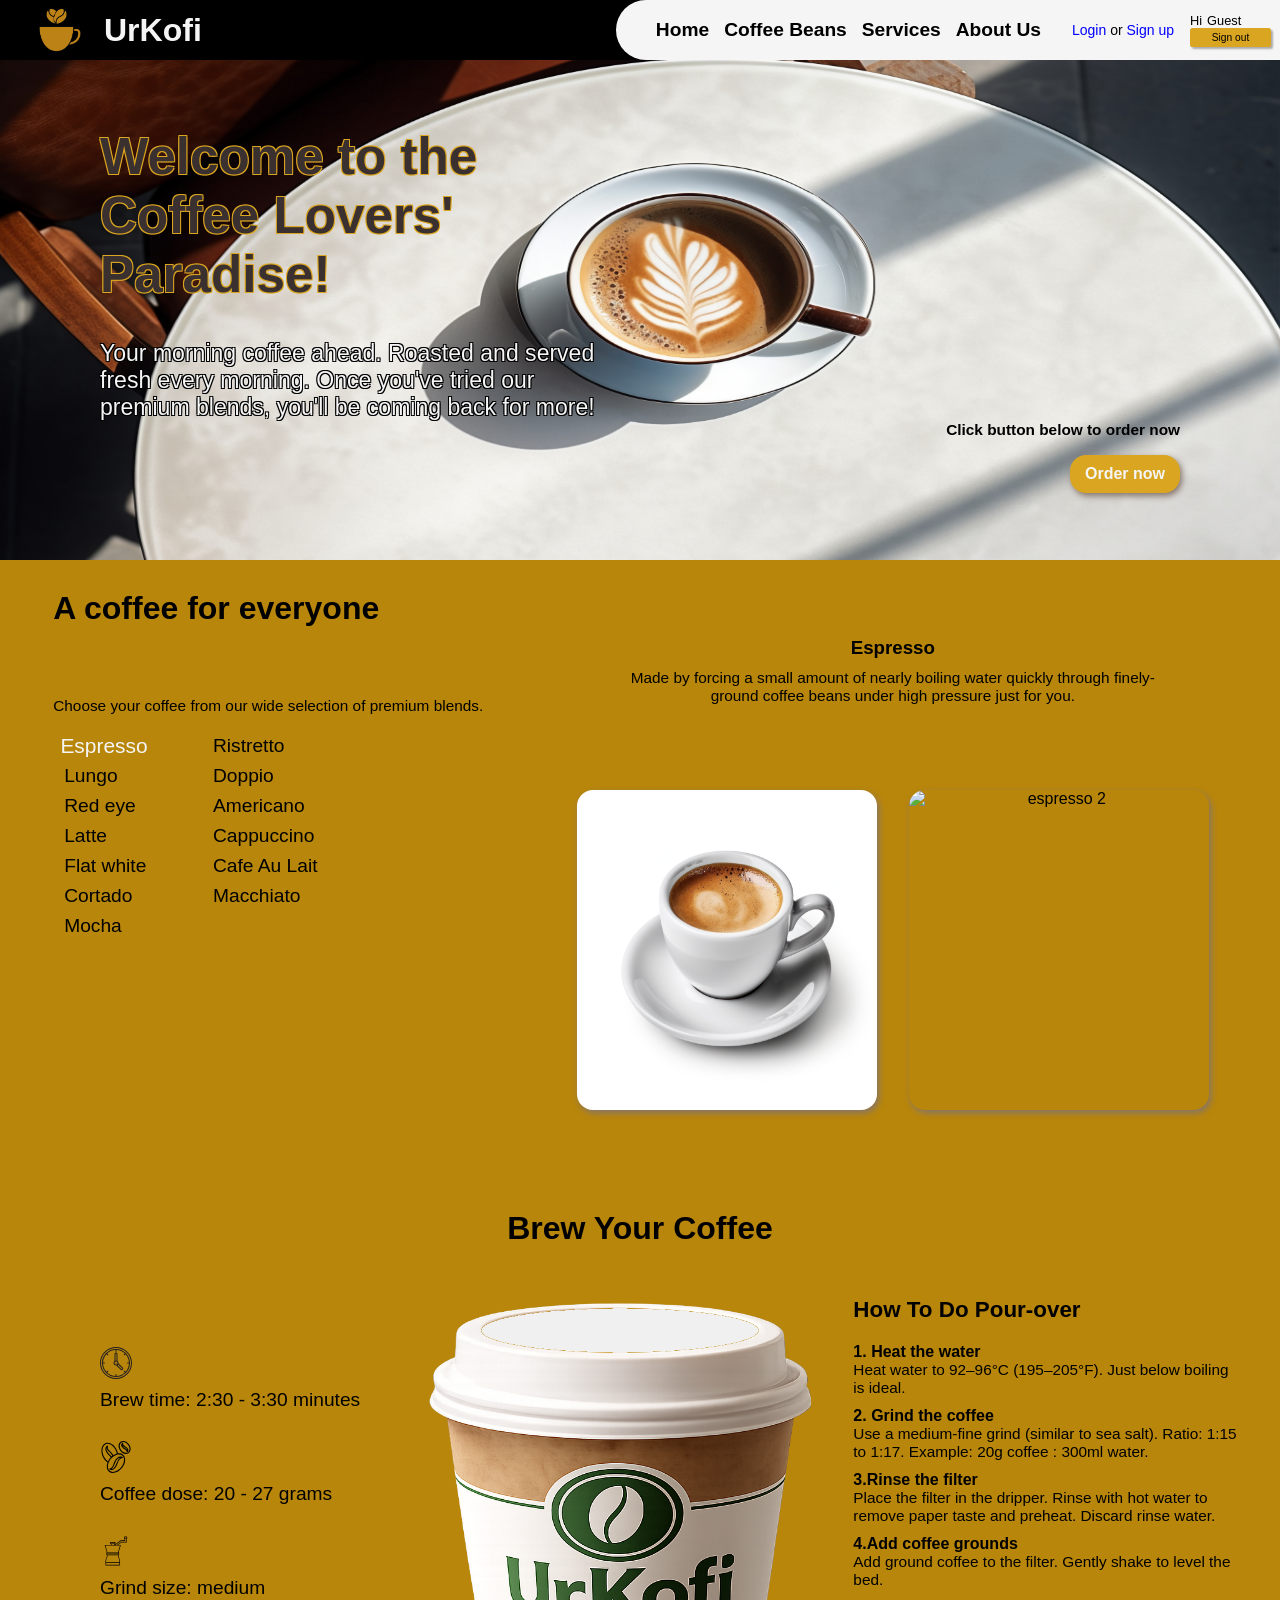
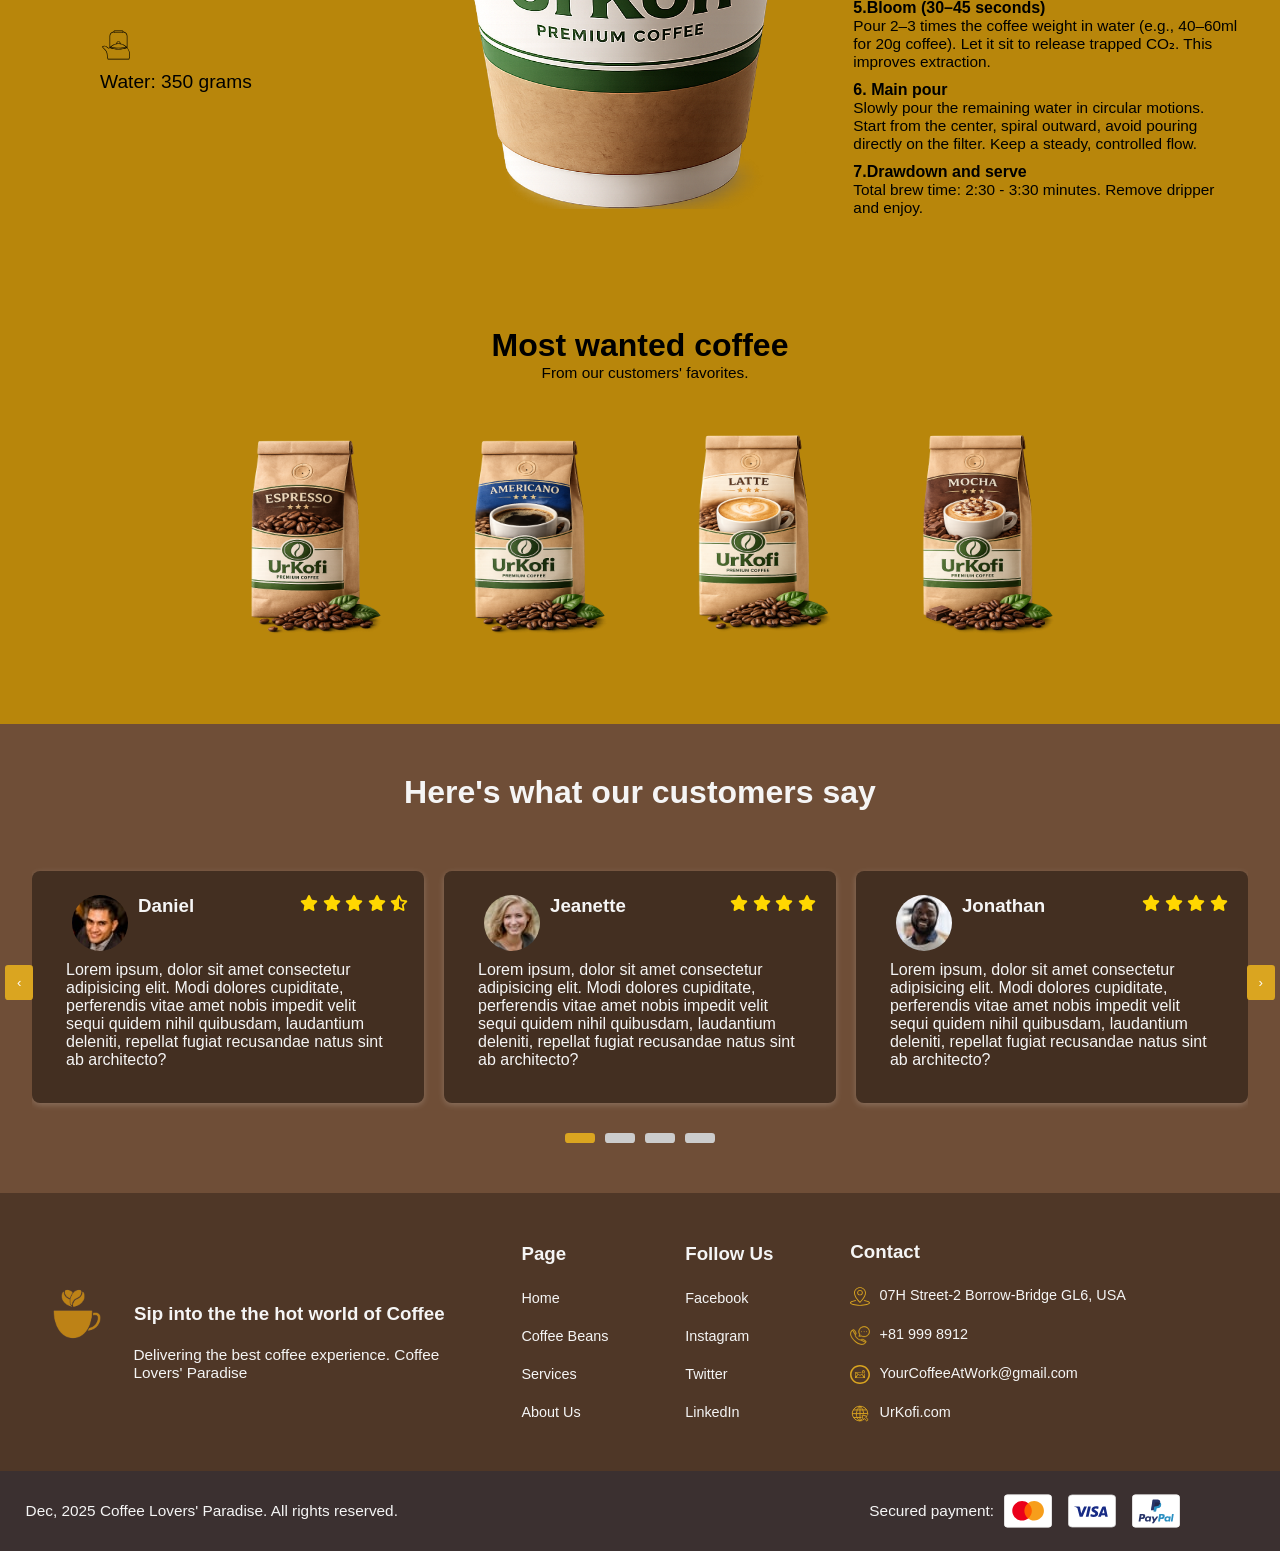
==== index.html @ 7fd1421f "separated the css, modified and fixed the navigation html" ====
<!doctype html>
<html lang="en">
  <head>
    <meta charset="UTF-8" />
    <meta name="viewport" content="width=device-width, initial-scale=1.0" />
    <link rel="stylesheet" href="style/style.css" />
    <link rel="stylesheet" href="style/index.css" />
    <link
      rel="stylesheet"
      href="https://cdnjs.cloudflare.com/ajax/libs/font-awesome/6.5.0/css/all.min.css"
    />

    <title>Home</title>
  </head>
  <body>
    <div class="header-nav-container">
      <header>
        <img
          src="images/index/logo/coffee-cup.png"
          alt="webpage-logo"
          loading="lazy"
        />
        <h1 class="web-name">UrKofi</h1>
      </header>
      <nav class="webpage-navigation">
        <ul id="navigation-menu">
          <li><a href="#" class="nav-links">Home</a></li>
          <li><a href="coffeeBeans.html" class="nav-links">Coffee Beans</a></li>
          <li><a href="service.html" class="nav-links">Services</a></li>
          <li><a href="aboutus.html" class="nav-links">About Us</a></li>
          <li>
            <p>
              <a class="to-login-html-button">Login</a> or
              <a href="signup.html" class="to-register-html-button">Sign up</a>
            </p>
          </li>
        </ul>
        <div class="user-container">
          <div>
            <span>Hi</span>
            <p class="logged-in-user">Guest</p>
          </div>
          <button type="button" class="logout-button">Sign out</button>
        </div>
      </nav>
    </div>
    <main>
      <section class="first-section-container">
        <div class="first-section-container-text">
          <h2>Welcome to the Coffee Lovers' Paradise!</h2>
          <p>
            Your morning coffee ahead. Roasted and served fresh every morning.
            Once you've tried our premium blends, you'll be coming back for
            more!
          </p>
        </div>
        <div class="first-section-container-link">
          <p>Click button below to order now</p>
          <a href="coffeeBeans.html#sale-products">Order now</a>
        </div>
      </section>

      <section class="second-section-container">
        <div class="second-section-container-text">
          <h2>A coffee for everyone</h2>
          <p>Choose your coffee from our wide selection of premium blends.</p>
          <ul class="coffee-selection">
            <li>
              <button
                type="button"
                data-target="espresso"
                class="coffee-selections currentSelected"
              >
                Espresso
              </button>
            </li>
            <li>
              <button
                type="button"
                data-target="ristretto"
                class="coffee-selections"
              >
                Ristretto
              </button>
            </li>
            <li>
              <button
                type="button"
                data-target="lungo"
                class="coffee-selections"
              >
                Lungo
              </button>
            </li>
            <li>
              <button
                type="button"
                data-target="doppio"
                class="coffee-selections"
              >
                Doppio
              </button>
            </li>
            <li>
              <button
                type="button"
                data-target="redeye"
                class="coffee-selections"
              >
                Red eye
              </button>
            </li>
            <li>
              <button
                type="button"
                data-target="americano"
                class="coffee-selections"
              >
                Americano
              </button>
            </li>
            <li>
              <button
                type="button"
                data-target="latte"
                class="coffee-selections"
              >
                Latte
              </button>
            </li>
            <li>
              <button
                type="button"
                data-target="cappuccino"
                class="coffee-selections"
              >
                Cappuccino
              </button>
            </li>
            <li>
              <button
                type="button"
                data-target="flatwhite"
                class="coffee-selections"
              >
                Flat white
              </button>
            </li>
            <li>
              <button
                type="button"
                data-target="cafeaulait"
                class="coffee-selections"
              >
                Cafe Au Lait
              </button>
            </li>
            <li>
              <button
                type="button"
                data-target="cortado"
                class="coffee-selections"
              >
                Cortado
              </button>
            </li>
            <li>
              <button
                type="button"
                data-target="macchiato"
                class="coffee-selections"
              >
                Macchiato
              </button>
            </li>
            <li>
              <button
                type="button"
                data-target="mocha"
                class="coffee-selections"
              >
                Mocha
              </button>
            </li>
          </ul>
        </div>
        <div
          class="coffee-selection-text selectedCoffee activeCoffee"
          id="espresso"
        >
          <h3>Espresso</h3>
          <p class="coffee-text">
            Made by forcing a small amount of nearly boiling water quickly
            through finely-ground coffee beans under high pressure just for you.
          </p>
          <div class="coffee-selection-text-images">
            <img
              class="coffee-images"
              src="./images/index/secondSection/espresso1.jpg"
              alt="espresso 1"
              loading="lazy"
            />
            <img
              class="coffee-images"
              src="./images/index/secondSection/espresso2.jpg"
              alt="espresso 2"
              loading="lazy"
            />
          </div>
        </div>

        <div class="coffee-selection-text" id="ristretto">
          <h3>Ristretto</h3>
          <p class="coffee-text">
            A short shot of espresso made with finely ground beans and less
            water made just for you. More concentrated than a regular espresso.
          </p>
          <div class="coffee-selection-text-images">
            <img
              class="coffee-images"
              src="./images/index/secondSection/ristretto1.jpg"
              alt="ristretto 1"
              loading="lazy"
            />
            <img
              class="coffee-images"
              src="./images/index/secondSection/ristretto2.jpg"
              alt="ristretto 2"
              loading="lazy"
            />
          </div>
        </div>

        <div class="coffee-selection-text" id="lungo">
          <h3>Lungo</h3>
          <p class="coffee-text">
            Lorem ipsum dolor sit amet consectetur adipisicing elit. Voluptate
            suscipit beatae hic eaque voluptatem enim perspiciatis optio
            blanditiis dolorum illo quos quisquam cum architecto porro, id rerum
            ab, accusamus repellendus? Lorem ipsum dolor sit amet consectetur
            adipisicing elit. Voluptate suscipit beatae hic eaque voluptatem
            enim perspiciatis optio blanditiis dolorum illo quos quisquam cum
            architecto porro, id rerum ab, accusamus repellendus?
          </p>
          <div class="coffee-selection-text-images">
            <img
              class="coffee-images"
              src="./images/index/secondSection/lungo1.jpg"
              alt="lungo 1"
              loading="lazy"
            />
            <img
              class="coffee-images"
              src="./images/index/secondSection/lungo2.jpg"
              alt="lungo 2"
              loading="lazy"
            />
          </div>
        </div>

        <div class="coffee-selection-text" id="doppio">
          <h3>Doppio</h3>
          <p class="coffee-text">
            Lorem ipsum dolor, sit amet consectetur adipisicing elit. Culpa
            consequatur incidunt assumenda id. Lorem ipsum dolor, sit amet
            consectetur adipisicing elit. Culpa consequatur incidunt assumenda
            id.Lorem ipsum dolor, sit amet consectetur adipisicing elit. Culpa
            consequatur incidunt assumenda id.Lorem ipsum dolor, sit amet
            consectetur adipisicing elit. Culpa consequatur incidunt assumenda
            id.
          </p>
          <div class="coffee-selection-text-images">
            <img
              class="coffee-images"
              src="./images/index/secondSection/doppio1.jpg"
              alt="doppio 1"
              loading="lazy"
            />
            <img
              class="coffee-images"
              src="./images/index/secondSection/doppio2.png"
              alt="doppio 2"
              loading="lazy"
            />
          </div>
        </div>

        <div class="coffee-selection-text" id="redeye">
          <h3>Red Eye</h3>
          <p>
            Lorem ipsum dolor, sit amet consectetur adipisicing elit. Culpa
            consequatur incidunt assumenda id.
          </p>
          <div class="coffee-selection-text-images">
            <img
              class="coffee-images"
              src="./images/index/secondSection/redeye1.jpg"
              alt="red eye 1"
              loading="lazy"
            />
            <img
              class="coffee-images"
              src="./images/index/secondSection/redeye2.jpg"
              alt="red eye 2"
              loading="lazy"
            />
          </div>
        </div>

        <div class="coffee-selection-text" id="americano">
          <h3>Americano</h3>
          <p>
            Lorem ipsum dolor, sit amet consectetur adipisicing elit. Culpa
            consequatur incidunt assumenda id.
          </p>
          <div class="coffee-selection-text-images">
            <img
              class="coffee-images"
              src="./images/index/secondSection/americano1.jpg"
              alt="americano 1"
              loading="lazy"
            />
            <img
              class="coffee-images"
              src="./images/index/secondSection/americano2.jpg"
              alt="americano 2"
              loading="lazy"
            />
          </div>
        </div>

        <div class="coffee-selection-text" id="latte">
          <h3>Latte</h3>
          <p>
            Lorem ipsum dolor, sit amet consectetur adipisicing elit. Culpa
            consequatur incidunt assumenda id.
          </p>
          <div class="coffee-selection-text-images">
            <img
              class="coffee-images"
              src="./images/index/secondSection/latte1.jpg"
              alt="latte 1"
              loading="lazy"
            />
            <img
              class="coffee-images"
              src="./images/index/secondSection/latte2.jpg"
              alt="latte 2"
              loading="lazy"
            />
          </div>
        </div>

        <div class="coffee-selection-text" id="cappuccino">
          <h3>Cappuccino</h3>
          <p>
            Lorem ipsum dolor, sit amet consectetur adipisicing elit. Culpa
            consequatur incidunt assumenda id.
          </p>
          <div class="coffee-selection-text-images">
            <img
              class="coffee-images"
              src="./images/index/secondSection/cappuccino1.jpg"
              alt="cappuccino 1"
              loading="lazy"
            />
            <img
              class="coffee-images"
              src="./images/index/secondSection/cappuccino2.jpeg"
              alt="cappuccino 2"
              loading="lazy"
            />
          </div>
        </div>

        <div class="coffee-selection-text" id="flatwhite">
          <h3>Flat White</h3>
          <p>
            Lorem ipsum dolor, sit amet consectetur adipisicing elit. Culpa
            consequatur incidunt assumenda id.
          </p>
          <div class="coffee-selection-text-images">
            <img
              class="coffee-images"
              src="./images/index/secondSection/flatwhite1.jpg"
              alt="flat white 1"
              loading="lazy"
            />
            <img
              class="coffee-images"
              src="./images/index/secondSection/flatwhite2.jpg"
              alt="flat white 2"
              loading="lazy"
            />
          </div>
        </div>

        <div class="coffee-selection-text" id="cafeaulait">
          <h3>Cafe Au Lait</h3>
          <p>
            Lorem ipsum dolor, sit amet consectetur adipisicing elit. Culpa
            consequatur incidunt assumenda id.
          </p>
          <div class="coffee-selection-text-images">
            <img
              class="coffee-images"
              src="./images/index/secondSection/cafeaulait1.jpg"
              alt="cafe au lait 1"
              loading="lazy"
            />
            <img
              class="coffee-images"
              src="./images/index/secondSection/cafeaulait2.jpg"
              alt="cafe au lait 2"
              loading="lazy"
            />
          </div>
        </div>

        <div class="coffee-selection-text" id="cortado">
          <h3>Cortado</h3>
          <p>
            Lorem ipsum dolor, sit amet consectetur adipisicing elit. Culpa
            consequatur incidunt assumenda id.
          </p>
          <div class="coffee-selection-text-images">
            <img
              class="coffee-images"
              src="./images/index/secondSection/cortado1.jpg"
              alt="cortado 1"
              loading="lazy"
            />
            <img
              class="coffee-images"
              src="./images/index/secondSection/cortado2.jpg"
              alt="cortado 2"
              loading="lazy"
            />
          </div>
        </div>

        <div class="coffee-selection-text" id="macchiato">
          <h3>Macchiato</h3>
          <p>
            Lorem ipsum dolor, sit amet consectetur adipisicing elit. Culpa
            consequatur incidunt assumenda id.
          </p>
          <div class="coffee-selection-text-images">
            <img
              class="coffee-images"
              src="./images/index/secondSection/machiato1.jpg"
              alt="macchiato 1"
              loading="lazy"
            />
            <img
              class="coffee-images"
              src="./images/index/secondSection/machiato2.jpg"
              alt="macchiato 2"
              loading="lazy"
            />
          </div>
        </div>

        <div class="coffee-selection-text" id="mocha">
          <h3>Mocha</h3>
          <p>
            Lorem ipsum dolor, sit amet consectetur adipisicing elit. Culpa
            consequatur incidunt assumenda id. Lorem ipsum dolor, sit amet
            consectetur adipisicing elit. Culpa consequatur incidunt assumenda
            id. Lorem ipsum dolor, sit amet consectetur adipisicing elit. Culpa
            consequatur incidunt assumenda id. Lorem ipsum dolor, sit amet
            consectetur adipisicing elit. Culpa consequatur incidunt assumenda
            id. Lorem ipsum dolor, sit amet consectetur adipisicing elit. Culpa
            consequatur incidunt assumenda id. Lorem ipsum dolor, sit amet
            consectetur adipisicing elit. Culpa consequatur incidunt assumenda
            id. Lorem ipsum dolor, sit amet consectetur adipisicing elit. Culpa
            consequatur incidunt assumenda id.
          </p>
          <div class="coffee-selection-text-images" id="mocha-images">
            <img
              class="coffee-images"
              src="./images/index/secondSection/mocha1.jpg"
              alt="mocha 1"
              loading="lazy"
            />
            <img
              class="coffee-images"
              src="./images/index/secondSection/mocha2.jpeg"
              alt="mocha 2"
              loading="lazy"
            />
          </div>
        </div>
      </section>
      <div class="mobile-slider-dots"></div>
      <section class="third-section-container">
        <h2>Brew Your Coffee</h2>
        <div class="third-sub-container">
          <div class="third-process-container">
            <img
              src="./images/index/thirdSection/clock-svgrepo-com.svg"
              alt="clock image"
              loading="lazy"
            />
            <p>Brew time: 2:30 - 3:30 minutes</p>
            <img
              src="./images/index/thirdSection/coffee-beans-svgrepo-com.svg"
              alt="beans image"
              loading="lazy"
            />
            <p>Coffee dose: 20 - 27 grams</p>
            <img
              src="./images/index/thirdSection/coffee-grinder-grinder-machine-svgrepo-com.svg"
              alt="coffee grinder image"
              loading="lazy"
            />
            <p>Grind size: medium</p>
            <img
              src="./images/index/thirdSection/kettle-pot-drink-svgrepo-com.svg"
              alt="kettle image"
              loading="lazy"
            />
            <p>Water: 350 grams</p>
          </div>
          <div class="third-section-center-image">
            <img
              src="./images/index/thirdSection/urkofi.png"
              alt="coffee cup"
              loading="lazy"
            />
          </div>
          <div class="third-method-container">
            <h3>How To Do Pour-over</h3>
            <ul>
              <li>
                <h4>1. Heat the water</h4>
                <p>
                  Heat water to 92–96°C (195–205°F). Just below boiling is
                  ideal.
                </p>
              </li>
              <li>
                <h4>2. Grind the coffee</h4>
                <p>
                  Use a medium-fine grind (similar to sea salt). Ratio: 1:15 to
                  1:17. Example: 20g coffee : 300ml water.
                </p>
              </li>
              <li>
                <h4>3.Rinse the filter</h4>
                <p>
                  Place the filter in the dripper. Rinse with hot water to
                  remove paper taste and preheat. Discard rinse water.
                </p>
              </li>
              <li>
                <h4>4.Add coffee grounds</h4>
                <p>
                  Add ground coffee to the filter. Gently shake to level the
                  bed.
                </p>
              </li>
              <li>
                <h4>5.Bloom (30–45 seconds)</h4>
                <p>
                  Pour 2–3 times the coffee weight in water (e.g., 40–60ml for
                  20g coffee). Let it sit to release trapped CO₂. This improves
                  extraction.
                </p>
              </li>
              <li>
                <h4>6. Main pour</h4>
                <p>
                  Slowly pour the remaining water in circular motions. Start
                  from the center, spiral outward, avoid pouring directly on the
                  filter. Keep a steady, controlled flow.
                </p>
              </li>
              <li>
                <h4>7.Drawdown and serve</h4>
                <p>
                  Total brew time: 2:30 - 3:30 minutes. Remove dripper and
                  enjoy.
                </p>
              </li>
              <li></li>
            </ul>
          </div>
        </div>
      </section>
      <section class="fourth-section-container">
        <div class="fourth-coffee-selection-text">
          <h2>Most wanted coffee</h2>
          <p>From our customers' favorites.</p>
        </div>
        <div class="fourth-coffee-selection-text-images-container">
          <img
            class="fourth-coffee-selection-text-images"
            src="./images/index/fourthSection/espresso.png"
            alt="espresso"
          />
          <img
            class="fourth-coffee-selection-text-images"
            src="./images/index/fourthSection/americano.png"
            alt="americano"
          />
          <img
            class="fourth-coffee-selection-text-images"
            src="./images/index/fourthSection/latte.png"
            alt="latte"
          />
          <img
            class="fourth-coffee-selection-text-images"
            src="./images/index/fourthSection/mocha.png"
            alt="mocha"
          />
        </div>
      </section>

      <section class="fifth-section-container">
        <h2>Here's what our customers say</h2>
        <button type="button" class="prev">‹</button>
        <div class="carousel-viewport">
          <ul class="customer-testimony-container">
            <li class="customer-testimony">
              <img
                src="./images/index/fifthSection/image-daniel.jpg"
                alt="customer-profile"
                loading="lazy"
              />
              <h3>Daniel</h3>
              <div class="stars">
                <i class="fa fa-star"></i>
                <i class="fa fa-star"></i>
                <i class="fa fa-star"></i>
                <i class="fa fa-star"></i>
                <i class="fa fa-star-half-alt"></i>
              </div>
              <blockquote>
                Lorem ipsum, dolor sit amet consectetur adipisicing elit. Modi
                dolores cupiditate, perferendis vitae amet nobis impedit velit
                sequi quidem nihil quibusdam, laudantium deleniti, repellat
                fugiat recusandae natus sint ab architecto?
              </blockquote>
            </li>
            <li class="customer-testimony">
              <img
                src="./images/index/fifthSection/image-jeanette.jpg"
                alt="customer-profile"
                loading="lazy"
              />
              <h3>Jeanette</h3>
              <div class="stars">
                <i class="fa fa-star"></i>
                <i class="fa fa-star"></i>
                <i class="fa fa-star"></i>
                <i class="fa fa-star"></i>
                <i class="fa fa-star-o"></i>
              </div>
              <blockquote>
                Lorem ipsum, dolor sit amet consectetur adipisicing elit. Modi
                dolores cupiditate, perferendis vitae amet nobis impedit velit
                sequi quidem nihil quibusdam, laudantium deleniti, repellat
                fugiat recusandae natus sint ab architecto?
              </blockquote>
            </li>
            <li class="customer-testimony">
              <img
                src="./images/index/fifthSection/image-jonathan.jpg"
                alt="customer-profile"
                loading="lazy"
              />
              <h3>Jonathan</h3>
              <div class="stars">
                <i class="fa fa-star"></i>
                <i class="fa fa-star"></i>
                <i class="fa fa-star"></i>
                <i class="fa fa-star"></i>
                <i class="fa fa-star-o"></i>
              </div>
              <blockquote>
                Lorem ipsum, dolor sit amet consectetur adipisicing elit. Modi
                dolores cupiditate, perferendis vitae amet nobis impedit velit
                sequi quidem nihil quibusdam, laudantium deleniti, repellat
                fugiat recusandae natus sint ab architecto?
              </blockquote>
            </li>
            <li class="customer-testimony">
              <img
                src="./images/index/fifthSection/image-kira.jpg"
                alt="customer-profile"
                loading="lazy"
              />
              <h3>Kira</h3>
              <div class="stars">
                <i class="fa fa-star"></i>
                <i class="fa fa-star"></i>
                <i class="fa fa-star"></i>
                <i class="fa fa-star"></i>
                <i class="fa fa-star-o"></i>
              </div>
              <blockquote>
                Lorem ipsum, dolor sit amet consectetur adipisicing elit. Modi
                dolores cupiditate, perferendis vitae amet nobis impedit velit
                sequi quidem nihil quibusdam, laudantium deleniti, repellat
                fugiat recusandae natus sint ab architecto?
              </blockquote>
            </li>
            <li class="customer-testimony">
              <img
                src="./images/index/fifthSection/image-patrick.jpg"
                alt="customer-profile"
                loading="lazy"
              />
              <h3>Patrick</h3>
              <div class="stars">
                <i class="fa fa-star"></i>
                <i class="fa fa-star"></i>
                <i class="fa fa-star"></i>
                <i class="fa fa-star"></i>
                <i class="fa fa-star-o"></i>
              </div>
              <blockquote>
                Lorem ipsum, dolor sit amet consectetur adipisicing elit. Modi
                dolores cupiditate, perferendis vitae amet nobis impedit velit
                sequi quidem nihil quibusdam, laudantium deleniti, repellat
                fugiat recusandae natus sint ab architecto?
              </blockquote>
            </li>
            <li class="customer-testimony">
              <img
                src="./images/index/fifthSection/image-jeanette.jpg"
                alt="customer-profile"
                loading="lazy"
              />
              <h3>Jessie</h3>
              <div class="stars">
                <i class="fa fa-star"></i>
                <i class="fa fa-star"></i>
                <i class="fa fa-star"></i>
                <i class="fa fa-star"></i>
                <i class="fa fa-star-o"></i>
              </div>
              <blockquote>
                Lorem ipsum, dolor sit amet consectetur adipisicing elit. Modi
                dolores cupiditate, perferendis vitae amet nobis impedit velit
                sequi quidem nihil quibusdam, laudantium deleniti, repellat
                fugiat recusandae natus sint ab architecto?
              </blockquote>
            </li>
          </ul>
          <div class="slider-dots"></div>
        </div>
        <button type="button" class="next">›</button>
      </section>
    </main>

    <footer>
      <div class="footer-first-container">
        <div class="footer-logo-container">
          <div class="footer-logo-container-sub">
            <img
              class="footer-logo"
              src="./images/index/logo/coffee-cup.png"
              alt="webpage-logo"
              loading="lazy"
            />
            <h3>Sip into the the hot world of Coffee</h3>
          </div>
          <p class="footer-logo-text">
            Delivering the best coffee experience. Coffee Lovers' Paradise
          </p>
        </div>
        <div class="footer-page-links">
          <h3 class="footer-links-title">Page</h3>
          <ul class="footer-nav">
            <li><a href="#">Home</a></li>
            <li><a href="coffeeBeans.html">Coffee Beans</a></li>
            <li><a href="service.html">Services</a></li>
            <li><a href="aboutus.html">About Us</a></li>
          </ul>
        </div>
        <div class="footer-page-links">
          <h3 class="footer-links-title">Follow Us</h3>
          <ul>
            <li><a href="https://www.facebook.com">Facebook</a></li>
            <li><a href="https://www.instagram.com">Instagram</a></li>
            <li><a href="https://www.twitter.com">Twitter</a></li>
            <li><a href="https://www.linkedin.com">LinkedIn</a></li>
          </ul>
        </div>
        <div class="footer-page-links">
          <h3 class="footer-links-title">Contact</h3>
          <ul>
            <li class="footer-contact-items">
              <img
                class="footer-contact-images"
                src="./images/index/footer/address-svgrepo-com.svg"
                alt="address-logo"
                loading="lazy"
              />
              <p>07H Street-2 Borrow-Bridge GL6, USA</p>
            </li>
            <li class="footer-contact-items">
              <img
                class="footer-contact-images"
                src="./images/index/footer/contact-phone-talking-svgrepo-com.svg"
                alt="phone-logo"
                loading="lazy"
              />
              <p>+81 999 8912</p>
            </li>
            <li class="footer-contact-items">
              <img
                class="footer-contact-images"
                src="./images/index/footer/email-add-svgrepo-com.svg"
                alt="email-logo"
                loading="lazy"
              />
              <p>YourCoffeeAtWork@gmail.com</p>
            </li>
            <li class="footer-contact-items">
              <img
                class="footer-contact-images"
                src="./images/index/footer/website-click-svgrepo-com.svg"
                alt="website-logo"
                loading="lazy"
              />
              <p>UrKofi.com</p>
            </li>
          </ul>
        </div>
      </div>
      <div class="footer-second-container">
        <p class="footer-reserved">
          Dec, 2025 Coffee Lovers' Paradise. All rights reserved.
        </p>
        <p class="payment-methods">Secured payment:</p>
        <div class="footer-second-container-images">
          <img
            class="payment-cards"
            src="./images/index/footer/mastercard-svgrepo-com.svg"
            alt="master-card-logo"
            loading="lazy"
          />
          <img
            class="payment-cards"
            src="./images/index/footer/visa-4-logo-svgrepo-com.svg"
            alt="visa-card-logo"
            loading="lazy"
          />
          <img
            class="payment-cards"
            src="./images/index/footer/paypal-svgrepo-com.svg"
            alt="paypal-logo"
            loading="lazy"
          />
        </div>
      </div>
    </footer>

    <!--<nav id="mobile-nav">
      <div class="mobile-icons">
        <img
          id="mobile-home-button"
          src="./images/mobileLogo/home/home.svg"
          alt="mobile home button"
        />
        <p>Home</p>
      </div>
      <div class="mobile-icons">
        <img
          id="mobile-beans-button"
          src="images/mobileLogo/order/cart-check-svgrepo-com.svg"
          alt="beans store"
        />
        <p>Store</p>
      </div>
      <div class="mobile-icons">
        <img
          id="mobile-reserve-button"
          src="images/mobileLogo/seat/seat-kitchen-svgrepo-com.svg"
          alt="reservation"
        />
        <p>Reservation</p>
      </div>
      <div class="mobile-icons">
        <img
          id="mobile-user-button"
          src="images/mobileLogo/user/user-icon-svgrepo-com.svg"
          alt="user"
        />
        <p>User</p>
      </div>
      <div>
        <div id="burger" class="mobile-icons">
          <img src="images/mobileLogo/burger/icon-hamburger.svg" alt="" />
        </div>
        <div id="burger-close">
          <img src="images/mobileLogo/burger/icon-close.svg" alt="" />
        </div>
      </div>
    </nav>-->
    <script src="js/hashPassword.js"></script>
    <script src="js/login.js" defer></script>
    <script src="js/signup.js" defer></script>
    <script src="js/home.js" defer></script>
    <script src="js/mobileNav.js" defer></script>
  </body>
</html>
---- style/style.css ----
.first-section-container{
    background-image: url('../images/index/firstSection/delicious-coffee-cup-indoors.jpg');
    background-size: 100% clamp(200px, 600px, 800px);
    background-position: center;
    background-repeat: no-repeat;
    height: clamp(200px, 500px, 600px);
    display: flex;
    flex-direction: column;
    justify-content: center;
}
.first-section-container-text,
.first-section-container-link{
    display: flex;
    flex-direction: column;
    gap: 1em;
}
.first-section-container-text> h2,
.first-section-container-text> p,
.first-section-container-text> a{
    margin: 0 0 0 100px;
    color: #3B3030;
}
.first-section-container-text> h2{
    width: clamp(40%, 2vw, 90%);
    font-size: clamp(1.5rem, 4vw, 4rem);
     text-shadow:
    -1px -1px 0 goldenrod,
     1px -1px 0 goldenrod,
    -1px  1px 0 goldenrod,
     1px  1px 0 goldenrod;
}
.first-section-container-text> p{
    margin-top: 20px;
    color: whitesmoke;
    width: 40%;
    font-size: clamp(1.3rem, 1.8vw, 2rem);
    text-shadow:
    -1px -1px 0 #000,
     1px -1px 0 #000,
    -1px  1px 0 #000,
     1px  1px 0 #000;
}
.first-section-container-link p{
    color: black;
    margin: 0 100px 0 auto;
    font-weight: bolder;
}
.first-section-container-link a{
    color: whitesmoke;
    margin: 0 100px 0 auto;
}
.first-section-container-link a{
    padding: 10px 15px;
    background-color: goldenrod;
    text-decoration: none;
    font-weight: bolder;
    border-radius: 1em;
    box-shadow: 2px 3px 6px #85746b;
}
.first-section-container-link a:hover{
    color: goldenrod;
    background-color: black;
    background-color: rgba(0,0,0, 0.8);
    transition: 0.3s;
}
.second-section-container{
    width: 100%;
    display: flex;
    justify-content: center;
    gap: clamp(0em, 2vw, 2em);
    padding-bottom: 50px;
    height: 600px;
}
.second-section-container-text{
    display: flex;
    flex-direction: column;
    gap: 1em;
  
}
.second-section-container-text > h2{
    margin-top: 30px;
}
.second-section-container-text > p{
    margin-top: 3.5em;
}
.second-section-container-text > h2,
.second-section-container-text > p,
.second-section-container-text > ul{
    margin-left: 50px;
}
.coffee-selection{
    margin-top: 0;
    margin-bottom: 0;
    padding: 0;
    display: grid;
    grid-template-columns: auto auto;
    flex-wrap: wrap;
    width: clamp(100px, 25vw, 350px);
}
.coffee-selection > li{
    padding: 3px 5px;
}
.coffee-selection > li > button{
    font-size: clamp(0.9rem, 1.5vw, 1.2rem);
    color: black;   
    border: none;
    background-color: transparent;
}
.coffee-selection > li >button:hover{
    cursor: pointer;
    color: whitesmoke;
    transition: 0.3s;
}
.coffee-selection > li > button.currentSelected{
    transform: scale(1.09);
    color: whitesmoke;
}
.coffee-selection-text{
    display: none;
    flex-direction: column;
    align-items: center;
    text-align: center;
    flex-wrap: wrap;
    width: 60%;
    margin-top: 30px;
}
.coffee-selection-text.selectedCoffee{
    display: flex;
}
.coffee-selection-text h3{
    margin-top: 2.5em;
}
.coffee-selection-text p{
    margin: 10px clamp(5px, 2vw, 40px) 0 clamp(5px, 2vw, 40px);
    width: 70%;
    height: 80px;
    max-height: 110px;
}
.coffee-selection-text-images{
    display: flex;
    justify-content: center;
    gap: 2em;
    margin-top: auto;
}
.coffee-selection-text-images img{
    width: clamp(100px, 25vw, 300px);
    height: clamp(200px, 25vw, 400px);
    border-radius: 1em;
    box-shadow: 2px 3px 6px #85746b;
    
}
.coffee-images{
    transition: height 0.3s ease;
}
.third-section-container{
    display: flex;
    flex-direction: column;
    padding: 50px 0;
    justify-content: center;
    justify-items: center;
}
.third-section-container> h2{
   margin: 0 auto;
   padding-bottom: 50px;
    width: fit-content;
}
.third-sub-container{
    display: flex;
    justify-content: center;
}
.third-sub-container> div{
    flex: 30%;
}
.third-process-container{
    display: flex;
    flex-direction: column;
}
.third-process-container> img{
    margin-left: 100px;
}
.third-process-container> img:first-child{
    margin-top: 50px;
}
.third-process-container> :nth-child(2),
.third-process-container> :nth-child(4),
.third-process-container> :nth-child(6),
.third-process-container> :nth-child(8){
    margin: 10px 0 30px 100px;
    font-size: clamp(0.9rem, 1.5vw, 1.2rem);
}
.third-process-container> img{
    width: clamp(2em, 1vw, 4em);
    
}
.third-section-center-image> img{
    width: clamp(150px, 30vw, 600px);
    height: clamp(200px, 40vw, 700px);
}
.third-method-container{
    display: flex;
    flex-direction: column;
}
.third-method-container> h3{
    font-size: clamp(1.4rem, 1.5vw, 1.8rem);
    margin-bottom: 20px;
}
.third-method-container> ul{
    margin: 0;
    padding: 0;
    width: 90%;
}
.third-method-container> ul> li{
    margin-bottom: 10px;
}
.third-method-container> ul> li> h4{
    margin: 0;
}
.fourth-section-container{
    width: 100%;
    display: flex;
    flex-direction: column;
    justify-content: center;
    gap: clamp(0em, 2vw, 2em);
    padding: 50px 0;
}
.fourth-coffee-selection-text{
    display: flex;
    flex-direction: column;
    width: fit-content;
    margin: 0 auto;
}
.fourth-coffee-selection-text> p{
    margin-left: 50px;
}
.fourth-coffee-selection-text-images{
    display: flex;
    justify-content: center;
    gap: 2em;
}
.fourth-coffee-selection-text-images-container{
    display: flex;
    justify-content: center;
    gap: 2em;
    padding-bottom: 10px;
}
.fourth-coffee-selection-text-images{
    width: clamp(150px, 15vw, 200px);
    height: clamp(200px, 20vw, 300px);
}

.fifth-section-container{
    width: 100%;
    display: flex;
    flex-direction: column;
    justify-content: center;
    background-color: #6F4E37;
    padding: 50px 0;
    position: relative;
    overflow: hidden;
}
.fifth-section-container> h2{
     width: fit-content;
     margin: 0 auto;
     color: whitesmoke;
     padding-bottom: 50px;
}
.carousel-viewport {
    width: 95%;
    margin: 0 auto;
    overflow: hidden;
}
.customer-testimony-container{
    margin: 0 auto;
    display: flex;
    padding: 10px 0;
    justify-content: flex-start;
    transition: transform 0.5s ease-in-out;
    gap: 20px;
}
.customer-testimony{
    display: flex;
    flex: 0 0 calc((100% - 40px) / 3);
    flex-wrap: wrap;
    background-color: rgb(0, 0, 0);
    background-color: rgba(0, 0, 0, 0.4);
    color: whitesmoke;
    padding: 1.5em 1em;
    border-radius: 0.5em;
    box-shadow: 0 2px 6px rgba(255, 255, 255, 0.2);
}
.customer-testimony> img{
    border-radius: 50%;
    margin: 0 0 0 1.5em;
}
.customer-testimony> h3{
    width: fit-content;
    margin: 0 0 0 10px;
}
.stars{
    width: fit-content;
    color: gold;
    margin: 0 0 0 auto;
}
blockquote{
    margin: 0 auto;
    padding: 10px 0;
    width: 90%;
}
.prev,
.next {
    position: absolute;
    top: 50%;
    transform: translateY(20%);
    background: goldenrod;
    color: white;
    border: none;
    padding: 10px 12px;
    cursor: pointer;
    z-index: 1;
    border-radius: 0.25em;
}
.prev { 
    left: 5px;
}
.next { 
    right: 5px; 
}
.slider-dots {
  display: flex;
  justify-content: center;
  gap: 10px;
  margin-top: 20px;
}
.slider-dots button {
  width: 30px;
  height: 10px;
  border-radius: 0.25em;
  border: none;
  background-color: #ccc;
  cursor: pointer;
  padding: 0;
}
.slider-dots button.active {
  background-color: goldenrod; /* coffee color */
}

footer{
    display: flex;
    flex-direction: column;
    background-color: #4F3727;
}

.footer-first-container{
    display: flex;
    padding: 3em 0;
}
.footer-first-container > div{
    display: flex;
    flex-direction: column;
    justify-content: center;
    align-items: center;   
}
.footer-first-container > div > ul{
    margin: 0;
    padding: 0;
}
.footer-first-container > div > ul > li{
    padding: 0;
}
.footer-logo-container{
    display: flex;
}
.footer-logo-container-sub{
    width: 100%;
    display: flex;
    flex-direction: row;
    padding: 0;
    margin: 0;
}
.footer-logo{
    padding: 0;
    width: clamp(3rem, 4rem, 5rem);
    margin-left: 45px;
}
.footer-logo-container-sub > h3{
  margin: auto 0 auto 25px;
  color: whitesmoke;
}
.footer-logo-text{
    width: 100%;
    color: whitesmoke;
    width: 70%;
    margin-left: 30%;
}
.footer-page-links{
    display: flex;
    gap: 1.5em;
}
.footer-links-title{
    color: whitesmoke;
    align-self: baseline;
    margin: 0 0 0 0px;
}

.footer-page-links > ul{
    display: flex;
    flex-direction: column;
    align-content: center;
    gap: 20px;
    align-self: baseline;
}
.footer-page-links > ul > li{
   margin: 0 0 0 0;
   padding: 0;
}
.footer-page-links > ul > li > a{
    color: whitesmoke;
    font-size: clamp(0.9rem, 1vw, 1.4rem);
}
.footer-page-links > ul > li > a:hover{
    color: goldenrod;
    transition: 0.3s;
}
.footer-contact-items{
    display: flex;
    flex-wrap: wrap;
}
.footer-contact-items> p{
    font-size: clamp(0.9rem, 1vw, 1.4rem);
}
.footer-contact-images{
     width: clamp(1rem, 1.5vw, 2rem);
     height: clamp(1rem, 1.5vw, 2rem);
     margin-right: 10px;
}
.footer-contact-items p{
    color: whitesmoke;
}
.footer-first-container div:nth-child(2),
.footer-first-container div:nth-child(3){
    margin: 0 0 0 clamp(10px, 6vw, 150px);
}
.footer-first-container div:last-child{
    margin: 0 0 0 clamp(10px, 6vw, 150px);
    flex-wrap: wrap;
}

.footer-second-container{
    background-color: #3B3030;
    display: flex;
    align-items: center;
    padding: 1em 0;
}
.footer-reserved{
    margin-left: clamp(0px, 2vw, 50px);
}
.footer-second-container > p{
    color: whitesmoke;
}
.payment-methods{
    margin: 0 10px 0 auto;
}
.footer-second-container-images{
    margin-right: 100px;
    display: flex;
    gap: 1em;
}
.payment-cards{
    width: clamp(1rem, 3rem, 4rem);
}
@media only screen and (max-width: 540px){
    .first-section-container{
        height: clamp(200px, 250px, 300px); 
        background-size: cover;
        background-position: center;
        background-repeat: no-repeat;
    }
    .first-section-container-text> h2,
    .first-section-container-text> p,
    .first-section-container-text> a{
        margin: 0; 
    }
    .first-section-container-text> p{
        display: none; 
    }
    .first-section-container-text> h2{
        width: 70%; 
        margin: 0 0 0 1em; 
    }
    .first-section-container-text> p{
        margin-top: 0px; 
        font-size: clamp(1.2rem, 1.2vw, 1.5rem); 
    }
    .first-section-container-link p{
        display: none;   
    }
    .first-section-container-link a{
        width: fit-content;
        margin: 5em 0 0 1em;
    }
    .second-section-container{
        min-width: 100vw; 
        justify-content: start; 
        gap: unset;
        padding-bottom: 0;
        height: auto;
        overflow: hidden; 
    }
    .second-section-container-text{
        display: none; 
    }
    .coffee-selection-text{
        display: flex; 
        align-items: center;
        text-align: unset;
        min-width: 100%;
        margin-top: 0;
        transition: transform 0.4s ease;
    }
    .coffee-selection-text h3{
        margin: 1em 0 0 0; 
    }
    .coffee-selection-text p{
        margin: 1em 0 0 0; 
        width: 95%; 
        height: auto; 
        max-height: unset; 
    }
    .coffee-selection-text-images{
        gap: 1em; 
        margin-top: 1em; 
        padding: 0 1em 10px 1em;
    }
    .coffee-selection-text-images img{
        width: clamp(100px, 25vw, 300px); /**/
        height: clamp(100px, 25vw, 300px); /**/
    }
    .coffee-selection-text> div:nth-child(3){
        flex-direction: column;
    }
    .coffee-selection-text> div:nth-child(3)> img{
         width: clamp(250px, 25vw, 300px); 
        height: clamp(160px, 25vw, 300px); 
    }
    .second-section-container> div:nth-child(4){
        flex-direction: column; 
    }
    .second-section-container> div:nth-child(4)>div:nth-child(3)>img,
    .second-section-container> div:nth-child(5)>div:nth-child(3)>img{
         width: clamp(250px, 25vw, 300px); 
        height: clamp(130px, 20vw, 300px); 
    }
    #mocha-images{
        flex-direction: row;
    }
    #mocha-images>img{
        width: clamp(170px, 20vw, 300px); 
        height: clamp(170px, 20vw, 300px);  
    }
    .mobile-slider-dots{
        width: 100%;
        display: inline-block;
        text-align: center;
        margin: auto 0;
        border-bottom: 1px black solid;
    }
    .mobile-dot{
        display: inline-block;
        width: 20px;
        height: 10px;
        border-radius: 0.25em;
        margin: 0.2em;
        background: rgb(0, 0, 0);
        border: 1px black solid;
    }
    .mobile-dot.activeCoffee{
        background: goldenrod;
    }
    .third-section-container> h2{
       padding-bottom: 25px;
    }
    .third-sub-container{
        display: grid;
        grid-template-columns: 1fr 1fr;
        grid-template-rows: auto auto;
    }
    .third-sub-container> div{
        flex: unset; 
    }
    .third-process-container{
        grid-column-start: 1; 
        grid-column-end: 2; 
        grid-row-start: 1; 
        grid-row-end: 2; 
    }
    .third-process-container> img{
        margin: 0 0 0 2.5em; 
    }
    .third-process-container> img:first-child{
        margin-top: 0; 
    }
    .third-process-container> :nth-child(2),
    .third-process-container> :nth-child(4),
    .third-process-container> :nth-child(6),
    .third-process-container> :nth-child(8){
        margin: 0 0 1em 3em; 
    }
    .third-section-center-image{
        grid-column-start: 2; 
        grid-column-end: 3; 
        grid-row-start: 1; 
        grid-row-end: 2; 
    }
    .third-section-center-image> img{
        width: clamp(170px, 30vw, 600px);
        height: clamp(250px, 40vw, 700px);
        margin: auto; 
    }
    .third-method-container{
        grid-column-start: 1; 
        grid-column-end: 3; 
        grid-row-start: 2; 
        grid-row-end: 3; 
        margin: 0 1em; 
    }
    .third-method-container> ul{
        width: 100%;
    }
    .fourth-section-container{
        padding: 0;
    }
    .fourth-coffee-selection-text> h2{
        padding-top: 10px;
    }
    .fourth-coffee-selection-text> p{
        margin-left: 0; 
         margin: 0 auto; 
    }
    .fourth-coffee-selection-text-images-container{
        gap: 0; 
        display: grid;
        grid-template-columns: auto auto;
        grid-template-rows: auto auto;
    }
    .fourth-coffee-selection-text-images{
        width: clamp(150px, 13vw, 200px);
        height: clamp(200px, 20vw, 300px);
    }
    .fifth-section-container{
        padding: 20px 0 80px 0;
    }
    .fifth-section-container> h2{
         padding-bottom: 10px;
         text-align: center;
    }
    .customer-testimony{
        flex: 0 0 calc((100%) / 1); 
        transition: transform 0.4s ease;
    }
    .prev,
    .next {
        display: none; 
    }
    .slider-dots {
      margin-top: 0px;
    }
    .slider-dots> button {
      width: 10px;
      height: 10px;
      border-radius: 50%;
      border: none;
      background-color: #ccc;
      cursor: pointer;
      padding: 0;
    }
    footer{
        display: none;
    }
    /*These below are needed for 540*/
    .input-field-container{
        position: fixed;
        inset: 0;
        width: 100vw;
        height: 100vh;
        top: 0;
        left: 0;
        background-color: goldenrod;
        z-index: 99;
        transform: translateX(100%);
        opacity: 0;
        transition: transform 0.6s ease, opacity 0.6s ease;
        overflow-x: auto;
    }
    .logged-user-container{
        width: 100vw;
        height: 100vh;
        transform: translateX(100%);
        opacity: 0;
        transition: transform 0.6s ease, opacity 0.6s ease;
    }
    .activeInput {
        transform: translateX(0);
        opacity: 1;
    }
    .hideInputField{
        display: none;
    }
    .close-input-field,
    .close-signup-form{
        width: 50px;
        height: 50px;
        margin: 5px 0 0 5px;
        font-size: 2rem;
        font-weight: bolder;
        border: none;
        background-color: transparent;
    }
    #burger> img,
    #burger-close> img{
        width: 30px;
        height: 30px;
    }
}
@media (min-width: 541px) and (max-width: 768px){
    .first-section-container{
        background-size: 100% clamp(200px, 400px, 800px); 
        height: clamp(200px, 400px, 600px); 
    }
    .first-section-container-text,
    .first-section-container-link{
        gap: 0; 
    }
    .first-section-container-text> h2,
    .first-section-container-text> p,
    .first-section-container-text> a{
        margin: 0 0 0 30px; 
    }
    .first-section-container-text> h2{
        width: clamp(60%, 2vw, 90%); 
        margin-top: 30px; 
    }
    .first-section-container-text> p{
        margin-top: 140px; 
        width: 80%; 
    }
    .first-section-container-link p{
        margin: 0 30px 0 auto; 
    }
    .first-section-container-link a{
        margin: 0 30px 0 auto; 
    }

    .second-section-container{
        height: auto; 
        padding: 30px 0; 
    }
    .second-section-container-text{
        width: 40%; 
    }
    .second-section-container-text > h2{
        margin-top: 0; 
    }
    .second-section-container-text > p{
        margin-top: 0; 
    }
    .second-section-container-text > h2,
    .second-section-container-text > p,
    .second-section-container-text > ul{
        margin-left: 20px; 
    }
    .coffee-selection{
        width: 100%; 
    }
    .coffee-selection > li > button{
        text-align: left; 
    }
    .coffee-selection-text{
        margin-top: 0; 
    }
    .coffee-selection-text p{
        width: 90%; 
        height: auto; 
        max-height: unset; 
        padding-bottom: 20px; 
    }
    .third-section-container{
        padding: 30px 0; 
    }
    .third-section-container> h2{
       margin: 0 0 0 20px; 
       padding-bottom: 30px; 
    }
    .third-sub-container{
        display: grid; 
        grid-template-columns: 1fr 1fr 1fr; 
        grid-template-rows:  auto auto; 
    }
    .third-sub-container> div{
        flex: unset; 
    }
    .third-process-container{
        grid-column-start: 1;
        grid-column-end: 2;
        grid-row-start: 1;
        grid-row-end: 2;
        display: grid;
        grid-template-columns: auto auto;
        width: 100%;
        gap: 10px;
    }
    .third-process-container> img{
        margin-left: 30px; 
    }
    .third-process-container> img:first-child{
        margin-top: 0px; 
    }
    .third-process-container> :nth-child(2),
    .third-process-container> :nth-child(4),
    .third-process-container> :nth-child(6),
    .third-process-container> :nth-child(8){
        margin: auto 0; 
    }
    .third-section-center-image{
        grid-column-start: 1;
        grid-column-end: 2;
        grid-row-start: 2;
        grid-row-end: 3;
    }
    .third-section-center-image> img{
        margin-left: 30px; 
    }
    .third-method-container{
        grid-column-start: 2;
        grid-column-end: 4;
        grid-row-start: 1;
        grid-row-end: 3;
        display: flex;
        flex-direction: column;
        margin-left: 30px;
    }
    .third-method-container> ul{
        width: 95%;
    }
    .fourth-section-container{
        padding: 30px 0;
    }
    .fourth-coffee-selection-text{
        margin: 0; 
    }
    .fourth-coffee-selection-text> h2{
        margin-left: 20px;
    }
    .fourth-coffee-selection-text> p{
        margin-left: 20px; 
    }
    .fourth-coffee-selection-text-images-container{
        gap: 0;/**/
    }
    .fourth-coffee-selection-text-images{
        width: clamp(190px, 15vw, 200px); 
        height: clamp(250px, 20vw, 300px); 
    }
    .fifth-section-container{
        padding: 30px 0; 
    }
    .fifth-section-container> h2{
         margin: 0 0 0 20px; 
         padding-bottom: 30px; 
    }
    .customer-testimony{
        flex: 0 0 calc((100% - 20px) / 2); 
    }
    .prev { 
        left: 1px;
    }
    .next { 
        right: 1px; 
    }
    footer{
        margin-top: auto; 
    }
    .footer-first-container{
        padding: 25px 0; 
        gap: 10px; 
        width: 95%; 
        margin: 0 auto; 
    }
    .footer-logo-container{
        flex: 25%; 
    }
    .footer-logo{
        margin-left: 0px; 
    }
    .footer-logo-container-sub > h3{
      margin: auto 0; 
      width: 70%; 
    }
    .footer-logo-text{
        width: 90%; 
        margin-left: 0; 
    }
    .footer-page-links{
        gap: 10px; 
    }
    .footer-links-title{
        margin: 0; 
    }

    .footer-page-links > ul{
        display: flex;
        flex-direction: column;
        align-content: center;
        gap: 10px;
        align-self: baseline;
        height: 104px; 
    }
    .footer-contact-items{
        display: flex;
        flex-wrap: wrap;
        align-items: baseline;
    }
    .footer-contact-items> p{
        font-size: clamp(0.9rem, 1vw, 1.4rem); 
    }
    .footer-first-container div:nth-child(2),
    .footer-first-container div:nth-child(3),
    .footer-first-container div:last-child{
        margin: 0; 
    }
    .footer-second-container{
        padding: 10px 0; 
    }
    .payment-cards{
        width: clamp(1rem, 2rem, 4rem); 
    }
}


/*Coffee Beans HTML*/
.coffee-beans-first-section{
    background-image: url('../images/coffeeBeans/firstSection/vecteezy_morning-brew-coffee-beans-and-hot-cup_74379678.jpg');
    background-size: 100% 600px;
    background-position: center;
    background-repeat: no-repeat;
    height: 500px;
    display: flex;

    align-items: center;
}
.coffee-beans-first-section-text{
    width: 40%;
    display: flex;
    flex-direction: column;
    gap: 3em;
}
.coffee-beans-first-section > div > h2,
.coffee-beans-first-section > div > p{
    color: whitesmoke;
    width: 80%;
    margin: 0 auto;
}
.coffee-beans-first-section > div > h2{
    font-size: clamp(1.5rem, 3.5vw, 3rem);
    color: black;
    text-shadow:
    -2px -2px 0 goldenrod,
     2px -2px 0 goldenrod,
    -2px  2px 0 goldenrod,
     2px  2px 0 goldenrod;
}
.coffee-beans-first-section > div > p{
    font-size: clamp(1rem, 2vw, 2rem);
    text-shadow:
    -1px -1px 0 #000,
     1px -1px 0 #000,
    -1px  1px 0 #000,
     1px  1px 0 #000;
}
.coffee-of-the-week{
    display: flex;
    width: 90%;
    margin: 0 auto;
    gap: 2em;
    padding: 3em 0;
}
.article-left-panel-container{
    flex: 50%;
    display: flex;
    flex-direction: column;
    align-items: center;
}
.article-left-panel-container-image-container{
    padding: 5px;
}
.article-left-panel-container-image-container > img{
    width: clamp(450px, 1.5vw, 500em);
    height: clamp(350px, 1.5vw, 400em);
    border-radius: 1em;
    box-shadow: 0 3px 6px #000000;
}
.article-left-panel-button-list{
    width: clamp(450px, 1.5vw, 500em);
    display: flex;
    justify-content: space-between;
    gap: 2em;
    padding: 0;
    margin-top: 50px;
}
.article-left-panel-button{
    width: clamp(80px, 1.5vw, 100em);
    height: clamp(80px, 1.5vw, 100em);
    padding: 0;
    margin: 0;
    border: none;
    background-color: transparent;
}
.article-left-panel-button > img{
    width: inherit;
    height: inherit;
    padding: 0;
    margin: 0;
    border-radius: 1em;
}
.cappuccino-button-carousel{
    opacity: 0.5;
}
.activeButton{
    opacity: 1;
}
.article-right-panel-container-text{
    display: flex;
    flex-direction: column;
}
.article-right-panel-container-text > h3{
   margin-top: 100px;
    font-size: clamp(1.3em, 3vw, 4em);
}
.coffee-bean-stars{
    margin-top: 10px;
    font-size: clamp(1.2em, 2.5vw, 3.5em);
    display: flex;
}
.coffee-bean-stars > p{
    margin-right: 20px;
}
.coffee-bean-stars > i{
    font-size: clamp(14px, 1.5vw, 24px);
    margin: auto 0;
    color: goldenrod;
    text-shadow:
    -1px -1px 0 #4F3727,
     1px -1px 0 #4F3727,
    -1px  1px 0 #4F3727,
     1px  1px 0 #4F3727;
}
.article-right-panel-container-text > p:nth-child(3){
    margin-top: 10px;
    font-size: clamp(1em, 1.5vw, 2.5em);
}
.article-right-panel-container-text > p:last-child{
    margin-top: 10px;
    font-size: clamp(1.2em, 2vw, 3em);
}
.article-right-panel-button-list{
    margin-top: 50px;
    display: flex;
}
.article-right-panel-button-list > button{
    font-size: clamp(0.8em, 1.3vw, 2em);
    background-color: #4F3727;
    border: none;
    color: whitesmoke;
    padding: 10px 15px;
    box-shadow: 0 5px 20px #6F4E37;
    border-radius: 0.25em;
}
.article-right-panel-button-list> button > img{
    margin: 0 10px;
}
.product-sale-list-container{
    background-color: #7f482f;
    padding: 50px 0;
    position: relative;
}
.product-sale-list-container > h3{
    font-size: clamp(1.3em, 2.5vw, 4em);
}
.product-sale-list-container > p{
    font-size: clamp(0.8em, 1.3vw, 2em); 
    margin-bottom: 30px; 
}
.product-sale-list-container > h3,
.product-sale-list-container > p{
    margin-left: 30px;
    color: goldenrod;
}
.beans-carousel-viewport{
    width: 95%;
    margin: 0 auto;
    overflow: hidden;
    position: relative;
}
.product-sale-list-item-container{
    display: flex;
    justify-content: flex-start;
    gap: 20px;
    margin: 0 auto;
    padding: 5px 0;
    transition: transform 0.5s ease-in-out;
}
.product-sale-item-container{
    display: flex;
    flex-direction: column;
    background-color: rgb(229, 229, 229);
    padding: 10px 0px 20px 0;
    border-radius: 0.5em;
    box-shadow: 0 3px 6px #030303;
    flex: 0 0 calc((100% - 60px) / 4);
}
.product-sale-item-container > h4{
    margin: 0 0 0 15px;
    font-size: clamp(1.2em, 1.5vw, 2em);
    padding-bottom: 10px;
}
.product-sale-item{
    width: clamp(100px, 15vw, 150px);
    height: clamp(150px, 25vw, 200px);
    margin: 0 auto;
}
.product-sale-item-description{
    display: flex;
    flex-wrap: wrap;
    flex: 1;
}
.product-sale-item-description > p{
    width: 90%;
    margin: 0 auto;
    padding: 1em 0 0 0;
}
.product-sale-item-description > h5{
    width: 90%;
    margin: 0 auto;
    padding: 0 0 1em 0;
    color: goldenrod;
    font-size: 1rem;
    font-weight: bold;
}
.product-sale-item-description > div{
    width: 90%;
    margin: 0 auto;
    display: flex;
    align-items: center;
}
.product-sale-item-description > div> span{
    font-size: clamp(1.2em, 1.5vw, 2em);
    font-weight: bold;
}
.product-sale-item-description > div > button{
    display: flex;
    align-items: center;
    margin-left: auto;
    padding: 5px 20px;
    border: none;
    background-color: goldenrod;
    border-radius: 0.25em;
}
.product-sale-item-description > div> button > img{
    margin-right: 10px;
}
.product-sale-item-container > h4,
.product-sale-item-description > p,
.product-sale-item-description > div > span{
    color: #4b2b1b;
}
.coffeePrev,
.coffeeNext {
    position: absolute;
    top: 50%;
    transform: translateY(50%);
    background: goldenrod;
    color: white;
    border: none;
    padding: 10px 12px;
    cursor: pointer;
    z-index: 1;
    border-radius: 0.25em;
}
.coffeePrev { 
    left: 5px;
}
.coffeeNext { 
    right: 5px; 
}
.coffee-dots {
  display: flex;
  justify-content: center;
  gap: 10px;
  margin-top: 20px;
}
.coffee-dots button {
  width: 30px;
  height: 10px;
  border-radius: 0.25em;
  border: none;
  background-color: #ccc;
  cursor: pointer;
  padding: 0;
}
.coffee-dots button.coffeeActive {
  background-color: goldenrod; /* coffee color */
}

.other-sale-list-container{
    padding: 50px 0;
}
.other-sale-list-container > h3{
    font-size: clamp(1.3em, 2.5vw, 4em);
    margin-left: 30px;
    padding-bottom: 30px;
}
.other-items-container{
    width: 100%;
}
.other-items-list-container{
    width: 95%;
    margin: 0 auto;
    display: flex;
    padding: 0;
    gap: 1em;
}
.other-items{
    display: flex;
    flex-direction: column;
    background-color: rgb(229, 229, 229);
    width: clamp(300px, 25vw, 400px);
    padding: 20px 0;
    border-radius: 0.5em;
    position: relative;
    box-shadow: 0 3px 6px #030303;
}
.other-items > h4{
    margin: 0 0 0 15px;
    font-size: clamp(1.2em, 1.5vw, 2em);
    padding-bottom: 10px;
}
.other-sale-item{
    width: clamp(150px, 20vw, 300px);
    height: clamp(200px, 20vw, 350px);
    margin: 0 auto;
}
.other-sale-item-description{
    display: flex;
    flex-wrap: wrap;
    flex: 1;
}
.other-sale-item-description > p{
    width: 90%;
    margin: 0 auto;
    padding: 1em 0 0 0;
}
.other-sale-item-description > h5{
    width: 90%;
    margin: 0 auto;
    padding: 0 0 1em 0;
    color: goldenrod;
    font-size: 1rem;
    font-weight: bold;
}
.other-sale-item-description > div{
    width: 90%;
    margin: auto auto 0 auto;
    display: flex;
    align-items: center;
    
}
.other-sale-item-description > div> span{
    font-size: clamp(1.2em, 1.5vw, 2em);
    font-weight: bold;
}
.other-sale-item-description > div > button{
    display: flex;
    align-items: center;
    margin-left: auto;
    padding: 5px 20px;
    border: none;
    background-color: goldenrod;
    border-radius: 0.25em;
}
.other-sale-item-description > div> button > img{
    margin-right: 10px;
}
.other-sale-list-container > h3,
.other-items > h4,
.other-sale-item-description > p,
.other-sale-item-description > div > span{
    color: #4b2b1b;
}

.cart-float-container{
    width: 50px;
    height: 50px;
    background-color: transparent;
    position: fixed;
    top: 5em;
    right: 0.2em;
    z-index: 99;
}
.cart-float-container > a{
    padding: 15px;
    border-radius: 50%;
    background-color: goldenrod;
    border: none;
    display: flex;
    justify-content: center;
}
.cart-float-container > span{
    position: inherit;
    margin: 0 0 0 0;
    padding: 0;
    color: #4b2b1b;
    text-shadow:
    -1px -1px 0 #ffffff,
     1px -1px 0 #ffffff,
    -1px  1px 0 #ffffff,
     1px  1px 0 #ffffff;
    font-size: clamp(1.2em, 1.3vw, 2em);
    top: 5.5em;
    right: 2em;
}
.article-left-panel-button:hover,
.plus-minus-button-container> button:hover,
.article-right-panel-button-list > button:hover,
.product-sale-item-description > div > button:hover,
.other-sale-item-description > div > button:hover,
#checkout-button{
    cursor: pointer;
}
@media only screen and (max-width: 540px){
    .coffee-beans-first-section{
        background-size: 100% 300px;
        height: 300px; 
    }
    .coffee-of-the-week{ 
        width: 100%; 
        flex-direction: column;
        gap: 1em; 
    }
    .article-left-panel-container-image-container > img{
        width: clamp(350px, 1.5vw, 500em); 
        height: clamp(250px, 1.5vw, 400em); 
    }
    .article-left-panel-button-list{
        justify-content: center; 
        width: 80%;
        margin: 10px auto 0 auto;
    }
    .article-left-panel-button{
        width: clamp(65px, 1.5vw, 100px); 
        height: clamp(65px, 1.5vw, 100px); 
    }
    .article-right-panel-container-text{
        width: 90%; 
        margin: 0 auto; 
    }
    .article-right-panel-container-text > h3{
        margin-top: 0px; 
    }
    .article-right-panel-button-list{
        width: 90%; 
        margin: 10px auto 0 auto; 
    }
    .article-right-panel-button-list > button{
        display: flex;
        align-items: center;
    }
    .product-sale-list-container{
        padding: 20px 0; 
    }
    .product-sale-list-container > h3{
        font-size: clamp(1.3rem, 2.5vw, 4rem); 
    }
    .product-sale-list-container > p{
        font-size: clamp(0.9rem, 1.3vw, 2rem); 
    }
    .product-sale-list-item-container{
        flex-direction: row; 
        width: 100vw; 
    }
    .product-sale-item-container{
        flex: unset; 
        width: 80vw; 
        flex-shrink: 0; 
        transition: transform 0.4s ease; 
    }
    .product-sale-item{
        width: clamp(150px, 15vw, 150px);
        height: clamp(200px, 25vw, 200px);
    }
    .coffeePrev,
    .coffeeNext {
        display: none; 
    }
    .coffee-dots {
      margin-top: 20px; 
    }
    .coffee-dots button {
      width: 10px; 
      border-radius: 50%; 
    }
    .other-items-list-container{
        padding: 0 0 40px 0; 
        flex-direction: column; 
    }
    .other-items{
        width: clamp(350px, 25vw, 400px);
        margin: 0 auto;
    }
    .other-sale-item{
        width: clamp(200px, 20vw, 300px);
        height: clamp(200px, 20vw, 350px);
        margin: 0 auto;
    }
    .cart-float-container{
        z-index: 9;
    }
}
@media (min-width: 541px) and (max-width: 768px){
    .coffee-beans-first-section{
        background-size: 100% 400px; 
        height: 400px; 
    }
    .coffee-beans-first-section-text{
        width: 60%; 
        gap: 150px;
    }
    .coffee-beans-first-section > div > h2,
    .coffee-beans-first-section > div > p{
        width: 80%; 
        margin: 0 0 0 20px; 
    }
    .coffee-of-the-week{
        width: 95%; 
        gap: 20px; 
        padding: 30px 0; 
    }
    .article-left-panel-container-image-container > img{
        width: clamp(350px, 1.5vw, 500em); 
        height: clamp(250px, 1.5vw, 400em); 
    }
    .article-left-panel-button-list{
        width: clamp(350px, 1.5vw, 500em);
        justify-content: center; 
        gap: 20px; 
        margin: 10px 0 0 0; 
    }
    .article-right-panel-container-text > h3{
       margin-top: 10px; 
    }
    .article-right-panel-button-list > button{
        display: flex;
        align-items: center; 
    }
    .product-sale-list-container{
        padding: 30px 0; 
    }
    .product-sale-list-container > p{
        font-size: clamp(0.9em, 1.3vw, 2em); 
        margin-bottom: 20px; 
    }
    .product-sale-list-container > h3,
    .product-sale-list-container > p{
        margin-left: 20px; 
    }
    .product-sale-item-container{
        flex: 0 0 calc((100% - 40px) / 3);
    }
    .product-sale-item{
        height: clamp(150px, 20vw, 200px); 
    }
    .coffeePrev,
    .coffeeNext {
        padding: 8px 7.5px; 
    }
    .coffeePrev { 
        left: 0px;
    }
    .coffeeNext { 
        right: 0px; 
    }
    .other-sale-list-container{
        padding: 30px 0; 
    }
    .other-sale-list-container > h3{
        margin-left: 20px; 
        padding-bottom: 20px; 
    }
    .other-items-list-container{
        display: grid; 
        grid-template-columns: auto auto; 
        grid-template-rows: auto auto; 
    }
    .other-items{
        margin: 0 auto; 
    }
    .other-sale-item{
        width: clamp(130px, 150px, 300px); 
        height: clamp(130px, 150px, 350px); 
    }
}
/*Services HTML*/
.service-body-container{
    background-color: white;
}
.service-first-section-container{
    background-image: url('../images/services/firstSection/vecteezy_roasted-coffee-beans-with-deep-brown-tones-perfect-for_68693295.jpg');
    background-size: 100% 600px;
    background-repeat: no-repeat;
    background-position: center;
    display: flex;
    padding: 50px 0;
}
.service-first-section-content{
    display: flex;
    flex-direction: column;
    padding-left: 50px;
    width: 60%;
}
.service-first-section-content> h2{
    width: 60%;
}
.service-first-section-content> h2,
.service-first-section-content> p{
    color: whitesmoke;
}
.service-first-section-content> p{
    padding: 10px 0;
}
.service-first-section-content> p> a{
    color: goldenrod;
}
address{
    width: fit-content;
    margin-top: 50px; 
}
address> a{
    color: black;
    background-color: goldenrod;
    padding: 15px 10px;
    border-radius: 0.25em;
    box-shadow: 2px 3px 6px #85746b;
}
address> a:hover{
    color: goldenrod;
    background-color: black;
    background-color: rgba(0,0,0, 0.8);
    transition: 0.3s;
}
.service-first-section-container> img{
    width: clamp(400px, 25vw, 600px);
    height: clamp(200px, 25vw, 250px);
    border-radius: 0.5em;
    box-shadow: 0 3px 6px #85746b;
}
.service-second-section-container{
   /* background-image: url('../images/Services/Barista/ChatGPT\ Image\ Dec\ 27\,\ 2025\,\ 08_54_21\ PM.png');
    background-size: cover;
    background-position: center;
    background-repeat: no-repeat;*/
    display: flex;
    flex-direction: column;
    gap: 3em;
}
.service-second-section-container> h2{
    padding: 50px 0 20px 0;
    margin-left: 50px;
    color: goldenrod;
}
.barista-list-container{
    display: flex;
}
.barista-list-container> div{
    width: 50%;
    display: flex;
    flex-direction: column;
    padding:  0;

}
.barista-list-container> div> h3{
    margin-left: 50px;
    padding: 20px 0;
    font-size: clamp(1.5em, 1.5vw, 2em);
    
}
.barista-list-container> div> p{
    margin-left: 50px;
    padding: 5px 0;
    font-weight: bolder;

}
.barista-list-container> div> p> span{
    font-weight: 100;
}
.barista-list-container> img{
    width: clamp(400px, 25vw, 600px);
    height: clamp(200px, 25vw, 250px);
    margin: auto;
    border-radius: 1em;
    box-shadow: 0 3px 6px #85746b;
}
.service-second-section-container div:nth-child(3){
    display: grid;
    grid-template-columns: 50% 50%;
    grid-template-rows: 1fr;
    gap: none;
    padding: 0;
    margin: 0;
}
.service-second-section-container div:nth-child(3)>div{
    grid-column-start: 2;
    grid-column-end: 3;
    grid-row-start: 1;
    grid-row-end: 2;
    width: inherit;
    
}
.service-second-section-container div:nth-child(3)>img{
     grid-column-start: 1;
    grid-column-end: 2;
    grid-row-start: 1;
    grid-row-end: 2;
}
.service-second-section-container div:nth-child(5){
    display: grid;
    grid-template-columns: 50% 50%;
    grid-template-rows: 1fr;
    gap: none;
    padding: 0;
    margin: 0;
}
.service-second-section-container div:nth-child(5)>div{
    grid-column-start: 2;
    grid-column-end: 3;
    grid-row-start: 1;
    grid-row-end: 2;
    width: inherit;
    
}
.service-second-section-container div:nth-child(5)>img{
     grid-column-start: 1;
    grid-column-end: 2;
    grid-row-start: 1;
    grid-row-end: 2;
}
.service-second-section-container div:nth-child(5)> div> p{
    font-weight: 100;
}
.email-resume{
    margin-left: 50px;
}

.service-third-section-container{
    display: flex;
    flex-direction: column;
    padding: 50px 0 0 0;
}
.service-third-section-container> h2{
    padding: 30px 0 30px 50px;
    background-color: goldenrod;
}
.bread-container-text{
    background-image: url('../images/services/thirdSection/vecteezy_fresh-bread-on-dark-background_5042859.jpg');
    background-size: 100% 500px;
    background-position: center;
    background-repeat: no-repeat;
    display: flex;
    flex-direction: column;
    color: white;
    padding: 100px 0;
    
}
.bread-container-text> p{
    margin-left: 50px;
    font-size: clamp(1.2rem, 1.5rem, 2rem);
}
.bread-container-text> ul{
    padding: 0;
    margin-left: 50px;
   
}
.bread-container-text> ul> li{
     font-size: clamp(1rem, 1.2rem, 1.5rem);
     padding: 2px 0;
}
.relaxing-container{
    background-image: url('../images/services/fourthSection/high-angle-view-delicious-espresso-coffee-cup-white-wooden-table.jpg');
    background-size: cover;
    background-position: center;
    background-repeat: no-repeat;
    width: 100%;
    margin: 0 auto;
    padding:  50px 0;
}
.relaxing-container> div{
    display: grid;
    grid-template-columns: 50% 50%;
    grid-template-rows: 1fr 1fr;
    padding: 0;
    gap: 3em 0;
    width: 70%;
}
.relaxing-container-text{
    display: flex;
    flex-direction: column;
    justify-content: center;
    align-items: center;
}
.relaxing-container-text> p{
    font-size: clamp(1rem, 1.3rem, 2rem);
    width: 80%;
    text-align: center;
}
.relaxing-container-text> a{
    width: fit-content;
    padding: 15px 10px;
    margin-top: 50px;
    font-size: clamp(0.8rem, 1rem, 1.5rem);
    background-color: goldenrod;
    border: none;
    border-radius: 0.25em;
    box-shadow: 2px 3px 6px #85746b;
    color: black;
}
.relaxing-container-text> a:hover{
    cursor: pointer;
    color: goldenrod;
    background-color: black;
    background-color: rgba(0,0,0, 0.8);
    transition: 0.3s;
}
.relaxing-container> div> img:nth-child(2){
    grid-column-start: 2;
    grid-column-end: 3;
    grid-row-start: 1;
    grid-row-end: 2;
}
.relaxing-container> div> img:nth-child(3){
    grid-column-start: 1;
    grid-column-end: 2;
    grid-row-start: 2;
    grid-row-end: 3;
}
.relaxing-container> div> img:last-child{
    grid-column-start: 2;
    grid-column-end: 3;
    grid-row-start: 2;
    grid-row-end: 3;
}
.relaxing-container> div> img:nth-child(3),
.relaxing-container> div> img:nth-child(2),
.relaxing-container> div> img:last-child{
    box-shadow: 0 3px 6px #85746b;
}
.relaxing-container> div> img{
    width: clamp(200px, 20vw, 600px);
    height: clamp(200px, 20vw, 500px);
    margin: 0 auto;
    width: 90%;
    border-radius: 1em;
}
.service-fourth-section-container{
    display: flex;
    flex-direction: column;
    align-items: center;
    padding: 50px 0;
    background-color: goldenrod;
}
.service-fourth-section-container> p{
    font-size: clamp(1rem, 1.3rem, 1.7rem);
}
@media only screen and (max-width: 540px){
    .service-second-section-container{
        width: 100vw; 
        background-color: white; 
        gap: 1em; 
        padding-bottom: 50px;
    }
    .service-second-section-container> h2{
        width: 90%; 
        padding: 20px 0 0 0; 
        margin: 0 auto; 
        color: #4F3727 
    }
    .barista-list-container,
    .service-second-section-container div:nth-child(3),
    .service-second-section-container div:nth-child(5){
        width: 100vw; 
        display: flex;
        flex-direction: column; 
    }
    .barista-list-container> div,
    .service-second-section-container div:nth-child(3)>div,
    .service-second-section-container div:nth-child(5)>div{
        width: 90%; 
        margin: 0 auto; 
        display: flex;
        flex-direction: column;
        padding:  0;

    }
    .barista-list-container> div> h3{
        margin-left: 0;
        padding: 10px 0;  
    }
    .barista-list-container> div> p{
        margin-left: 0; 
    }
    .barista-list-container> img{
        width: clamp(250px, 25vw, 600px);
        height: clamp(200px, 25vw, 250px);
    }
    .service-second-section-container div:nth-child(5)> img{
        display: none; 
    }
    .email-resume{
        margin: 20px 0 0 0; 
    }
    address> a{
        padding: 10px 8px; 
        margin: 0; 
    }
}
@media (min-width: 541px) and (max-width:768px){
    .service-first-section-container{
        background-size: 100% 300px; 
        padding: 0; 
        height: 300px; 
        align-items: center; 
        gap: 10px; 
    }
    .service-first-section-content{
        padding-left: 0; 
        width: 50%; 
    }
    .service-first-section-content> h2{
        width: 100%; 
        margin-left: 20px; 
    }
    .service-first-section-content> p{
        margin-left: 20px; 
    }

    address{
        width: fit-content;
        margin-top: 50px; 
        margin-left: auto;
    }

    .service-first-section-container> img{
        width: clamp(150px, 300px, 600px); 
        margin: 0 auto; 
        height: clamp(100px, 200px, 250px); 
    }
    .service-second-section-container{
        gap: 10px; 
        padding: 30px 0; 
    }
    .service-second-section-container> h2{
        padding: 0;
        margin-left: 20px; 
    }
    .barista-list-container> div> h3{
        margin-left: 20px;  
    }
    .barista-list-container> div> p{
        margin-left: 20px; 
        width: 90%; 
    }
    .barista-list-container> img{
        width: clamp(100px, 300px, 600px);
        height: clamp(200px, 25vw, 250px);
        margin: auto;
        border-radius: 1em;
        box-shadow: 0 3px 6px #85746b;
    }
    .email-resume{
        margin-left: 20px; 
        margin-top: 20px; 
    }
    .service-third-section-container> h2{
        padding: 15px 0 15px 20px; 
    }
    .bread-container-text{
        background-size: 100% 300px; 
        height: 300px; 
        justify-content: center; 
        padding: 0; 
    }
    .bread-container-text> p{
        margin-left: 20px; 
    }
    .bread-container-text> ul{
        margin-left: 20px; 
    }
    .relaxing-container{
        background-image: unset; 
        padding: 0; 
    }
    .relaxing-container> div{
        display: grid;
        grid-template-columns: auto auto auto; 
        grid-template-rows: 1fr 1fr;
        padding: 30px 0;
        gap: 20px 0; 
        width: 100%; 
        background-color: goldenrod;
    }
    .relaxing-container-text{
        grid-column-start: 1; 
        grid-column-end: 4; 
        grid-row-start: 1; 
        grid-row-end: 2; 
    }
    .relaxing-container-text> a{
        margin-top: 20px; 
        background-color: rgb(0, 0, 0); 
        color: rgb(255, 255, 255); 
    }
    .relaxing-container> div> img:nth-child(2){
         grid-column-start: 1; 
        grid-column-end: 2; 
        grid-row-start: 2; 
        grid-row-end: 3; 
    }
    .relaxing-container> div> img:nth-child(3){
        grid-column-start: 2; 
        grid-column-end: 3; 
        grid-row-start: 2; 
        grid-row-end: 3; 
    }
    .relaxing-container> div> img:last-child{
        grid-column-start: 3; 
        grid-column-end: 4; 
        grid-row-start: 2; 
        grid-row-end: 3; 
    }

    .relaxing-container> div> img{
        width: clamp(150px, 200px, 600px); 
        height: clamp(150px, 180px, 500px); 
        width: 90%;
    }
    .service-fourth-section-container{
        padding: 20px 0; 
    }
    .service-fourth-section-container> p{
        font-size: clamp(0.9rem, 1.1rem, 1.7rem); 
        width: 95%; 
    }
}
/*About us HTML*/
.about-us-body-container{
    background-color: unset;
} 
.about-us-content-image-container{
    width: clamp(200px, 70vw, 1300px);
    height: clamp(250px, 25vw, 1000px);
    margin: 2em auto 0 auto;
    position: relative;
}
.about-us-content-image-container> img{
    width: 100%;
    height: 100%;
    border-radius: 1em;
}
.about-us-content-image-container> h2{
    position: absolute;
    bottom: 0;
    padding: 10px 15px;
    background-color: white;
    font-size: clamp(2rem, 5vw, 4rem);
    border-radius: 0 1em 0 0;
    color: goldenrod;
}
.about-us-content-text-container{
    display: flex;
}
.about-us-second-section-container{
    width: 90%;
    display: flex;
    margin: 0 auto;
    gap: 2em;
    padding: 50px 0;
}
.about-us-content-text-container{
    flex-direction: column;
    width: 50%;
}
.about-us-content-text-container> h3{
    font-size: clamp(1.5rem, 3vw, 3rem);
}
.about-us-content-text-container > p{
    font-size: clamp(0.9rem, 1.2vw, 1.5rem);
    line-height: 1.5;
}
.about-us-content-text-container > p:nth-child(2){
    padding: 15px 0;
}
.about-us-content-text-container > p:nth-child(3){
    margin-top: 50px;
}
.about-us-content-text-container > p:nth-child(6){
    padding-bottom: 20px;
}
.why-us-images{
    width: 50%;
    position: relative;
}
.why-us-images> img{
    width: clamp(200px, 30vw, 1300px);
    height: clamp(100px, 15vw, 800px);
    border-radius: 0.5em;
    box-shadow: 2px 3px 6px #85746b;
}
.why-us-images> img:first-child{
    margin-top: 70px;
}
.why-us-images> img:nth-child(2){
    position: absolute;
    top: clamp(25%, 30%, 40%);
    right: 0;
}
.why-us-images> img:nth-child(3){
    position: absolute;
    top: 52%;
    left: 0;
}
.why-us-images> img:last-child{
    position: absolute;
    top: clamp(60%, 74%, 100%);
    right: 0;
}
.about-us-third-section-container{
    width: 90%;
    margin: 0 auto;
    display: flex;
    padding: 50px 0;
}
.about-us-third-section-image{
    width: 50%;
}
.about-us-third-section-image> img{
    width: 100%;
    height: 100%;
    border-radius: 1em;
    box-shadow: 2px 3px 6px #85746b;
}
.mission-vission-container{
    width: 50%;
    display:  flex;
    flex-direction: column;
}
.mission> h3,
.vission> h3{
    width: 80%;
    margin: 0 auto;
    font-size: clamp(1.5rem, 3vw, 3rem);
    padding: 10px 20px;
    box-shadow: 2px 3px 6px #85746b;
}
.mission> p,
.vission> p{
    width: 80%;
    margin: 0 auto;
    line-height: 1.5;
    padding: 20px 0;
}
.mission> h3{
    display: flex;
    justify-content: end;
}
.about-us-fourth-section-container{
    background-image: url('../images/aboutUs/fourthSection/roast.png');
    background-position: center;
    background-size: cover;
    background-repeat: no-repeat;
    padding: 30px 0;
    display: flex;
    justify-content: center;
    align-items: center;
    position: relative;
}
.about-us-fourth-section-container::after{
    content: "";
    border: 1px rgb(255, 255, 255) solid;
    width: clamp(10%, 25%, 30%);
    position: absolute;
    top: 50%;
    right: 5%;
}
.about-us-fourth-section-container::before{
    content: "";
    border: 1px rgb(255, 255, 255) solid;
    width: 25%;
    position: absolute;
    top: 50%;
    left: 5%;
}
.about-us-fourth-section-container> h3{
    color: whitesmoke;
    background-color: rgba(0, 0, 0, 0.4);
}
.about-us-fourth-section-container> ul{
    display: flex;
}
.about-us-fourth-section-container> ul> li{
    padding: 0 10px;
}
.about-us-fourth-section-container> ul> li> a{
    color: whitesmoke;
    background-color: rgba(0, 0, 0, 0.4);
}
.about-us-fourth-section-container> ul> li> a:hover{
    background-color: rgba(0, 0, 0, 0.8);
}
@media only screen and (max-width: 540px){
    .about-us-content-image-container{
        width: 90%; 
        margin: 1em auto 0 auto; 
    }
    .about-us-content-image-container> h2{
        padding: 5px 15px; 
    }
    .about-us-second-section-container{
        width: 100%; 
        padding: 20px 0 0 0; 
    }
    .about-us-content-text-container{
        width: 90%; 
        margin: 0 auto;
    }
    .about-us-content-text-container > p:nth-child(3){
        margin-top: 0px; 
    }
    iframe{
        width: 100%; 
    }
    .why-us-images{
        display: none; 
    }
    .about-us-third-section-container{
        width: 100%; 
        padding: 50px 0 0 0; 
        flex-direction: column; 
    }
    .about-us-third-section-image{
        width: 90%; 
        margin: 0 auto; 
    }
    .mission-vission-container{
        width: 90%; 
        flex-direction: row; 
        gap: 1em; 
        margin: 0 auto; 
    }
    .mission> h3,
    .vission> h3{
        width: 100%; 
    }
    .mission> p,
    .vission> p{
        width: 100%; 
    }
    .mission> h3{
        justify-content: start; 
    }
    .about-us-fourth-section-container{
        display: none; 
    }
    /*These below are needed for 540*/
    .about-us-mobile-container{
        position: fixed;
        width: 100vw;
        height: 100vh;
        top: 0;
        left: 0;
        background-color: goldenrod;
        z-index: 99;
        transform: translateX(100%);
        opacity: 0;
        transition: transform 0.6s ease, opacity 0.6s ease;
        overflow-x: auto;
    }
    .activeInput {
        transform: translateX(0);
        opacity: 1;
    }
    .mobile-footer-wraper{
        width: 100vw;
        display: flex;
    }
    .mobile-footer-container{
        width: 100vw;
        display: flex;
        flex-direction: column;
    }.mobile-footer-page-links{
        width: 90%;
        margin: 0 auto;
        display: flex;
        align-items: center;
    }
    .mobile-footer-links-title{
        color: goldenrod;
        width: 150px;
    }
    .mobile-footer-nav{
        display: flex;
        gap: 1.5em;
        padding: 0;
    }
    .mobile-footer-nav-2{
        display: flex;
        flex-direction: column;
        margin: 0;
    }
    .mobile-footer-nav> li> a> img{
        width: 30px;
    }
    .mobile-footer-contact-items{
        display: flex;
        align-items: center;
        gap: 1em;
    }
    .mobile-footer-contact-items> p{
        color: whitesmoke;
    }
    .mobile-footer-contact-items> img{
        width: 20px;
        padding: 5px 0;
    }
    .mobile-footer-second-container{
        display: flex;
        flex-direction: column;
        width: 100vw;
    }
    .mobile-footer-reserved{
        width: 90%;
        margin: 10px auto 0 auto;
        color: whitesmoke;
        text-align: center;
    }
    .mobile-footer-payment-methods{
        width: 100vw;
        text-align: center;
        color: goldenrod;
        margin-top: 20px;
    }
    .mobile-footer-second-container-images{
        display: flex;
        padding-bottom: 50px;
        justify-content: center;
        gap: 1em;
    }
    .mobile-payment-cards{
        width: 50px;
    }
}
@media (min-width: 541px) and (max-width: 768px){
    .about-us-second-section-container{
        width: 95%; 
        gap: 10px; 
        padding: 30px 0; 
    }
    .about-us-content-text-container > p:nth-child(3){
        margin-top: 10px; 
    }
    .about-us-content-text-container > p:nth-child(6){
        padding-bottom: 10px; 
    }
    iframe{
        width: 100%;
    }
    .why-us-images> img:first-child{
        margin-top: 50px; 
    }
    .why-us-images> img:nth-child(2){
        top: 150px; 
    }
    .why-us-images> img:nth-child(3){
        top: 250px; 
    }
    .why-us-images> img:last-child{
        top: 350px; 
    }
    .about-us-third-section-container{
        width: 95%; 
        padding: 30px 0; 
        gap: 15px; 
    }
    .about-us-third-section-image{
        display: flex; 
        align-items: center; 
    }
    .about-us-third-section-image> img{
        height: 80%; 
    }
    .mission> h3,
    .vission> h3{
        width: 100%; 
    }
    .mission> p,
    .vission> p{
        width: 100%; 
        padding: 10px 0; 
    }
    .about-us-fourth-section-container{
        padding: 10px 0; 
    }
    .about-us-fourth-section-container::after{
        min-width: 2%; 
        max-width: 10%; 
        width: 8%; 
    }
    .about-us-fourth-section-container::before{
        min-width: 2%; 
        max-width: 10%; 
        width: 8%; 
        left: 3%; 
    }
}
/*Cart HTML*/
.cart-title{
    width: 100%;
    text-align: center;
    margin-top: 70px;
    padding-bottom: 50px;
    border-bottom: 1px gray solid;
}
.item-in-cart-container{
    width: 100%;
    margin: 0 auto;
}
.cart-item-list{
    width: 100%;
    display: flex;
    flex-direction: column;
    border-bottom: 1px black solid;
    margin: 0;
    padding: 0;
}
.cart-item-container{
    width: 90%;
    margin: 5px auto;
    display: flex;
    align-items: flex-end;
    border: 1px gray solid;
}
.item-info{
    flex: 40%;
    display: flex;
}
.price,
.quantity,
.total{
    flex: 20%;
}
.item-info img{
    width: clamp(150px, 10vw, 200px);
}
.item-cart-description{
    display: flex;
    flex-direction: column;
    gap: 10px;
    margin-top: 20px;
}
.item-cart-description> span{
    font-weight: bolder;
    color: goldenrod;
}
.item-cart-description> button{
    width: fit-content;
    margin-top: auto;
    margin-bottom: 45px;
    border: none;
    font-weight: 500;
    background-color: goldenrod;
    padding: 5px 20px;
    border-radius: 0.25em;
}
.price,
.quantity,
.total{
    text-align: right;
    margin-bottom: 45px;
}
.quantity> h3{
    display: none;
}
.quantity> button{
    border: none;
    background-color: goldenrod;
    font-weight: bolder;
    padding: 5px 20px;
    border-radius: 0.25em;
}
.item-cart-description> button,
.quantity> button:hover{
    cursor: pointer;
}
.quantity> span{
    padding: 0 20px;
}
.price> h3> span,
.total> h3> span{
    font-weight: 100;
}
.price>h3,
.total> h3{
    display: flex;
    justify-content: end;
    position: relative;
    margin-right: 50px;
}
.price>h3> span,
.total> h3> span{
    position: absolute;
    bottom: 0;
    right: -50px;
}
.total{
    margin-right: 10px;
}
.cart-checkout-container{
   padding-bottom: 150px;
}
.cart-checkout-container> div{
    width: 90%;
    margin: 0 auto;
    display: flex;
    flex-direction: column;
    gap: 20px;
}
.cart-checkout-container> div> p{
    display: flex;
    justify-content: end;
    margin-right: 100px;
    font-size: clamp(1.5rem, 2vw, 4rem);
    font-weight: bold;
    position: relative;
}
.cart-checkout-container> div> p> span{
    position: absolute;
    right: -100px;
    bottom: 0;
    font-weight: 100;
    font-size: clamp(1.2rem, 1.5vw, 3rem);
}
.cart-checkout-container> div> button{
    width: fit-content;
    margin-left: auto;
    padding: 10px 20px;
    border: none;
    background-color: goldenrod;
    border-radius: 0.25em;
}
@media only screen and (max-width: 540px){
    .cart-title{
        margin-top: 20px;
        padding-bottom: 20px; 
    }
    .cart-item-container{
        width: 90%;
        margin: 5px auto;
        display: flex;
        align-items: flex-start; 
        flex-direction: column; 
    }
    .quantity> h3{
        display: flex;
    }
    .item-cart-description{
        margin-right: 10px;
    }
    .price,
    .quantity,
    .total{
        text-align: left; 
        margin-left: 40px; 
        margin-bottom: 10px; 
        display: flex; 
    }
    .quantity> button:nth-child(2){
         margin-left: 10px; 
    }
    .cart-checkout-container> div{
        margin: 10px auto 0 auto;
        gap: 10px; 
    }
}
@media (min-width: 541px) and (max-width: 768px){
    .cart-title{
        margin-top: 30px; 
        padding-bottom: 20px; 
    }
    .item-info{
        flex: 35%; 
    }
    .item-info> img{
        width: clamp(70px, 120px, 200px);
        height: 45%;
    }
    .item-cart-description> button{
        margin-bottom: 15px; 
    }
    .price,
    .quantity,
    .total{
        margin-bottom: 15px; 
        display: flex;
        flex-wrap: wrap;
        align-items: center;
        justify-content: center;
    }
    .quantity{
        flex: 25%; 
        display: flex; 
        justify-content: center; 
    }
    .price, .total{
        flex: 15%;
        font-size: clamp(0.7rem, 0.8rem, 1.1rem); 
        gap: 0;
    }
    .price>h3,
    .total> h3{
        justify-content: flex-end; 
    }
    .price>h3> span,
    .total> h3> span{
        left: 0; 
    }
    .total{
        margin-right: 0; 
    }
    .cart-checkout-container> div{
        margin: 10px auto 0 auto; 
        gap: 10px; 
    }
    .cart-checkout-container> div> p> span{
        right: -90px; 
    }
}

/*Reservation HTML*/
.single-seat-window{
    display: flex;
    justify-content: center;
    padding-top: 30px;
}
.single-window-table{
    display: flex;
    justify-content: center;
    gap: clamp(0.5rem, 2vw, 2rem);
}
.single-window-table> li> label> img{
    width: clamp(60px, 9vw, 170px);
    height: clamp(50px, 7vw, 140px);
    display: flex;
    justify-content: center;
    align-items: center;
}
.single-window-table> li> label> input{
    display: none;
}
.single-window-table> li{
    position: relative;
}
.single-window-table> li> label> span{
    position: absolute;
    top: 33%;
    left: 30%;
    padding: 0;
    margin: 0;
    font-size: clamp(1.3rem, 1.4vw, 1.8rem);
}
.multi-seat-container{
    display: flex;
}
.double-seat-window{
    display: flex;
    align-items: center;
    padding-left: 20px;
}
.double-seat-window> h3{
    writing-mode: vertical-rl;
    text-orientation: upright;
}
.double-seat-window-table{
    display: flex;
    flex-direction: column;
    gap: 1em; 
}
.double-seat-window-table> li{
    position: relative;
}
.double-seat-window-table> li> label> img{
    width: clamp(80px, 7.5vw, 150px);
    height: clamp(100px, 10vw, 180px);
}
.double-seat-window-table> li> label> input{
    display: none;
}
.double-seat-window-table> li> label> span{
    position: absolute;
    top: 38%;
    left: 33%;
    font-size: clamp(1.3rem, 1.4vw, 1.8rem);
}
.share-seat-table{
    display: flex;
    flex-direction: column;
    width: 100%;
    position: relative;
}
.share-seat-table> h3{
    position: absolute;
    top: 50%;
    left: 45%;
    font-size: clamp(1.5rem, 1.6vw, 2rem);
}
.group-center-table{
    display: grid;
    grid-template-columns: 1fr 1fr;
    grid-template-rows: 1fr 1fr;
    flex-grow: 1;
}
.four-seats{
    position: relative;
    display: flex;
    justify-content: center;
    align-items: center;
}
.four-seats> label> img{
    width: clamp(150px, 30vw, 400px);
    height: clamp(100px, 20vw, 300px);
}
.four-seats> label> input{
    display: none;
}
.four-seats> label> span{
    position: absolute;
    top: 45%;
    left: 50%;
    font-size: clamp(1.3rem, 1.4vw, 1.8rem);
}
.six-seats{
    position: relative;
    display: flex;
    justify-content: center;
    align-items: center;
}
.six-seats> label> img{
    width: clamp(150px, 30vw, 400px);
    height: clamp(100px, 20vw, 300px);
}
.six-seats> label> input{
    display: none;
}
.six-seats> label> span{
    position: absolute;
    top: 45%;
    left: 50%;
    font-size: clamp(1.3rem, 1.4vw, 1.8rem);
}
.entrance-exit{
    display: flex;
    justify-content: end;
    padding-bottom: 30px;
    position: relative;
    width: 100%;
}
.entrance-exit> button{
    position: absolute;
    background-color: goldenrod;
    font-size: clamp(1rem, 2.5vw, 3rem);
    padding: 5px 20px;
    left: 40%;
    color: black;
    border-radius: 0.25em;
}
.entrance-exit> button:hover{
    color: goldenrod;
    background-color: black;
    background-color: rgba(0,0,0, 0.8);
    transition: 0.3s;
    cursor: pointer;
}
.entrance-exit> h3{
     font-size: clamp(1rem, 2.3vw, 3rem);
     margin-right: 30px;
}
.notice-section{
    background-color: goldenrod;
    padding: 50px 0;
    display: flex;
    flex-direction: column;
    gap: 10px;
}
.notice-section> *{
    margin-left: 50px;
}
.notice-section> p> a{
    color: white;
}
.single-window-table> li> label:hover,
.double-seat-window-table> li> label:hover,
.group-center-table> li> label:hover{
    cursor: pointer;
    font-weight: bolder;
    color: goldenrod;
}
.seat-full {
    opacity: 0.5;
    pointer-events: none;
}

.group-center-table span {
    display: block;
    font-size: 0.8rem;
    color: #000000;
}
body.no-scroll {
  overflow: hidden;
}
.form-panel-container{
    width: 100vw;
    height: 100vh;
    padding-bottom: 1em;
    display: none;
    flex-direction: column;
    justify-content: center;
    grid-gap: 0;
    position: fixed;
    top: 0;
    left: 0;
    background-color: rgba(0, 0, 0, 0.6);
    color: whitesmoke;
    z-index: 9;
    animation: reserve 300ms ease-in-out;  
    transform: translate(50% 50%);
}
@keyframes reserve {
    from{
        top: -100px;
    }
    to{
        top: 0;
    }
}
.user-name-logged{
    width: 50%;
    margin: 0 auto;
    padding: 0 0 30px 0;
}
#reserveForm{
    width: 50%;
    margin: 0 auto;
    display: flex;
    flex-direction: column;
    padding: 0 1em 1em 1em;
    color: black;
    background-color: white;
    z-index: 999;
    box-shadow: 0 10px 25px rgba(0, 0, 0, 0.15);
}
#reserveForm> label{
    padding-top: 1em;
}
.reserve-button-container{
    width: 100%;
    display: flex;
}
.submit-reserve-button,
.close-reserve-button{
    width: 30%;
    margin: 0 auto;
    background-color: goldenrod;
    border: none;
    padding: 10px 0;
    border-radius: 0.25em;
    box-shadow: 2px 3px 6px #85746b;
}
@media only screen and (max-width: 540px){
    .single-seat-window{
        padding-top: 10px; 
    }
    .single-window-table{
        padding: 0;
    }
    .single-window-table> li> label> img{
        width: clamp(40px, 45px, 70px); 
        height: clamp(30px, 35px, 50px); 
    }
    .single-window-table> li> label> span{
        left: 20%; 
        font-size: clamp(0.9rem, 1.3vw, 1.8rem); 
    }
    .double-seat-window{
        padding-left: 10px; 
    }
    .double-seat-window> h3{
        display: none;
    }
    .double-seat-window-table{
        gap: 5px; 
        margin: 0; 
        padding: 0; 
    }
    .double-seat-window-table> li> label> img{
        width: clamp(40px, 40px, 60px);
        height: clamp(45px, 50px, 70px);
    }
    .double-seat-window-table> li> label> input{
        display: none;
    }
    .double-seat-window-table> li> label> span{
        left: 20%; 
        font-size: clamp(0.9rem, 1.4vw, 1.8rem); 
    }
    .share-seat-table> h3{
        top: 45%; 
        left: 35%; 
        font-size: clamp(1.2rem, 1.6vw, 2rem); 
    }
    .group-center-table{
        margin: 0; 
        padding: 0; 
    }
    .four-seats> label> img{
        width: clamp(130px, 30vw, 400px); 
        height: clamp(100px, 20vw, 300px);
    }
    .four-seats> label> span{
        top: 30%; 
        left: 45%; 
        font-size: clamp(1rem, 1.4vw, 1.8rem); 
    }
    .six-seats> label> img{
        width: clamp(110px, 130px, 400px); 
        height: clamp(100px, 20vw, 300px);
    }
    .six-seats> label> span{
        top: 30%; 
        left: 45%; 
        font-size: clamp(0.9rem, 1.4vw, 1.8rem); 
    }
    .entrance-exit> button{
        top: 10%; 
        left: 5%; 
    }
    .entrance-exit> h3{
         margin-right: 10px; 
    }
    .notice-section{
        padding: 10px 0 100px 0; 
    }
    .notice-section> *{
        margin-left: 20px; 
    }
    .user-name-logged{
        width: 90%; 
    }
    #reserveForm{
        width: 90%; 
    }
}
@media (min-width: 541px) and (max-width: 768px){
    .single-seat-window{
        padding-top: 20px;
    }
    .single-window-table> li> label> span{
        top: 0;
        left: 25%; 
        font-size: clamp(1.1rem, 1.4vw, 1.8rem); 
    }
    .double-seat-window-table{
        gap: 10px;  
        margin: 0;
        padding: 0 0 0 10px; 
    }
    .double-seat-window-table> li> label> img{
        width: clamp(58px, 7vw, 150px); 
        height: clamp(74px, 8vw, 180px); 
    }
    .double-seat-window-table> li> label> span{
        top: 15%;
        left: 20%;
        font-size: clamp(1.1rem, 1.4vw, 1.8rem); 
    }
    .share-seat-table> h3{
        top: 45%; 
        left: 40%; 
    }
    .group-center-table{
        padding: 0; 
    }
    .four-seats> label> span{
        top: 25%;
        left: 47%; 
    }
    .six-seats> label> span{
        top: 25%;
        left: 47%; 
    }
    .notice-section{
        padding: 20px 0; 
    }
    .notice-section> *{
        margin: 0 10px 0 20px; 
    }
}


/*Signup HTML*/
.sign-up-form{
    width: 70%;
    margin: 0 auto;
    padding-top: 30px;
    display: flex;
    flex-direction: column;
    position: relative;
}
.sign-up-form::before{
    content: "";
    position: absolute;
    width: 100%;
    height: 91%;
    margin: 0 auto;
    top: 5.5%;
    border: 1px gray solid;
    z-index: -1;
}
.sign-up-form> h3{
    font-size: clamp(1.3rem, 2vw, 2rem);
    padding-bottom: 20px;
    width: fit-content;
    margin-left: 2%;
    z-index: 1;
    background-color: white;
}
.sign-up-form> label{
    padding-bottom: 5px;
    font-size: clamp(1rem, 1.4vw, 3rem);
    width: 80%;
    margin: 0 auto;
}
.sign-up-form> input{
    width: 80%;
    margin: 0 auto;
    padding: 5px;
    margin-bottom: 20px;
}
.email-address-container,
.password-container{
    width: 80%;
    margin: 0 auto;
    position: relative;
}
.email-address-container> input,
.password-container> input{
    width: 100%;
    padding: 5px;
    margin-bottom: 20px;
}
.toggle-password {
    position: absolute;
    top: 15%;
    right: 1%;
    cursor: pointer;
    color: lightgray;
}
.submit-button-container{
    width: 80%;
    margin: 0 auto;
    padding: 20px 0 50px 0;
    display: flex;
    justify-content: space-evenly;
}
.submit-button-container> button{
    padding: 5px 10px;
    font-size: clamp(1rem, 1.4vw, 2rem);
    border: none;
    background-color: goldenrod;
    border-radius: 0.25em;
}
.submit-button-container> button:hover{
    cursor: pointer;
    color: goldenrod;
    background-color: black;
    background-color: rgba(0,0,0, 0.8);
    transition: 0.3s;
}

.error {
  color: red;
  font-size: 0.6rem;
  position: absolute;
  bottom: 15%;
  left: 0;
}
input.error-border {
  border: 2px solid red;
}
.taken {
  color: red;
  font-size: 0.6rem;
  position: absolute;
  bottom: 15%;
  left: 0;
}
.taken.error-border {
  border: 2px solid red;
}
@media only screen and (max-width: 540px){
    .sign-up-form{
        width: 90%; 
        padding-top: 0px; 
    }
    .sign-up-form> h3{
        background-color: unset; 
    }
    .sign-up-form> label{
        padding-bottom: 0px; 
    }
    .sign-up-form> input{
        margin-bottom: 10px; 
    }
    .email-address-container> input,
    .password-container> input{
        margin-bottom: 10px;
    }
    .submit-button-container{
        padding: 0px 0 50px 0; 
    }
    .submit-button-container> button{
        background-color: rgb(0, 0, 0); 
        color: whitesmoke; 
    }
}
@media (min-width: 541px) and (max-width: 768px) {
    .sign-up-form{
        margin: 50px auto 0 auto; 
    }
}
/*Login HTML*/
.login-form{
    width: 40%;
    margin: 20px auto 50px auto;
    padding-top: 30px;
    display: flex;
    flex-direction: column;
    position: relative;
}
.login-form::before{
    content: "";
    position: absolute;
    width: 100%;
    height: 85%;
    top: 11%;
    border: 1px gray solid;
    z-index: -1;
}
.login-form> h3{
    font-size: clamp(1.3rem, 2vw, 2rem);
    padding-bottom: 20px;
    background-color: white;
    z-index: 1;
    width: fit-content;
    margin-left: 2%;
}
.login-form> label{
    padding-bottom: 5px;
    font-size: clamp(1rem, 1.4vw, 3rem);
    width: 80%;
    margin: 0 auto;
}
.login-form> input{
    width: 80%;
    margin: 0 auto;
    padding: 5px;
    margin-bottom: 20px;
}
.login-password-container{
    width: 80%;
    margin: 0 auto;
    padding: 0;
    margin-bottom: 20px;
    position: relative;
}
.login-password-container> input{
    width: 100%;
    padding: 5px;
    margin-bottom: 20px;
}
.toggle-login-password{
    position: absolute;
    top: 15%;
    right: 1%;
    cursor: pointer;
    color: lightgray;
}
.login-button-container{
    width: 80%;
    margin: 0 auto;
    padding: 0;
    margin-bottom: 20px;
    display: flex;
    justify-content: space-between;
}
.login-button-container> button,
.login-button-container> a{
    border: none;
    background-color: goldenrod;
    padding: 5px 15px;
    font-size: clamp(0.7rem, 1.4vw, 2rem);
    border-radius: 0.25em;
    color: black;
}
.login-remember-me{
    width: 80%;
}
.login-remember-me> span{
    font-size: clamp(0.7rem, 1vw, 1.3rem);
    
}
.cancel-forgot-container{
    width: 80%;
    margin: 0 auto;
    padding: 20px 0;
    margin-bottom: 20px;
    display: flex;
    justify-content: space-between;
}
.cancel-forgot-container> button{
    border: none;
    background-color: goldenrod;
    padding: 5px 15px;
    font-size: clamp(0.7rem, 1.4vw, 2rem);
    border-radius: 0.25em;
}
.login-button-container> button:hover,
.cancel-forgot-container> button:hover{
    cursor: pointer;
    color: goldenrod;
    background-color: black;
    background-color: rgba(0,0,0, 0.8);
    transition: 0.3s;
}
@media only screen and (max-width: 540px){
    .login-form{
        width: 90%;
        margin: 10px auto 50px auto;
        padding-top: 0;
    }
    .login-form> h3{
        background-color: unset;
    }
    .login-password-container{
        margin-bottom: 0px;
    }
    
    .login-button-container> button,
    .login-button-container> a{
        background-color: rgb(0, 0, 0);
        color: whitesmoke;
        font-size: 1rem;
    }
    .login-remember-me> span{
        font-size: clamp(0.8rem, 1vw, 1.3rem);
    }
    .cancel-forgot-container{
        padding: 10px 0 0 0;
    }
    .cancel-forgot-container> button{
        background-color: black;
        color: whitesmoke;
        font-size: clamp(1rem, 1.4vw, 2rem);
    }
     .logged-user-container{
        width: 100vw;
        height: 100vh;
        z-index: 999;
        position: fixed;
        top: 0;
        left: 0;
        background-color: white;
        overflow: hidden;
        scroll-behavior: unset;
        display: flex;
        flex-direction: column;
        align-items: center;
    }
     .close-input-field-mobile{
       font-size: 2rem;
       font-weight: bolder;
       position: absolute;
       top: 1%;
       left: 5%;
     }
     .logged-user-container> h1{
       color: black;
       font-size: 2em;
       margin-top: 1.5em;
     }
    .user-icon-mobile{
       margin-top: 1em;
       width: 100px;
       height: 100px;
       border-radius: 50%;
       background-color: #000;
    }
    .logged-user-container> h2{
       margin-top: 1em;
    }
    .user-icon-mobile-container{
       width: 100vw;
       height: auto;
       display: flex;
       position: relative;
       justify-content: center;
    }
    .upload-image-button{
       position: absolute;
       width: 2em;
       top: 70%;
       left: 61%;
       z-index: 999;
    }
    .logged-user-container> button{
       margin-top: 1em;
       font-size: 1.2rem;
       padding: 5px 30px;
       background-color: goldenrod;
       border-radius: 0.25em;
    }
}
@media (min-width: 541px) and (max-width: 768px){
    .login-form{
        width: 70%; 
        margin: 50px auto 100% auto; 
    }
    .login-button-container> button,
    .login-button-container> a{
        font-size:  clamp(1rem, 1.4vw, 2rem); 
    }
    .login-remember-me> span{
        font-size: clamp(1rem, 1.4vw, 2rem); 
    }   
    .cancel-forgot-container> button{
        font-size:  clamp(1rem, 1.4vw, 2rem); 
    }
}
---- style/index.css ----
* {
    box-sizing: border-box;
    font-family: sans-serif
}
body{
    display: flex;
    flex-direction: column;
    min-height: 100vh;
    margin: 0;
    padding: 0;
    width: 100%;
    background-color: darkgoldenrod;
}
ul{
    list-style:none;
}
p{
    margin: 0;
    font-size: clamp(0.9em, 1.2vw, 2em);
}
h1{
    font-size: clamp(1.5rem, 2.5vw, 3rem);
    color: whitesmoke;
}
h2,h3{
    margin: 0;
}
h2{
    font-size: clamp(1.5rem, 2.5vw, 3rem);
}
a{
    text-decoration: none;
}
.header-nav-container{
    width: 100%;
    height: 60px;
    display: flex;
    background-color: black;
}
header{
    display: flex;
    align-items: center;
    gap: 1em;
    background: transparent;
}
header img{
    height: clamp(2.5rem, 5vw, 3.5rem);
    margin: 0 0 0 2em;
}
.web-name{
    margin: 0 1rem 0 0;
}
.webpage-navigation{
    margin: 0 0 0 auto;
    padding: 0;
    background-color: whitesmoke;
    border-radius: 2em 0 0 2em;
    display: flex;
}
.webpage-navigation > ul{
    display: flex;
    gap: 15px;
   
}
.webpage-navigation > ul > li{
    display: flex;
    justify-content: center;
    align-items: center;
    text-align: center;
}
.nav-links{
    font-size: clamp(0.8rem, 1.5vw, 2rem);
    color: black;
    font-weight: bold;
    margin: 0;
    padding: 0;
}
.nav-links:hover{
    color: darkgoldenrod;
    transition: 0.3s;
}
.to-login-html-button,
.to-register-html-button{
    color: #0000EE;
}
.to-login-html-button:hover,
.to-register-html-button:hover{
    color: #000080 !important;
}
.webpage-navigation > ul > li:nth-child(5){
    margin: auto 1em;
    padding: 0;
}
.webpage-navigation > ul > li:nth-child(5) > p{
    font-size: 14px;
}
.webpage-navigation > ul > li:nth-child(5) > p> a{
    color: blue;
}
.webpage-navigation > ul > li:nth-child(5) > p> a:hover{
    cursor: pointer;
}
.user-container{
    display: flex;
    width: clamp(60px, 10vw, 90px);
    margin: auto 0;
    display: flex;
    flex-direction: column; 
}
.user-container >div{
    display: flex;
    gap: 5px;
    width: 90%;
    overflow: hidden;
}
.user-container >div> span,
.user-container >div> p{
    font-size: clamp(0.6rem, 0.8rem, 1.5em); 
}
.logout-button{
    width: 90%;
    font-size: clamp(0.6rem, 0.8vw, 1.2rem);
    border: none;
    background-color: goldenrod;
    padding: 4px 8px;
    border-radius: 0.25em;
    box-shadow: 2px 2px 2px rgba(0, 0, 0, 0.3);
}
.logout-button:hover{
    cursor: pointer;
    color: white;
}
#mobile-nav{
    display: none;
}
@media only screen and (max-width:599px){
    header img{
        margin: 0 0 0 1em;
    }
    .webpage-navigation > ul{
        display: none;
        gap: unset;
    }
    .user-container{
        display: none;
    }
    #mobile-nav{
        width: 100%;
        height: 2em;
        display: flex;
        justify-content: space-between;
        align-items: center;
        padding: 25px 20px;
        position: fixed;
        bottom: 0;
        left: 0;
        background-color: goldenrod;
        z-index: 9999;
        border-top: 1px black solid;
    }
    #burger-close{
        display: none;
    }
    #mobile-nav> div> img{
        width: 30px;
    }
    .mobile-icons{
        display: flex;
        flex-direction: column;
        justify-content: center;
        align-items: center;
    }
    .mobile-icons> button{
        width: 30px;
        height: 30px;
        background-color: transparent;
        border: none;
        display: flex;
        align-items: center;
        justify-content: center;
    }
    .mobile-icons> button> img{
        width: inherit;
        height: inherit;
        margin: auto;
    }
    .mobile-icons> p{
        font-size: 12px;
        margin: 0;
        padding: 0;
    } 
}
@media (min-width: 600px) and (max-width: 768px){
    header{
        gap: 5px; 
    }
    header img{
        margin: 0 0 0 1em;
    }
    .webpage-navigation > ul{
        gap: 3px; 
    }
}
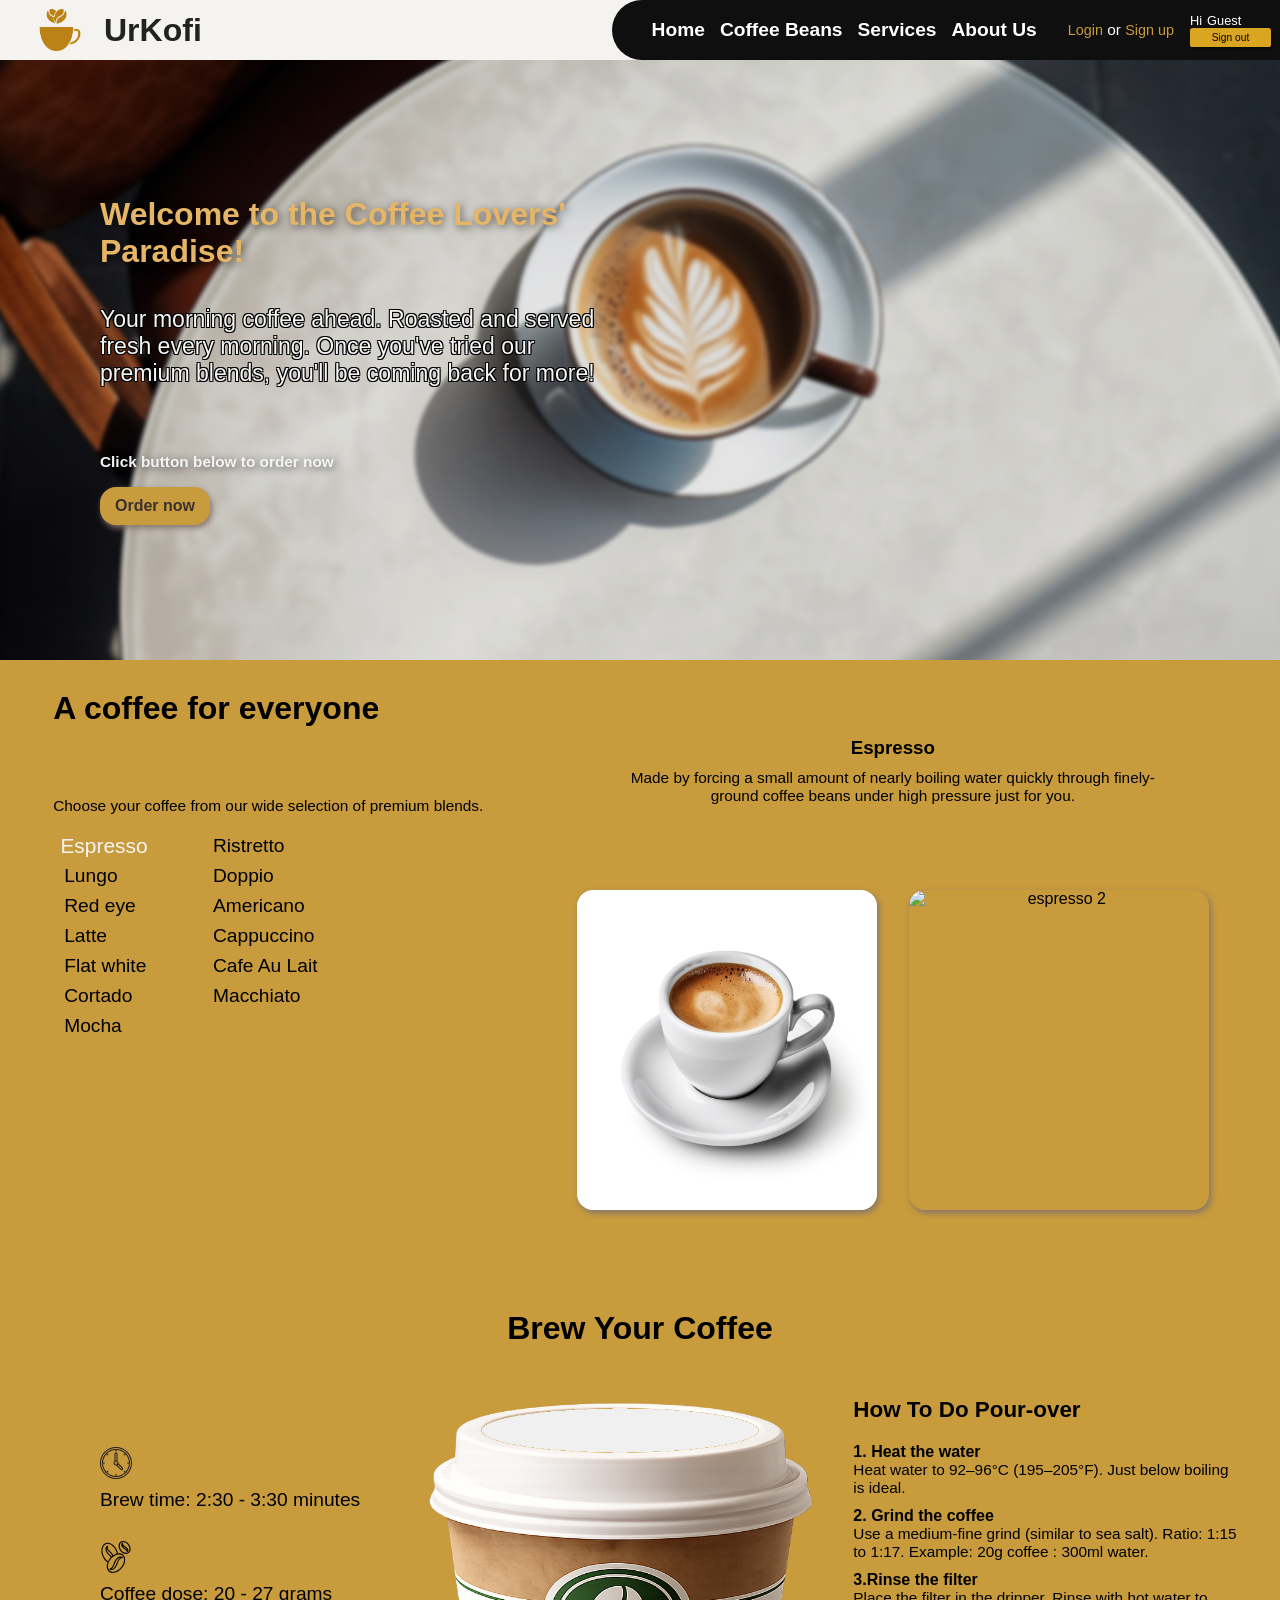
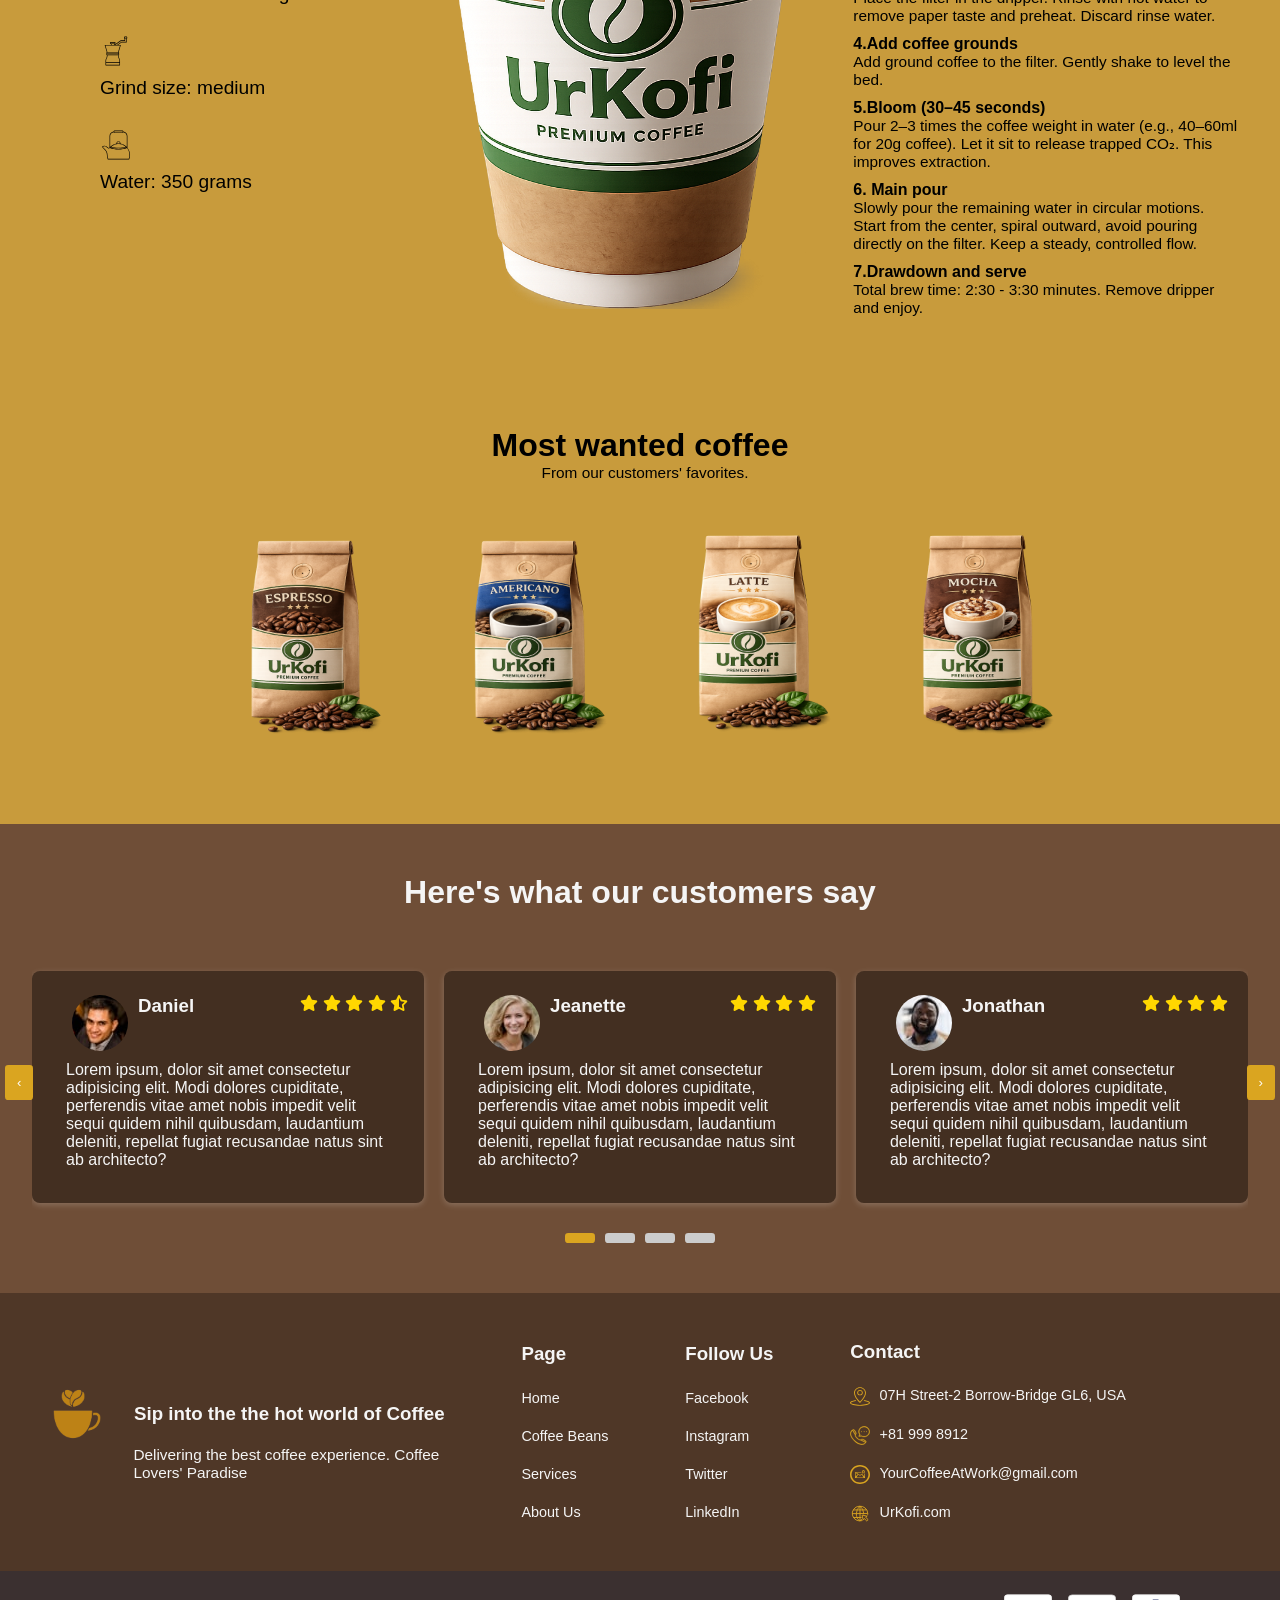
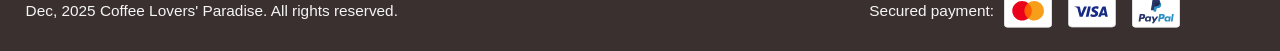
==== commit 39fb8260: "changed color for navigation, edited styles for first section" ====
--- a/index.html
+++ b/index.html
@@ -53,8 +53,6 @@
             Once you've tried our premium blends, you'll be coming back for
             more!
           </p>
-        </div>
-        <div class="first-section-container-link">
           <p>Click button below to order now</p>
           <a href="coffeeBeans.html#sale-products">Order now</a>
         </div>
--- a/style/style.css
+++ b/style/style.css
@@ -1,69 +1,4 @@
 
-.first-section-container{
-    background-image: url('../images/index/firstSection/delicious-coffee-cup-indoors.jpg');
-    background-size: 100% clamp(200px, 600px, 800px);
-    background-position: center;
-    background-repeat: no-repeat;
-    height: clamp(200px, 500px, 600px);
-    display: flex;
-    flex-direction: column;
-    justify-content: center;
-}
-.first-section-container-text,
-.first-section-container-link{
-    display: flex;
-    flex-direction: column;
-    gap: 1em;
-}
-.first-section-container-text> h2,
-.first-section-container-text> p,
-.first-section-container-text> a{
-    margin: 0 0 0 100px;
-    color: #3B3030;
-}
-.first-section-container-text> h2{
-    width: clamp(40%, 2vw, 90%);
-    font-size: clamp(1.5rem, 4vw, 4rem);
-     text-shadow:
-    -1px -1px 0 goldenrod,
-     1px -1px 0 goldenrod,
-    -1px  1px 0 goldenrod,
-     1px  1px 0 goldenrod;
-}
-.first-section-container-text> p{
-    margin-top: 20px;
-    color: whitesmoke;
-    width: 40%;
-    font-size: clamp(1.3rem, 1.8vw, 2rem);
-    text-shadow:
-    -1px -1px 0 #000,
-     1px -1px 0 #000,
-    -1px  1px 0 #000,
-     1px  1px 0 #000;
-}
-.first-section-container-link p{
-    color: black;
-    margin: 0 100px 0 auto;
-    font-weight: bolder;
-}
-.first-section-container-link a{
-    color: whitesmoke;
-    margin: 0 100px 0 auto;
-}
-.first-section-container-link a{
-    padding: 10px 15px;
-    background-color: goldenrod;
-    text-decoration: none;
-    font-weight: bolder;
-    border-radius: 1em;
-    box-shadow: 2px 3px 6px #85746b;
-}
-.first-section-container-link a:hover{
-    color: goldenrod;
-    background-color: black;
-    background-color: rgba(0,0,0, 0.8);
-    transition: 0.3s;
-}
 .second-section-container{
     width: 100%;
     display: flex;
@@ -470,35 +405,7 @@
     width: clamp(1rem, 3rem, 4rem);
 }
 @media only screen and (max-width: 540px){
-    .first-section-container{
-        height: clamp(200px, 250px, 300px); 
-        background-size: cover;
-        background-position: center;
-        background-repeat: no-repeat;
-    }
-    .first-section-container-text> h2,
-    .first-section-container-text> p,
-    .first-section-container-text> a{
-        margin: 0; 
-    }
-    .first-section-container-text> p{
-        display: none; 
-    }
-    .first-section-container-text> h2{
-        width: 70%; 
-        margin: 0 0 0 1em; 
-    }
-    .first-section-container-text> p{
-        margin-top: 0px; 
-        font-size: clamp(1.2rem, 1.2vw, 1.5rem); 
-    }
-    .first-section-container-link p{
-        display: none;   
-    }
-    .first-section-container-link a{
-        width: fit-content;
-        margin: 5em 0 0 1em;
-    }
+
     .second-section-container{
         min-width: 100vw; 
         justify-content: start; 
@@ -723,33 +630,6 @@
     }
 }
 @media (min-width: 541px) and (max-width: 768px){
-    .first-section-container{
-        background-size: 100% clamp(200px, 400px, 800px); 
-        height: clamp(200px, 400px, 600px); 
-    }
-    .first-section-container-text,
-    .first-section-container-link{
-        gap: 0; 
-    }
-    .first-section-container-text> h2,
-    .first-section-container-text> p,
-    .first-section-container-text> a{
-        margin: 0 0 0 30px; 
-    }
-    .first-section-container-text> h2{
-        width: clamp(60%, 2vw, 90%); 
-        margin-top: 30px; 
-    }
-    .first-section-container-text> p{
-        margin-top: 140px; 
-        width: 80%; 
-    }
-    .first-section-container-link p{
-        margin: 0 30px 0 auto; 
-    }
-    .first-section-container-link a{
-        margin: 0 30px 0 auto; 
-    }
 
     .second-section-container{
         height: auto; 
--- a/style/index.css
+++ b/style/index.css
@@ -9,7 +9,7 @@
     margin: 0;
     padding: 0;
     width: 100%;
-    background-color: darkgoldenrod;
+    background-color: #c89b3c;
 }
 ul{
     list-style:none;
@@ -35,7 +35,7 @@
     width: 100%;
     height: 60px;
     display: flex;
-    background-color: black;
+    background-color: #f5f3ef;
 }
 header{
     display: flex;
@@ -49,11 +49,12 @@
 }
 .web-name{
     margin: 0 1rem 0 0;
+    color: #222;
 }
 .webpage-navigation{
     margin: 0 0 0 auto;
     padding: 0;
-    background-color: whitesmoke;
+    background-color: #0f0f0f;
     border-radius: 2em 0 0 2em;
     display: flex;
 }
@@ -67,10 +68,11 @@
     justify-content: center;
     align-items: center;
     text-align: center;
+    color: #ffffff;
 }
 .nav-links{
     font-size: clamp(0.8rem, 1.5vw, 2rem);
-    color: black;
+    color: #ffffff;
     font-weight: bold;
     margin: 0;
     padding: 0;
@@ -81,7 +83,8 @@
 }
 .to-login-html-button,
 .to-register-html-button{
-    color: #0000EE;
+    color: #c89b3c;
+    font-size: clamp(0.6rem, 0.9rem, 1.5em); 
 }
 .to-login-html-button:hover,
 .to-register-html-button:hover{
@@ -91,15 +94,6 @@
     margin: auto 1em;
     padding: 0;
 }
-.webpage-navigation > ul > li:nth-child(5) > p{
-    font-size: 14px;
-}
-.webpage-navigation > ul > li:nth-child(5) > p> a{
-    color: blue;
-}
-.webpage-navigation > ul > li:nth-child(5) > p> a:hover{
-    cursor: pointer;
-}
 .user-container{
     display: flex;
     width: clamp(60px, 10vw, 90px);
@@ -116,6 +110,7 @@
 .user-container >div> span,
 .user-container >div> p{
     font-size: clamp(0.6rem, 0.8rem, 1.5em); 
+    color: #ffffff;
 }
 .logout-button{
     width: 90%;
@@ -144,7 +139,7 @@
     .user-container{
         display: none;
     }
-    #mobile-nav{
+/*    #mobile-nav{
         width: 100%;
         height: 2em;
         display: flex;
@@ -188,16 +183,117 @@
         font-size: 12px;
         margin: 0;
         padding: 0;
-    } 
+    } */
 }
 @media (min-width: 600px) and (max-width: 768px){
-    header{
-        gap: 5px; 
-    }
     header img{
         margin: 0 0 0 1em;
     }
     .webpage-navigation > ul{
         gap: 3px; 
     }
+}
+
+
+
+.first-section-container{
+    height: clamp(250px, 60vw, 600px);
+    display: flex;
+    flex-direction: column;
+    justify-content: center;
+    position: relative;
+    z-index: 1;
+    overflow: hidden;
+}
+.first-section-container::after{
+    content: "";
+    position: absolute;
+    inset: 0;
+    background-color: rgba(0, 0, 0, 0.1);
+    z-index: -1;
+}
+.first-section-container::before{
+    content: "";
+    position: absolute;
+    inset: 0;
+    background-image: url('../images/index/firstSection/delicious-coffee-cup-indoors.jpg');
+    background-size: cover;
+    background-position: center;
+    background-repeat: no-repeat;
+    background-color: rgba(0, 0, 0, 0.1);
+    filter: blur(2px);
+    transform: scale(1.03);
+    z-index: -1;
+}
+.first-section-container-text,
+.first-section-container-link{
+    display: flex;
+    flex-direction: column;
+    gap: 1em;
+}
+.first-section-container-text> h2,
+.first-section-container-text> p,
+.first-section-container-text> a{
+    margin: 0 0 0 clamp(30px, 10vw, 100px);
+    color: #3B3030;
+}
+.first-section-container-text> h2{
+    font-size: clamp(1.3rem, 2.5vw, 3rem);
+    width: clamp(40%, 2vw, 90%);
+    color: #e6b566;
+    text-shadow: 2px 2px 8px rgba(0,0,0,0.6);
+}
+.first-section-container-text> p:nth-child(2){
+    margin-top: 20px;
+    color: whitesmoke;
+    width: clamp(200px, 50vw, 500px);
+    font-size: clamp(1.1rem, 1.8vw, 2rem);
+    text-shadow:
+    -1px -1px 0 #000,
+     1px -1px 0 #000,
+    -1px  1px 0 #000,
+     1px  1px 0 #000;
+}
+.first-section-container-text> p:nth-child(3){
+    color: whitesmoke;
+    font-weight: bolder;
+    margin-top: 50px;
+    text-shadow: 2px 2px 8px rgba(0,0,0,0.6);
+}
+.first-section-container-text> a{
+    width: fit-content;
+    padding: 10px 15px;
+    background-color: #c89b3c;
+    text-decoration: none;
+    font-weight: bolder;
+    border-radius: 1em;
+    box-shadow: 2px 3px 6px #85746b;
+}
+.first-section-container-text> a:hover{
+    color: goldenrod;
+    background-color: black;
+    background-color: rgba(0,0,0, 0.8);
+    transition: 0.3s;
+}
+@media only screen and (max-width: 599px){
+    .first-section-container-text> p{
+        display: none; 
+    }
+    .first-section-container-text> h2{
+        width: 70%; 
+    }
+    .first-section-container-text> p{
+        margin-top: 0px; 
+        font-size: clamp(1.2rem, 1.2vw, 1.5rem); 
+    }
+    .first-section-container-text> a{
+        margin-top: 40px;
+    }
+}
+@media (min-width: 600px) and (max-width: 768px){
+
+    .first-section-container-text> h2{
+        width: clamp(60%, 2vw, 90%); 
+        margin-top: 30px; 
+    }
 }
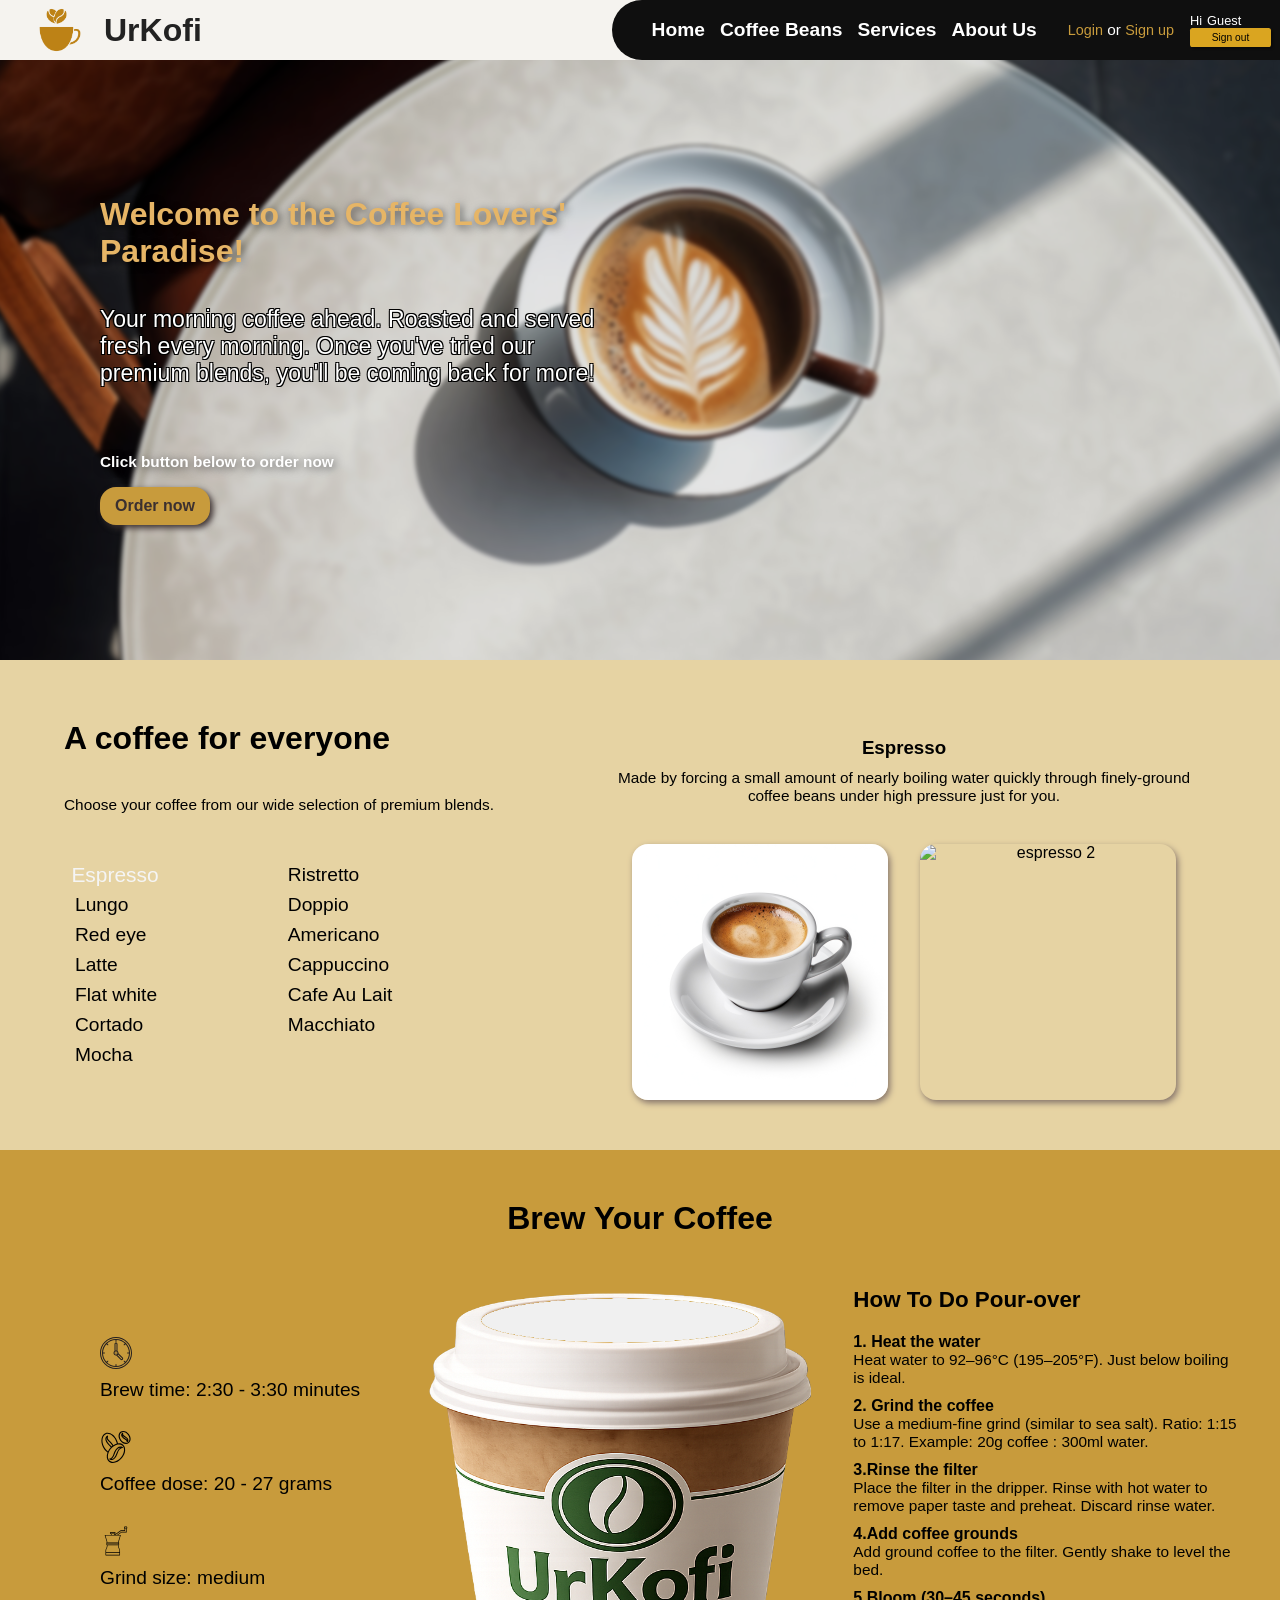
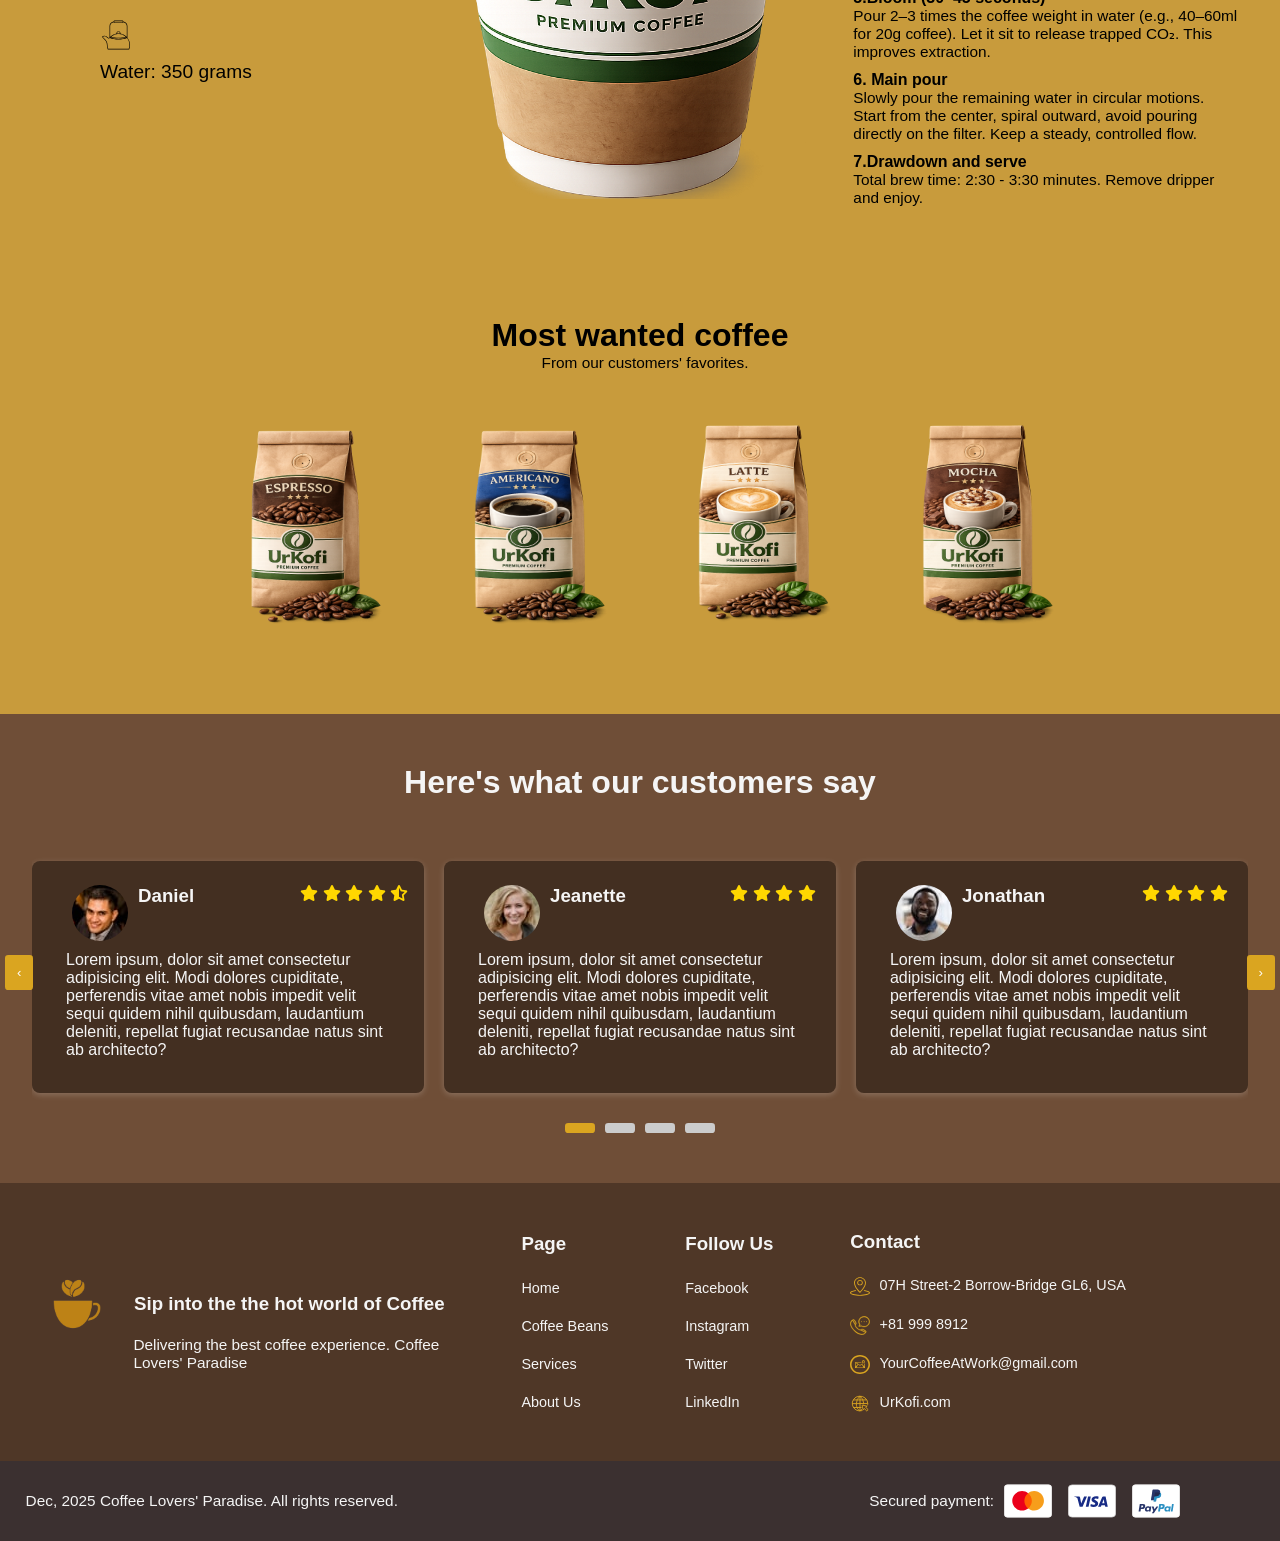
==== commit b60c749d: "redesigned the second section of index.html and fixed some JS bugs" ====
--- a/index.html
+++ b/index.html
@@ -3,6 +3,11 @@
   <head>
     <meta charset="UTF-8" />
     <meta name="viewport" content="width=device-width, initial-scale=1.0" />
+    <link
+      rel="icon"
+      type="image/png"
+      href="./images/index/logo/coffee-cup.png"
+    />
     <link rel="stylesheet" href="style/style.css" />
     <link rel="stylesheet" href="style/index.css" />
     <link
@@ -469,10 +474,7 @@
             consequatur incidunt assumenda id. Lorem ipsum dolor, sit amet
             consectetur adipisicing elit. Culpa consequatur incidunt assumenda
             id. Lorem ipsum dolor, sit amet consectetur adipisicing elit. Culpa
-            consequatur incidunt assumenda id. Lorem ipsum dolor, sit amet
-            consectetur adipisicing elit. Culpa consequatur incidunt assumenda
-            id. Lorem ipsum dolor, sit amet consectetur adipisicing elit. Culpa
-            consequatur incidunt assumenda id.
+            consequatur incidunt assumenda id. Lorem ipsum dolor
           </p>
           <div class="coffee-selection-text-images" id="mocha-images">
             <img
--- a/style/style.css
+++ b/style/style.css
@@ -1,93 +1,4 @@
 
-.second-section-container{
-    width: 100%;
-    display: flex;
-    justify-content: center;
-    gap: clamp(0em, 2vw, 2em);
-    padding-bottom: 50px;
-    height: 600px;
-}
-.second-section-container-text{
-    display: flex;
-    flex-direction: column;
-    gap: 1em;
-  
-}
-.second-section-container-text > h2{
-    margin-top: 30px;
-}
-.second-section-container-text > p{
-    margin-top: 3.5em;
-}
-.second-section-container-text > h2,
-.second-section-container-text > p,
-.second-section-container-text > ul{
-    margin-left: 50px;
-}
-.coffee-selection{
-    margin-top: 0;
-    margin-bottom: 0;
-    padding: 0;
-    display: grid;
-    grid-template-columns: auto auto;
-    flex-wrap: wrap;
-    width: clamp(100px, 25vw, 350px);
-}
-.coffee-selection > li{
-    padding: 3px 5px;
-}
-.coffee-selection > li > button{
-    font-size: clamp(0.9rem, 1.5vw, 1.2rem);
-    color: black;   
-    border: none;
-    background-color: transparent;
-}
-.coffee-selection > li >button:hover{
-    cursor: pointer;
-    color: whitesmoke;
-    transition: 0.3s;
-}
-.coffee-selection > li > button.currentSelected{
-    transform: scale(1.09);
-    color: whitesmoke;
-}
-.coffee-selection-text{
-    display: none;
-    flex-direction: column;
-    align-items: center;
-    text-align: center;
-    flex-wrap: wrap;
-    width: 60%;
-    margin-top: 30px;
-}
-.coffee-selection-text.selectedCoffee{
-    display: flex;
-}
-.coffee-selection-text h3{
-    margin-top: 2.5em;
-}
-.coffee-selection-text p{
-    margin: 10px clamp(5px, 2vw, 40px) 0 clamp(5px, 2vw, 40px);
-    width: 70%;
-    height: 80px;
-    max-height: 110px;
-}
-.coffee-selection-text-images{
-    display: flex;
-    justify-content: center;
-    gap: 2em;
-    margin-top: auto;
-}
-.coffee-selection-text-images img{
-    width: clamp(100px, 25vw, 300px);
-    height: clamp(200px, 25vw, 400px);
-    border-radius: 1em;
-    box-shadow: 2px 3px 6px #85746b;
-    
-}
-.coffee-images{
-    transition: height 0.3s ease;
-}
 .third-section-container{
     display: flex;
     flex-direction: column;
@@ -404,86 +315,9 @@
 .payment-cards{
     width: clamp(1rem, 3rem, 4rem);
 }
-@media only screen and (max-width: 540px){
+@media only screen and (max-width: 599px){
 
-    .second-section-container{
-        min-width: 100vw; 
-        justify-content: start; 
-        gap: unset;
-        padding-bottom: 0;
-        height: auto;
-        overflow: hidden; 
-    }
-    .second-section-container-text{
-        display: none; 
-    }
-    .coffee-selection-text{
-        display: flex; 
-        align-items: center;
-        text-align: unset;
-        min-width: 100%;
-        margin-top: 0;
-        transition: transform 0.4s ease;
-    }
-    .coffee-selection-text h3{
-        margin: 1em 0 0 0; 
-    }
-    .coffee-selection-text p{
-        margin: 1em 0 0 0; 
-        width: 95%; 
-        height: auto; 
-        max-height: unset; 
-    }
-    .coffee-selection-text-images{
-        gap: 1em; 
-        margin-top: 1em; 
-        padding: 0 1em 10px 1em;
-    }
-    .coffee-selection-text-images img{
-        width: clamp(100px, 25vw, 300px); /**/
-        height: clamp(100px, 25vw, 300px); /**/
-    }
-    .coffee-selection-text> div:nth-child(3){
-        flex-direction: column;
-    }
-    .coffee-selection-text> div:nth-child(3)> img{
-         width: clamp(250px, 25vw, 300px); 
-        height: clamp(160px, 25vw, 300px); 
-    }
-    .second-section-container> div:nth-child(4){
-        flex-direction: column; 
-    }
-    .second-section-container> div:nth-child(4)>div:nth-child(3)>img,
-    .second-section-container> div:nth-child(5)>div:nth-child(3)>img{
-         width: clamp(250px, 25vw, 300px); 
-        height: clamp(130px, 20vw, 300px); 
-    }
-    #mocha-images{
-        flex-direction: row;
-    }
-    #mocha-images>img{
-        width: clamp(170px, 20vw, 300px); 
-        height: clamp(170px, 20vw, 300px);  
-    }
-    .mobile-slider-dots{
-        width: 100%;
-        display: inline-block;
-        text-align: center;
-        margin: auto 0;
-        border-bottom: 1px black solid;
-    }
-    .mobile-dot{
-        display: inline-block;
-        width: 20px;
-        height: 10px;
-        border-radius: 0.25em;
-        margin: 0.2em;
-        background: rgb(0, 0, 0);
-        border: 1px black solid;
-    }
-    .mobile-dot.activeCoffee{
-        background: goldenrod;
-    }
+    
     .third-section-container> h2{
        padding-bottom: 25px;
     }
@@ -629,41 +463,9 @@
         height: 30px;
     }
 }
-@media (min-width: 541px) and (max-width: 768px){
+@media (min-width: 600px) and (max-width: 768px){
 
-    .second-section-container{
-        height: auto; 
-        padding: 30px 0; 
-    }
-    .second-section-container-text{
-        width: 40%; 
-    }
-    .second-section-container-text > h2{
-        margin-top: 0; 
-    }
-    .second-section-container-text > p{
-        margin-top: 0; 
-    }
-    .second-section-container-text > h2,
-    .second-section-container-text > p,
-    .second-section-container-text > ul{
-        margin-left: 20px; 
-    }
-    .coffee-selection{
-        width: 100%; 
-    }
-    .coffee-selection > li > button{
-        text-align: left; 
-    }
-    .coffee-selection-text{
-        margin-top: 0; 
-    }
-    .coffee-selection-text p{
-        width: 90%; 
-        height: auto; 
-        max-height: unset; 
-        padding-bottom: 20px; 
-    }
+
     .third-section-container{
         padding: 30px 0; 
     }
--- a/style/index.css
+++ b/style/index.css
@@ -20,16 +20,20 @@
 }
 h1{
     font-size: clamp(1.5rem, 2.5vw, 3rem);
-    color: whitesmoke;
+    color: #ffffff;
 }
 h2,h3{
     margin: 0;
 }
 h2{
-    font-size: clamp(1.5rem, 2.5vw, 3rem);
+    font-size: clamp(1.3rem, 2.5vw, 3rem);
 }
 a{
     text-decoration: none;
+}
+a:hover,
+button:hover{
+    cursor: pointer;
 }
 .header-nav-container{
     width: 100%;
@@ -88,7 +92,7 @@
 }
 .to-login-html-button:hover,
 .to-register-html-button:hover{
-    color: #000080 !important;
+    color: #ffffff;
 }
 .webpage-navigation > ul > li:nth-child(5){
     margin: auto 1em;
@@ -123,7 +127,7 @@
 }
 .logout-button:hover{
     cursor: pointer;
-    color: white;
+    color: #ffffff;
 }
 #mobile-nav{
     display: none;
@@ -245,7 +249,7 @@
 }
 .first-section-container-text> p:nth-child(2){
     margin-top: 20px;
-    color: whitesmoke;
+    color: #ffffff;
     width: clamp(200px, 50vw, 500px);
     font-size: clamp(1.1rem, 1.8vw, 2rem);
     text-shadow:
@@ -255,7 +259,7 @@
      1px  1px 0 #000;
 }
 .first-section-container-text> p:nth-child(3){
-    color: whitesmoke;
+    color: #ffffff;
     font-weight: bolder;
     margin-top: 50px;
     text-shadow: 2px 2px 8px rgba(0,0,0,0.6);
@@ -267,13 +271,13 @@
     text-decoration: none;
     font-weight: bolder;
     border-radius: 1em;
-    box-shadow: 2px 3px 6px #85746b;
+    box-shadow: 3px 3px 6px #3B3030;
 }
 .first-section-container-text> a:hover{
-    color: goldenrod;
-    background-color: black;
+    color: #c89b3c;
     background-color: rgba(0,0,0, 0.8);
     transition: 0.3s;
+    box-shadow: 3px 3px 6px #c89b3c;
 }
 @media only screen and (max-width: 599px){
     .first-section-container-text> p{
@@ -282,18 +286,215 @@
     .first-section-container-text> h2{
         width: 70%; 
     }
-    .first-section-container-text> p{
-        margin-top: 0px; 
-        font-size: clamp(1.2rem, 1.2vw, 1.5rem); 
-    }
     .first-section-container-text> a{
         margin-top: 40px;
     }
 }
+
+
+
+
+.second-section-container{
+    width: 100%;
+    display: flex;
+    padding: 30px 0;
+    gap: 1em;
+    padding-bottom: 50px;
+    background-color: #E6D3A3;
+}
+.second-section-container-text{
+    display: flex;
+    flex-direction: column;
+    gap: 1em;
+    width: 40%;
+}
+.second-section-container-text > h2,
+.second-section-container-text > p,
+.coffee-selection{
+    width: 100%;
+}
+.second-section-container-text > h2{
+    margin-top: 30px;
+}
+.second-section-container-text > p{
+    margin-top: 1.5em;
+}
+.second-section-container-text > h2,
+.second-section-container-text > p,
+.second-section-container-text > ul{
+    padding-left: clamp(20px, 5vw, 80px);
+    
+}
+.coffee-selection{
+    margin-top: 0;
+    margin-bottom: 0;
+    padding: 30px 0;
+    display: grid;
+    grid-template-columns: auto auto;
+    flex-wrap: wrap; 
+}
+.coffee-selection > li{
+    padding: 3px 5px;
+}
+.coffee-selection > li > button{
+    font-size: clamp(0.9rem, 1.5vw, 1.2rem);
+    color: black;   
+    border: none;
+    background-color: transparent;
+}
+.coffee-selection > li >button:hover{
+    cursor: pointer;
+    color: whitesmoke;
+    transition: 0.3s;
+}
+.coffee-selection > li > button.currentSelected{
+    transform: scale(1.09);
+    color: whitesmoke;
+}
+.coffee-selection-text{
+    display: none;
+    flex-direction: column;
+    align-items: center;
+    text-align: center;
+    flex-wrap: wrap;
+    flex: 1;
+}   
+.coffee-selection-text.selectedCoffee{
+    display: flex;
+}
+.coffee-selection-text> h3{
+    margin-top: 2.5em;
+}
+.coffee-selection-text> p{
+    margin: 
+    10px 
+    clamp(5px, 2vw, 40px) 
+    20px 
+    clamp(5px, 2vw, 40px);
+    width: 80%;
+    
+}
+.coffee-selection-text-images{
+    display: flex;
+    justify-content: center;
+    flex-wrap: wrap;
+    gap: 2em;
+    margin-top: auto;
+}
+.coffee-images{
+    width: clamp(80px, 20vw, 300px);
+    height: clamp(80px, 20vw, 300px);
+    border-radius: 1em;
+    box-shadow: 2px 3px 6px #85746b;
+    transition: height 0.3s ease;
+}
+
+.coffee-selection-text.small-text .coffee-images{
+    height: clamp(200px, 20vw, 400px);
+}
+
+.coffee-selection-text.medium-text .coffee-images{
+    height: clamp(130px, 15vw, 320px);
+}
+
+.coffee-selection-text.large-text .coffee-images{
+    height: clamp(80px, 13vw, 200px);
+}
+@media only screen and (max-width: 599px){
+    .second-section-container{
+        min-width: 100%; 
+        justify-content: start; 
+        gap: unset;
+        padding-bottom: 0;
+        height: auto;
+        overflow: hidden; 
+    }
+    .second-section-container-text{
+        display: none; 
+    }
+    .coffee-selection-text{
+        display: flex; 
+        align-items: center;
+        text-align: unset;
+        min-width: 100%;
+        margin-top: 0;
+        transition: transform 0.4s ease;
+    }
+    .coffee-selection-text h3{
+        margin: 1em 0 0 0; 
+    }
+    .coffee-selection-text p{
+        margin: 1em 0 0 0; 
+        width: 95%; 
+        height: auto; 
+        max-height: unset; 
+    }
+    .coffee-selection-text-images{
+        gap: 1em; 
+        margin-top: 1em; 
+        padding: 0 1em 10px 1em;
+    }
+    .coffee-images{
+        width: clamp(130px, 40vw, 300px); 
+        height: clamp(80px, 40vw, 300px); 
+    }
+    .second-section-container> div:nth-child(4){
+        flex-direction: column; 
+    }
+    .second-section-container> div:nth-child(4)>div:nth-child(3)>img,
+    .second-section-container> div:nth-child(5)>div:nth-child(3)>img{
+        width: clamp(130px, 40vw, 300px); 
+        height: clamp(150px, 32vw, 300px);
+    }
+
+    #mocha-images{
+        flex-direction: row;
+        flex-wrap: wrap;
+    }
+    #mocha-images>img{
+        width: clamp(100px, 30vw, 300px); 
+        height: clamp(100px, 30vw, 300px);  
+    }
+    .mobile-slider-dots{
+        width: 100%;
+        display: inline-block;
+        text-align: center;
+        margin: auto 0;
+        border-bottom: 1px black solid;
+    }
+    .mobile-dot{
+        display: inline-block;
+        width: 20px;
+        height: 10px;
+        border-radius: 0.25em;
+        margin: 0.2em;
+        background: rgb(0, 0, 0);
+        border: 1px black solid;
+    }
+    .mobile-dot.activeCoffee{
+        background: goldenrod;
+    }
+}
 @media (min-width: 600px) and (max-width: 768px){
-
-    .first-section-container-text> h2{
-        width: clamp(60%, 2vw, 90%); 
-        margin-top: 30px; 
-    }
+    .second-section-container-text{
+       gap: 10px;
+    }
+    .second-section-container-text > h2{
+        margin-top: 0;
+        width: 90%; 
+    }
+    .second-section-container-text > p{
+        margin-top: 0; 
+        width: 90%;
+    }
+    .coffee-selection{
+        padding: 10px 0;
+    }
+    .coffee-selection-text h3{
+        margin-top: 0;
+    }
+    .coffee-selection-text> p{
+        width: 90%;
+    }
+    
 }
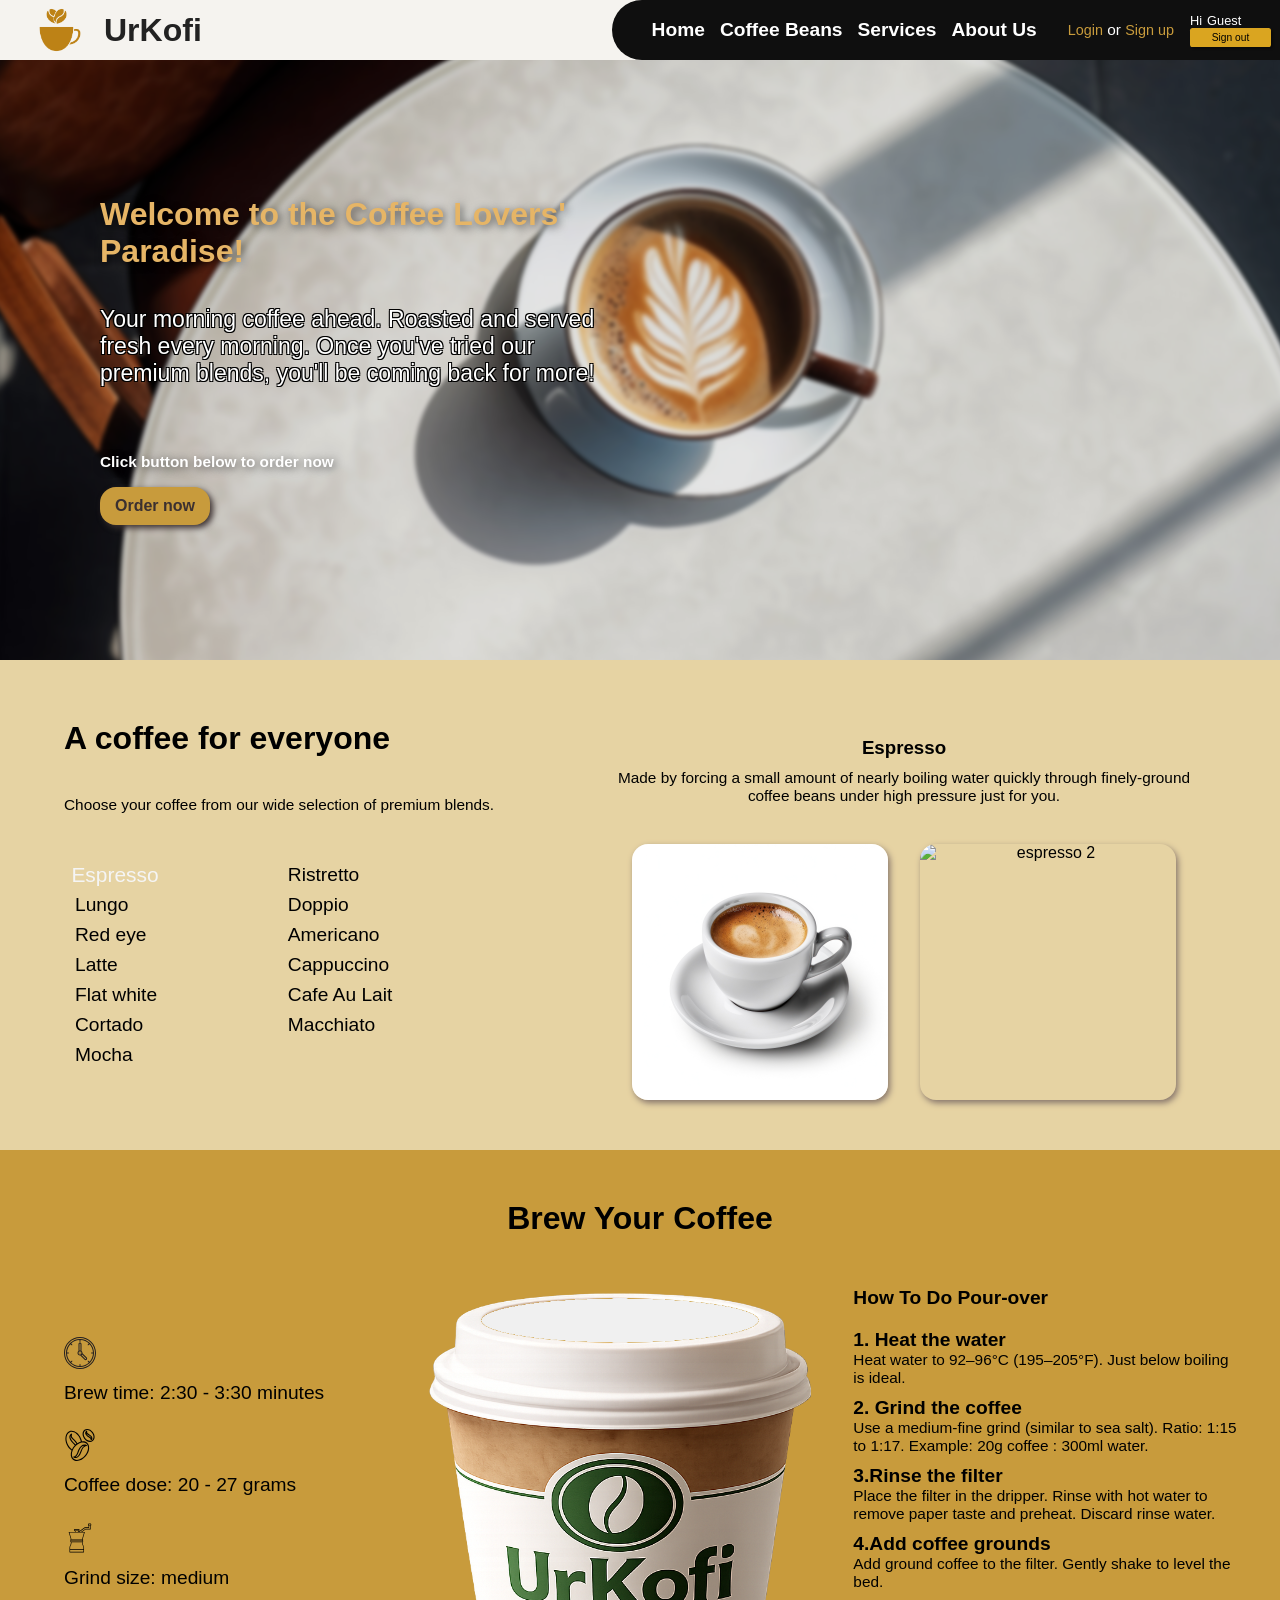
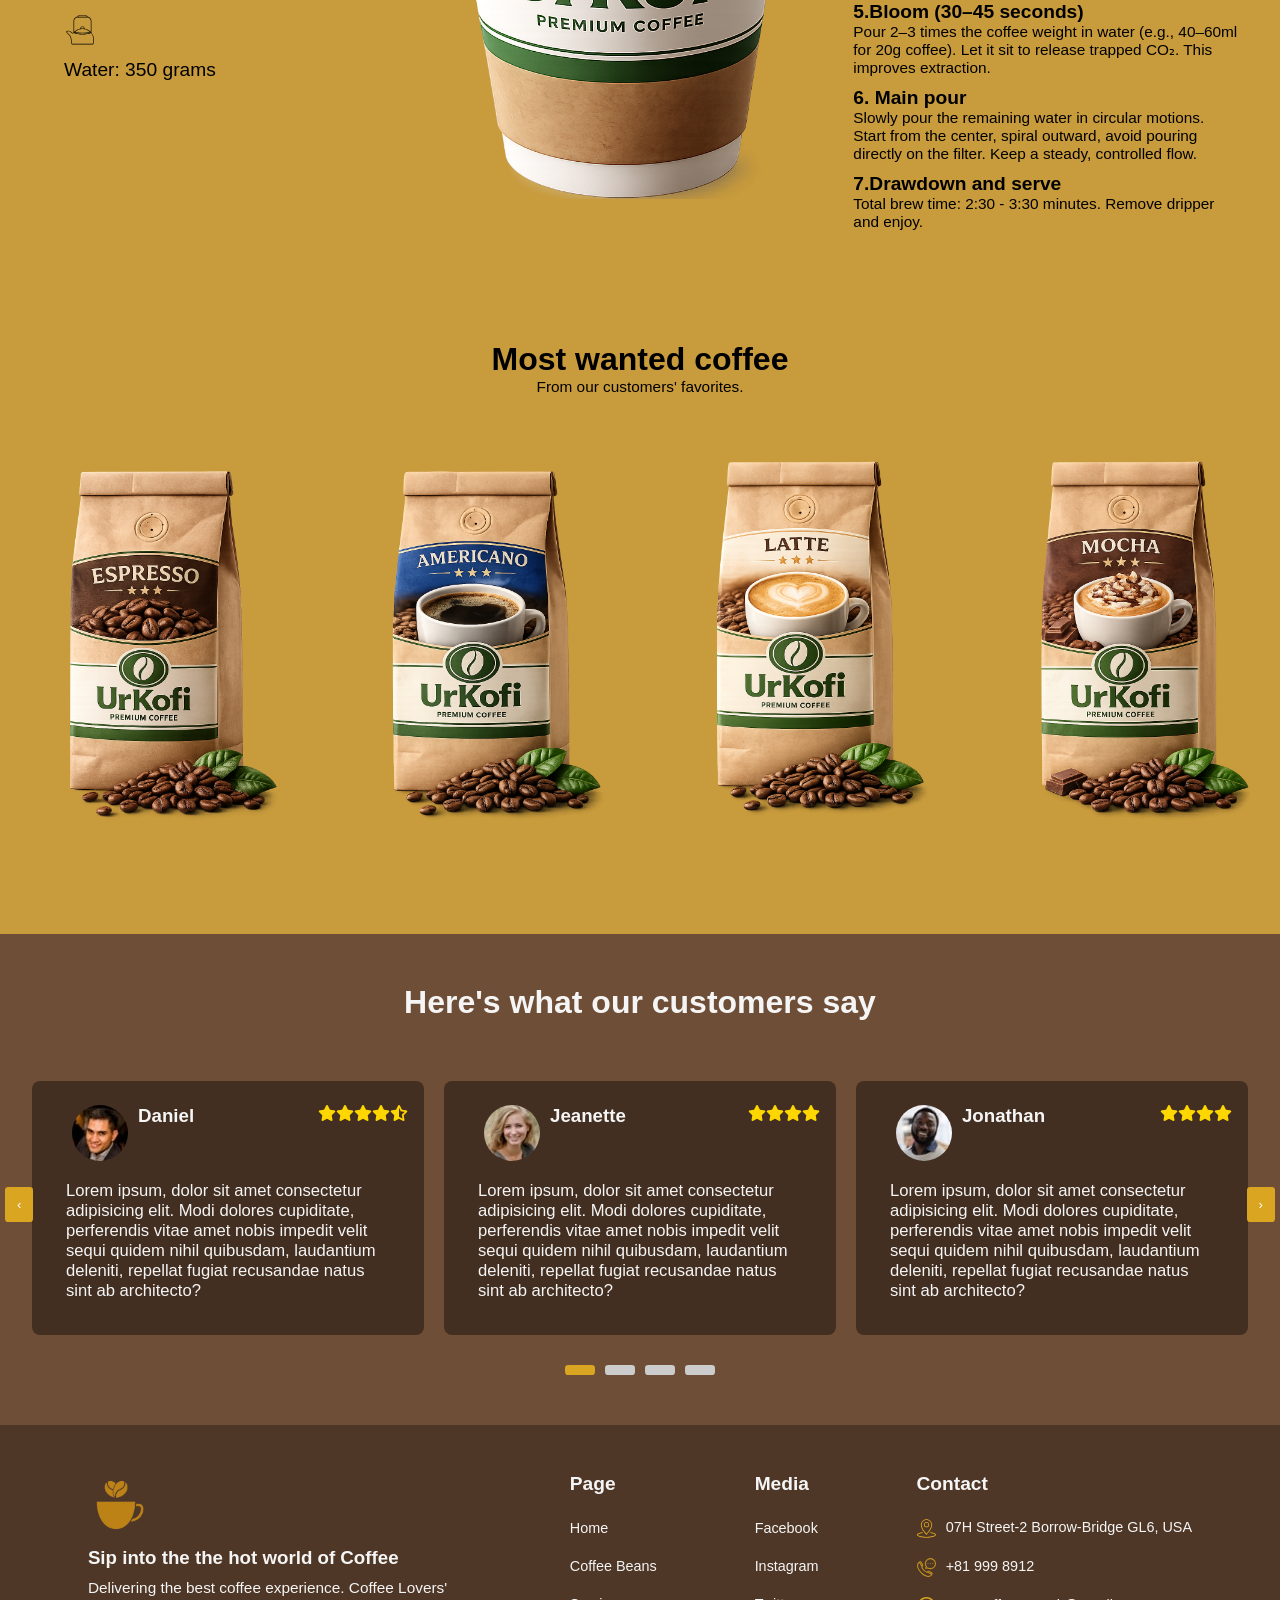
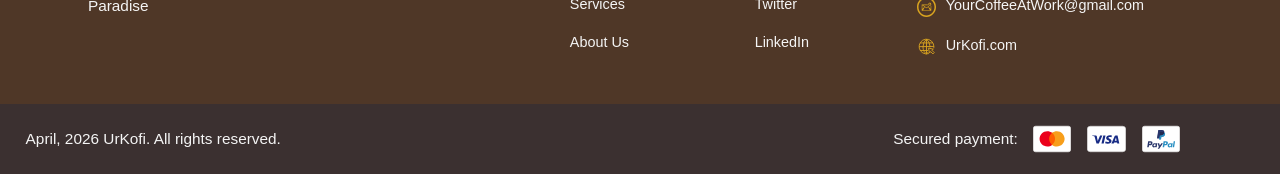
==== commit ab1a871b: "redesigned testimony and footer" ====
--- a/index.html
+++ b/index.html
@@ -628,13 +628,15 @@
                 alt="customer-profile"
                 loading="lazy"
               />
-              <h3>Daniel</h3>
-              <div class="stars">
-                <i class="fa fa-star"></i>
-                <i class="fa fa-star"></i>
-                <i class="fa fa-star"></i>
-                <i class="fa fa-star"></i>
-                <i class="fa fa-star-half-alt"></i>
+              <div>
+                <h3>Daniel</h3>
+                <div class="stars">
+                  <i class="fa fa-star"></i>
+                  <i class="fa fa-star"></i>
+                  <i class="fa fa-star"></i>
+                  <i class="fa fa-star"></i>
+                  <i class="fa fa-star-half-alt"></i>
+                </div>
               </div>
               <blockquote>
                 Lorem ipsum, dolor sit amet consectetur adipisicing elit. Modi
@@ -649,13 +651,15 @@
                 alt="customer-profile"
                 loading="lazy"
               />
-              <h3>Jeanette</h3>
-              <div class="stars">
-                <i class="fa fa-star"></i>
-                <i class="fa fa-star"></i>
-                <i class="fa fa-star"></i>
-                <i class="fa fa-star"></i>
-                <i class="fa fa-star-o"></i>
+              <div>
+                <h3>Jeanette</h3>
+                <div class="stars">
+                  <i class="fa fa-star"></i>
+                  <i class="fa fa-star"></i>
+                  <i class="fa fa-star"></i>
+                  <i class="fa fa-star"></i>
+                  <i class="fa fa-star-o"></i>
+                </div>
               </div>
               <blockquote>
                 Lorem ipsum, dolor sit amet consectetur adipisicing elit. Modi
@@ -670,13 +674,15 @@
                 alt="customer-profile"
                 loading="lazy"
               />
-              <h3>Jonathan</h3>
-              <div class="stars">
-                <i class="fa fa-star"></i>
-                <i class="fa fa-star"></i>
-                <i class="fa fa-star"></i>
-                <i class="fa fa-star"></i>
-                <i class="fa fa-star-o"></i>
+              <div>
+                <h3>Jonathan</h3>
+                <div class="stars">
+                  <i class="fa fa-star"></i>
+                  <i class="fa fa-star"></i>
+                  <i class="fa fa-star"></i>
+                  <i class="fa fa-star"></i>
+                  <i class="fa fa-star-o"></i>
+                </div>
               </div>
               <blockquote>
                 Lorem ipsum, dolor sit amet consectetur adipisicing elit. Modi
@@ -691,13 +697,15 @@
                 alt="customer-profile"
                 loading="lazy"
               />
-              <h3>Kira</h3>
-              <div class="stars">
-                <i class="fa fa-star"></i>
-                <i class="fa fa-star"></i>
-                <i class="fa fa-star"></i>
-                <i class="fa fa-star"></i>
-                <i class="fa fa-star-o"></i>
+              <div>
+                <h3>Kira</h3>
+                <div class="stars">
+                  <i class="fa fa-star"></i>
+                  <i class="fa fa-star"></i>
+                  <i class="fa fa-star"></i>
+                  <i class="fa fa-star"></i>
+                  <i class="fa fa-star-o"></i>
+                </div>
               </div>
               <blockquote>
                 Lorem ipsum, dolor sit amet consectetur adipisicing elit. Modi
@@ -712,13 +720,15 @@
                 alt="customer-profile"
                 loading="lazy"
               />
-              <h3>Patrick</h3>
-              <div class="stars">
-                <i class="fa fa-star"></i>
-                <i class="fa fa-star"></i>
-                <i class="fa fa-star"></i>
-                <i class="fa fa-star"></i>
-                <i class="fa fa-star-o"></i>
+              <div>
+                <h3>Patrick</h3>
+                <div class="stars">
+                  <i class="fa fa-star"></i>
+                  <i class="fa fa-star"></i>
+                  <i class="fa fa-star"></i>
+                  <i class="fa fa-star"></i>
+                  <i class="fa fa-star-o"></i>
+                </div>
               </div>
               <blockquote>
                 Lorem ipsum, dolor sit amet consectetur adipisicing elit. Modi
@@ -733,13 +743,15 @@
                 alt="customer-profile"
                 loading="lazy"
               />
-              <h3>Jessie</h3>
-              <div class="stars">
-                <i class="fa fa-star"></i>
-                <i class="fa fa-star"></i>
-                <i class="fa fa-star"></i>
-                <i class="fa fa-star"></i>
-                <i class="fa fa-star-o"></i>
+              <div>
+                <h3>Jessie</h3>
+                <div class="stars">
+                  <i class="fa fa-star"></i>
+                  <i class="fa fa-star"></i>
+                  <i class="fa fa-star"></i>
+                  <i class="fa fa-star"></i>
+                  <i class="fa fa-star-o"></i>
+                </div>
               </div>
               <blockquote>
                 Lorem ipsum, dolor sit amet consectetur adipisicing elit. Modi
@@ -758,18 +770,18 @@
     <footer>
       <div class="footer-first-container">
         <div class="footer-logo-container">
+          <img
+            class="footer-logo"
+            src="./images/index/logo/coffee-cup.png"
+            alt="webpage-logo"
+            loading="lazy"
+          />
           <div class="footer-logo-container-sub">
-            <img
-              class="footer-logo"
-              src="./images/index/logo/coffee-cup.png"
-              alt="webpage-logo"
-              loading="lazy"
-            />
             <h3>Sip into the the hot world of Coffee</h3>
-          </div>
-          <p class="footer-logo-text">
-            Delivering the best coffee experience. Coffee Lovers' Paradise
-          </p>
+            <p class="footer-logo-text">
+              Delivering the best coffee experience. Coffee Lovers' Paradise
+            </p>
+          </div>
         </div>
         <div class="footer-page-links">
           <h3 class="footer-links-title">Page</h3>
@@ -781,7 +793,7 @@
           </ul>
         </div>
         <div class="footer-page-links">
-          <h3 class="footer-links-title">Follow Us</h3>
+          <h3 class="footer-links-title">Media</h3>
           <ul>
             <li><a href="https://www.facebook.com">Facebook</a></li>
             <li><a href="https://www.instagram.com">Instagram</a></li>
@@ -832,9 +844,7 @@
         </div>
       </div>
       <div class="footer-second-container">
-        <p class="footer-reserved">
-          Dec, 2025 Coffee Lovers' Paradise. All rights reserved.
-        </p>
+        <p class="footer-reserved">April, 2026 UrKofi. All rights reserved.</p>
         <p class="payment-methods">Secured payment:</p>
         <div class="footer-second-container-images">
           <img
@@ -901,7 +911,8 @@
         </div>
       </div>
     </nav>-->
-    <script src="js/hashPassword.js"></script>
+    <script src="js/fetchHTML.js" defer></script>
+    <script src="js/hashPassword.js" defer></script>
     <script src="js/login.js" defer></script>
     <script src="js/signup.js" defer></script>
     <script src="js/home.js" defer></script>
--- a/style/style.css
+++ b/style/style.css
@@ -1,423 +1,16 @@
 
-.third-section-container{
-    display: flex;
-    flex-direction: column;
-    padding: 50px 0;
-    justify-content: center;
-    justify-items: center;
-}
-.third-section-container> h2{
-   margin: 0 auto;
-   padding-bottom: 50px;
-    width: fit-content;
-}
-.third-sub-container{
-    display: flex;
-    justify-content: center;
-}
-.third-sub-container> div{
-    flex: 30%;
-}
-.third-process-container{
-    display: flex;
-    flex-direction: column;
-}
-.third-process-container> img{
-    margin-left: 100px;
-}
-.third-process-container> img:first-child{
-    margin-top: 50px;
-}
-.third-process-container> :nth-child(2),
-.third-process-container> :nth-child(4),
-.third-process-container> :nth-child(6),
-.third-process-container> :nth-child(8){
-    margin: 10px 0 30px 100px;
-    font-size: clamp(0.9rem, 1.5vw, 1.2rem);
-}
-.third-process-container> img{
-    width: clamp(2em, 1vw, 4em);
+
+
+
+
+@media only screen and (max-width: 599px){
+
     
-}
-.third-section-center-image> img{
-    width: clamp(150px, 30vw, 600px);
-    height: clamp(200px, 40vw, 700px);
-}
-.third-method-container{
-    display: flex;
-    flex-direction: column;
-}
-.third-method-container> h3{
-    font-size: clamp(1.4rem, 1.5vw, 1.8rem);
-    margin-bottom: 20px;
-}
-.third-method-container> ul{
-    margin: 0;
-    padding: 0;
-    width: 90%;
-}
-.third-method-container> ul> li{
-    margin-bottom: 10px;
-}
-.third-method-container> ul> li> h4{
-    margin: 0;
-}
-.fourth-section-container{
-    width: 100%;
-    display: flex;
-    flex-direction: column;
-    justify-content: center;
-    gap: clamp(0em, 2vw, 2em);
-    padding: 50px 0;
-}
-.fourth-coffee-selection-text{
-    display: flex;
-    flex-direction: column;
-    width: fit-content;
-    margin: 0 auto;
-}
-.fourth-coffee-selection-text> p{
-    margin-left: 50px;
-}
-.fourth-coffee-selection-text-images{
-    display: flex;
-    justify-content: center;
-    gap: 2em;
-}
-.fourth-coffee-selection-text-images-container{
-    display: flex;
-    justify-content: center;
-    gap: 2em;
-    padding-bottom: 10px;
-}
-.fourth-coffee-selection-text-images{
-    width: clamp(150px, 15vw, 200px);
-    height: clamp(200px, 20vw, 300px);
-}
-
-.fifth-section-container{
-    width: 100%;
-    display: flex;
-    flex-direction: column;
-    justify-content: center;
-    background-color: #6F4E37;
-    padding: 50px 0;
-    position: relative;
-    overflow: hidden;
-}
-.fifth-section-container> h2{
-     width: fit-content;
-     margin: 0 auto;
-     color: whitesmoke;
-     padding-bottom: 50px;
-}
-.carousel-viewport {
-    width: 95%;
-    margin: 0 auto;
-    overflow: hidden;
-}
-.customer-testimony-container{
-    margin: 0 auto;
-    display: flex;
-    padding: 10px 0;
-    justify-content: flex-start;
-    transition: transform 0.5s ease-in-out;
-    gap: 20px;
-}
-.customer-testimony{
-    display: flex;
-    flex: 0 0 calc((100% - 40px) / 3);
-    flex-wrap: wrap;
-    background-color: rgb(0, 0, 0);
-    background-color: rgba(0, 0, 0, 0.4);
-    color: whitesmoke;
-    padding: 1.5em 1em;
-    border-radius: 0.5em;
-    box-shadow: 0 2px 6px rgba(255, 255, 255, 0.2);
-}
-.customer-testimony> img{
-    border-radius: 50%;
-    margin: 0 0 0 1.5em;
-}
-.customer-testimony> h3{
-    width: fit-content;
-    margin: 0 0 0 10px;
-}
-.stars{
-    width: fit-content;
-    color: gold;
-    margin: 0 0 0 auto;
-}
-blockquote{
-    margin: 0 auto;
-    padding: 10px 0;
-    width: 90%;
-}
-.prev,
-.next {
-    position: absolute;
-    top: 50%;
-    transform: translateY(20%);
-    background: goldenrod;
-    color: white;
-    border: none;
-    padding: 10px 12px;
-    cursor: pointer;
-    z-index: 1;
-    border-radius: 0.25em;
-}
-.prev { 
-    left: 5px;
-}
-.next { 
-    right: 5px; 
-}
-.slider-dots {
-  display: flex;
-  justify-content: center;
-  gap: 10px;
-  margin-top: 20px;
-}
-.slider-dots button {
-  width: 30px;
-  height: 10px;
-  border-radius: 0.25em;
-  border: none;
-  background-color: #ccc;
-  cursor: pointer;
-  padding: 0;
-}
-.slider-dots button.active {
-  background-color: goldenrod; /* coffee color */
-}
-
-footer{
-    display: flex;
-    flex-direction: column;
-    background-color: #4F3727;
-}
-
-.footer-first-container{
-    display: flex;
-    padding: 3em 0;
-}
-.footer-first-container > div{
-    display: flex;
-    flex-direction: column;
-    justify-content: center;
-    align-items: center;   
-}
-.footer-first-container > div > ul{
-    margin: 0;
-    padding: 0;
-}
-.footer-first-container > div > ul > li{
-    padding: 0;
-}
-.footer-logo-container{
-    display: flex;
-}
-.footer-logo-container-sub{
-    width: 100%;
-    display: flex;
-    flex-direction: row;
-    padding: 0;
-    margin: 0;
-}
-.footer-logo{
-    padding: 0;
-    width: clamp(3rem, 4rem, 5rem);
-    margin-left: 45px;
-}
-.footer-logo-container-sub > h3{
-  margin: auto 0 auto 25px;
-  color: whitesmoke;
-}
-.footer-logo-text{
-    width: 100%;
-    color: whitesmoke;
-    width: 70%;
-    margin-left: 30%;
-}
-.footer-page-links{
-    display: flex;
-    gap: 1.5em;
-}
-.footer-links-title{
-    color: whitesmoke;
-    align-self: baseline;
-    margin: 0 0 0 0px;
-}
-
-.footer-page-links > ul{
-    display: flex;
-    flex-direction: column;
-    align-content: center;
-    gap: 20px;
-    align-self: baseline;
-}
-.footer-page-links > ul > li{
-   margin: 0 0 0 0;
-   padding: 0;
-}
-.footer-page-links > ul > li > a{
-    color: whitesmoke;
-    font-size: clamp(0.9rem, 1vw, 1.4rem);
-}
-.footer-page-links > ul > li > a:hover{
-    color: goldenrod;
-    transition: 0.3s;
-}
-.footer-contact-items{
-    display: flex;
-    flex-wrap: wrap;
-}
-.footer-contact-items> p{
-    font-size: clamp(0.9rem, 1vw, 1.4rem);
-}
-.footer-contact-images{
-     width: clamp(1rem, 1.5vw, 2rem);
-     height: clamp(1rem, 1.5vw, 2rem);
-     margin-right: 10px;
-}
-.footer-contact-items p{
-    color: whitesmoke;
-}
-.footer-first-container div:nth-child(2),
-.footer-first-container div:nth-child(3){
-    margin: 0 0 0 clamp(10px, 6vw, 150px);
-}
-.footer-first-container div:last-child{
-    margin: 0 0 0 clamp(10px, 6vw, 150px);
-    flex-wrap: wrap;
-}
-
-.footer-second-container{
-    background-color: #3B3030;
-    display: flex;
-    align-items: center;
-    padding: 1em 0;
-}
-.footer-reserved{
-    margin-left: clamp(0px, 2vw, 50px);
-}
-.footer-second-container > p{
-    color: whitesmoke;
-}
-.payment-methods{
-    margin: 0 10px 0 auto;
-}
-.footer-second-container-images{
-    margin-right: 100px;
-    display: flex;
-    gap: 1em;
-}
-.payment-cards{
-    width: clamp(1rem, 3rem, 4rem);
-}
-@media only screen and (max-width: 599px){
+   
+   
 
     
-    .third-section-container> h2{
-       padding-bottom: 25px;
-    }
-    .third-sub-container{
-        display: grid;
-        grid-template-columns: 1fr 1fr;
-        grid-template-rows: auto auto;
-    }
-    .third-sub-container> div{
-        flex: unset; 
-    }
-    .third-process-container{
-        grid-column-start: 1; 
-        grid-column-end: 2; 
-        grid-row-start: 1; 
-        grid-row-end: 2; 
-    }
-    .third-process-container> img{
-        margin: 0 0 0 2.5em; 
-    }
-    .third-process-container> img:first-child{
-        margin-top: 0; 
-    }
-    .third-process-container> :nth-child(2),
-    .third-process-container> :nth-child(4),
-    .third-process-container> :nth-child(6),
-    .third-process-container> :nth-child(8){
-        margin: 0 0 1em 3em; 
-    }
-    .third-section-center-image{
-        grid-column-start: 2; 
-        grid-column-end: 3; 
-        grid-row-start: 1; 
-        grid-row-end: 2; 
-    }
-    .third-section-center-image> img{
-        width: clamp(170px, 30vw, 600px);
-        height: clamp(250px, 40vw, 700px);
-        margin: auto; 
-    }
-    .third-method-container{
-        grid-column-start: 1; 
-        grid-column-end: 3; 
-        grid-row-start: 2; 
-        grid-row-end: 3; 
-        margin: 0 1em; 
-    }
-    .third-method-container> ul{
-        width: 100%;
-    }
-    .fourth-section-container{
-        padding: 0;
-    }
-    .fourth-coffee-selection-text> h2{
-        padding-top: 10px;
-    }
-    .fourth-coffee-selection-text> p{
-        margin-left: 0; 
-         margin: 0 auto; 
-    }
-    .fourth-coffee-selection-text-images-container{
-        gap: 0; 
-        display: grid;
-        grid-template-columns: auto auto;
-        grid-template-rows: auto auto;
-    }
-    .fourth-coffee-selection-text-images{
-        width: clamp(150px, 13vw, 200px);
-        height: clamp(200px, 20vw, 300px);
-    }
-    .fifth-section-container{
-        padding: 20px 0 80px 0;
-    }
-    .fifth-section-container> h2{
-         padding-bottom: 10px;
-         text-align: center;
-    }
-    .customer-testimony{
-        flex: 0 0 calc((100%) / 1); 
-        transition: transform 0.4s ease;
-    }
-    .prev,
-    .next {
-        display: none; 
-    }
-    .slider-dots {
-      margin-top: 0px;
-    }
-    .slider-dots> button {
-      width: 10px;
-      height: 10px;
-      border-radius: 50%;
-      border: none;
-      background-color: #ccc;
-      cursor: pointer;
-      padding: 0;
-    }
-    footer{
-        display: none;
-    }
+    
     /*These below are needed for 540*/
     .input-field-container{
         position: fixed;
@@ -463,160 +56,7 @@
         height: 30px;
     }
 }
-@media (min-width: 600px) and (max-width: 768px){
-
-
-    .third-section-container{
-        padding: 30px 0; 
-    }
-    .third-section-container> h2{
-       margin: 0 0 0 20px; 
-       padding-bottom: 30px; 
-    }
-    .third-sub-container{
-        display: grid; 
-        grid-template-columns: 1fr 1fr 1fr; 
-        grid-template-rows:  auto auto; 
-    }
-    .third-sub-container> div{
-        flex: unset; 
-    }
-    .third-process-container{
-        grid-column-start: 1;
-        grid-column-end: 2;
-        grid-row-start: 1;
-        grid-row-end: 2;
-        display: grid;
-        grid-template-columns: auto auto;
-        width: 100%;
-        gap: 10px;
-    }
-    .third-process-container> img{
-        margin-left: 30px; 
-    }
-    .third-process-container> img:first-child{
-        margin-top: 0px; 
-    }
-    .third-process-container> :nth-child(2),
-    .third-process-container> :nth-child(4),
-    .third-process-container> :nth-child(6),
-    .third-process-container> :nth-child(8){
-        margin: auto 0; 
-    }
-    .third-section-center-image{
-        grid-column-start: 1;
-        grid-column-end: 2;
-        grid-row-start: 2;
-        grid-row-end: 3;
-    }
-    .third-section-center-image> img{
-        margin-left: 30px; 
-    }
-    .third-method-container{
-        grid-column-start: 2;
-        grid-column-end: 4;
-        grid-row-start: 1;
-        grid-row-end: 3;
-        display: flex;
-        flex-direction: column;
-        margin-left: 30px;
-    }
-    .third-method-container> ul{
-        width: 95%;
-    }
-    .fourth-section-container{
-        padding: 30px 0;
-    }
-    .fourth-coffee-selection-text{
-        margin: 0; 
-    }
-    .fourth-coffee-selection-text> h2{
-        margin-left: 20px;
-    }
-    .fourth-coffee-selection-text> p{
-        margin-left: 20px; 
-    }
-    .fourth-coffee-selection-text-images-container{
-        gap: 0;/**/
-    }
-    .fourth-coffee-selection-text-images{
-        width: clamp(190px, 15vw, 200px); 
-        height: clamp(250px, 20vw, 300px); 
-    }
-    .fifth-section-container{
-        padding: 30px 0; 
-    }
-    .fifth-section-container> h2{
-         margin: 0 0 0 20px; 
-         padding-bottom: 30px; 
-    }
-    .customer-testimony{
-        flex: 0 0 calc((100% - 20px) / 2); 
-    }
-    .prev { 
-        left: 1px;
-    }
-    .next { 
-        right: 1px; 
-    }
-    footer{
-        margin-top: auto; 
-    }
-    .footer-first-container{
-        padding: 25px 0; 
-        gap: 10px; 
-        width: 95%; 
-        margin: 0 auto; 
-    }
-    .footer-logo-container{
-        flex: 25%; 
-    }
-    .footer-logo{
-        margin-left: 0px; 
-    }
-    .footer-logo-container-sub > h3{
-      margin: auto 0; 
-      width: 70%; 
-    }
-    .footer-logo-text{
-        width: 90%; 
-        margin-left: 0; 
-    }
-    .footer-page-links{
-        gap: 10px; 
-    }
-    .footer-links-title{
-        margin: 0; 
-    }
-
-    .footer-page-links > ul{
-        display: flex;
-        flex-direction: column;
-        align-content: center;
-        gap: 10px;
-        align-self: baseline;
-        height: 104px; 
-    }
-    .footer-contact-items{
-        display: flex;
-        flex-wrap: wrap;
-        align-items: baseline;
-    }
-    .footer-contact-items> p{
-        font-size: clamp(0.9rem, 1vw, 1.4rem); 
-    }
-    .footer-first-container div:nth-child(2),
-    .footer-first-container div:nth-child(3),
-    .footer-first-container div:last-child{
-        margin: 0; 
-    }
-    .footer-second-container{
-        padding: 10px 0; 
-    }
-    .payment-cards{
-        width: clamp(1rem, 2rem, 4rem); 
-    }
-}
+
 
 
 /*Coffee Beans HTML*/
--- a/style/index.css
+++ b/style/index.css
@@ -143,7 +143,7 @@
     .user-container{
         display: none;
     }
-/*    #mobile-nav{
+    #mobile-nav{
         width: 100%;
         height: 2em;
         display: flex;
@@ -187,7 +187,7 @@
         font-size: 12px;
         margin: 0;
         padding: 0;
-    } */
+    } 
 }
 @media (min-width: 600px) and (max-width: 768px){
     header img{
@@ -197,9 +197,6 @@
         gap: 3px; 
     }
 }
-
-
-
 .first-section-container{
     height: clamp(250px, 60vw, 600px);
     display: flex;
@@ -290,10 +287,6 @@
         margin-top: 40px;
     }
 }
-
-
-
-
 .second-section-container{
     width: 100%;
     display: flex;
@@ -461,6 +454,7 @@
         text-align: center;
         margin: auto 0;
         border-bottom: 1px black solid;
+        background-color: #E6D3A3;
     }
     .mobile-dot{
         display: inline-block;
@@ -496,5 +490,523 @@
     .coffee-selection-text> p{
         width: 90%;
     }
+}
+.third-section-container{
+    display: flex;
+    flex-direction: column;
+    padding: 50px 0;
+    justify-content: center;
+    justify-items: center;
+}
+.third-section-container> h2{
+    margin: 0 auto;
+    padding-bottom: 50px;
+    width: fit-content;
+}
+.third-sub-container{
+    display: flex;
+    justify-content: center;
+}
+.third-sub-container> div{
+    flex: 30%;
+}
+.third-process-container{
+    display: flex;
+    flex-direction: column;
+}
+.third-process-container> img:first-child{
+    margin-top: 50px;
+}
+.third-process-container> :nth-child(2),
+.third-process-container> :nth-child(4),
+.third-process-container> :nth-child(6),
+.third-process-container> :nth-child(8){
+    margin: 
+    clamp(5px, 1vw, 20px) 
+    0 
+    clamp(10px, 2vw, 40px)
+    clamp(20px, 5vw, 80px);
+    font-size: clamp(0.9rem, 1.5vw, 1.2rem);
+}
+.third-process-container> img{
+    width: clamp(20px, 2.5vw, 80px);
+    margin-left: clamp(20px, 5vw, 80px);
+}
+.third-section-center-image> img{
+    width: clamp(150px, 30vw, 600px);
+    height: clamp(200px, 40vw, 700px);
+}
+.third-method-container{
+    display: flex;
+    flex-direction: column;
+}
+.third-method-container> h3{
+    font-size: clamp(0.9rem, 1.5vw, 1.8rem);
+    margin-bottom: 20px;
+}
+.third-method-container> ul{
+    margin: 0;
+    padding: 0;
+    width: 90%;
+}
+.third-method-container> ul> li{
+    margin-bottom: 10px;
+}
+.third-method-container> ul> li> h4{
+    margin: 0;
+    font-size: clamp(1rem, 1.5vw, 1.8rem);
+}
+@media only screen and (max-width: 599px){
+    .third-section-container> h2{
+       padding-bottom: 25px;
+    }
+    .third-sub-container{
+        display: grid;
+        grid-template-columns: 1fr 1fr;
+        grid-template-rows: auto auto;
+    }
+    .third-sub-container> div{
+        flex: unset; 
+    }
+    .third-process-container{
+        grid-column-start: 1; 
+        grid-column-end: 2; 
+        grid-row-start: 1; 
+        grid-row-end: 2; 
+    }
+    .third-process-container> img{
+        margin: 0 0 0 1em; 
+    }
+    .third-process-container> img:first-child{
+        margin-top: 0; 
+    }
+    .third-process-container> :nth-child(2),
+    .third-process-container> :nth-child(4),
+    .third-process-container> :nth-child(6),
+    .third-process-container> :nth-child(8){
+        margin: 0 0 1em 1em; 
+    }
+    .third-section-center-image{
+        grid-column-start: 2; 
+        grid-column-end: 3; 
+        grid-row-start: 1; 
+        grid-row-end: 2; 
+    }
+    .third-section-center-image> img{
+        width: clamp(170px, 30vw, 600px);
+        height: clamp(250px, 40vw, 700px);
+        margin: auto; 
+    }
+    .third-method-container{
+        grid-column-start: 1; 
+        grid-column-end: 3; 
+        grid-row-start: 2; 
+        grid-row-end: 3; 
+        margin: 0 1em; 
+    }
+    .third-method-container> ul{
+        width: 100%;
+    }
+}
+@media (min-width: 600px) and (max-width: 820px){
+    .third-section-container{
+        padding: 30px 0; 
+    }
+    .third-section-container> h2{
+       margin: 0;
+       padding-left: clamp(20px, 5vw, 80px); 
+       padding-bottom: 30px; 
+    }
+    .third-sub-container{
+        display: grid; 
+        grid-template-columns: 1fr 1fr 1fr; 
+        grid-template-rows:  auto auto; 
+    }
+    .third-sub-container> div{
+        flex: unset; 
+    }
+    .third-process-container{
+        grid-column-start: 1;
+        grid-column-end: 2;
+        grid-row-start: 1;
+        grid-row-end: 2;
+        display: grid;
+        grid-template-columns: auto auto;
+        width: 100%;
+        gap: 10px;
+        align-items: center;
+    }
+    .third-process-container> img{
+        margin-left: clamp(20px, 5vw, 80px); 
+    }
+    .third-process-container> img:first-child{
+        margin-top: 0px; 
+    }
+    .third-process-container> :nth-child(2),
+    .third-process-container> :nth-child(4),
+    .third-process-container> :nth-child(6),
+    .third-process-container> :nth-child(8){
+        margin: auto 0; 
+    }
+    .third-section-center-image{
+        grid-column-start: 1;
+        grid-column-end: 2;
+        grid-row-start: 2;
+        grid-row-end: 3;
+    }
+    .third-section-center-image> img{
+        margin-top: 10px;
+        margin-left: clamp(20px, 5vw, 80px); 
+    }
+    .third-method-container{
+        grid-column-start: 2;
+        grid-column-end: 4;
+        grid-row-start: 1;
+        grid-row-end: 3;
+        display: flex;
+        flex-direction: column;
+        margin-left: 30px;
+    }
+    .third-method-container> ul{
+        width: 95%;
+    }
+}
+.fourth-section-container{
+    width: 100%;
+    display: flex;
+    flex-direction: column;
+    justify-content: center;
+    gap: 1em;
+    padding: 50px 0;
+}
+.fourth-coffee-selection-text{
+    display: flex;
+    flex-direction: column;
+    align-items: center;
+    width: fit-content;
+    margin: 0 auto;
+}
+.fourth-coffee-selection-text-images{
+    display: flex;
+    justify-content: center;
+    gap: 2em;
+}
+.fourth-coffee-selection-text-images-container{
+    display: grid;
+    grid-template-columns:repeat(auto-fit, minmax(160px, 1fr));
+    justify-content: center;
+    gap: 1em;
+    padding-bottom: 10px;
+}
+.fourth-coffee-selection-text-images{
+    width: 100%;
+}
+@media only screen and (max-width: 599px){
+     .fourth-section-container{
+        padding: 0;
+    }
+    .fourth-coffee-selection-text> h2{
+        padding-top: 10px;
+    }
+    .fourth-coffee-selection-text> p{
+        margin-left: 0; 
+         margin: 0 auto; 
+    }
+}
+@media (min-width: 600px) and (max-width: 768px){
+    .fourth-section-container{
+        padding: 30px 0;
+    }
+}
+.fifth-section-container{
+    width: 100%;
+    display: flex;
+    flex-direction: column;
+    justify-content: center;
+    background-color: #6F4E37;
+    padding: 50px 0;
+    position: relative;
+    overflow: hidden;
+}
+.fifth-section-container> h2{
+     width: fit-content;
+     margin: 0 auto;
+     color: whitesmoke;
+     padding-bottom: 50px;
+}
+.carousel-viewport {
+    width: 95%;
+    margin: 0 auto;
+    overflow: hidden;
+}
+.customer-testimony-container{
+    margin: 0 auto;
+    display: flex;
+    padding: 10px 0;
+    justify-content: flex-start;
+    transition: transform 0.5s ease-in-out;
+    gap: 20px;
+}
+.customer-testimony{
+    display: flex;
+    flex: 0 0 calc((100% - 40px) / 3);
+    flex-wrap: wrap;
+    background-color: rgb(0, 0, 0);
+    background-color: rgba(0, 0, 0, 0.4);
+    color: whitesmoke;
+    padding: 1.5em 1em;
+    border-radius: 0.5em;
     
+    gap: 10px;
+}
+.customer-testimony> img{
+    border-radius: 50%;
+    margin: 0 0 0 1.5em;
+}
+.customer-testimony> div{
+    display: flex;
+    flex-wrap: wrap;
+    flex: 1;
+}
+.customer-testimony> div> h3{
+    width: fit-content;
+    margin: 0 auto 0 0;
+}
+.stars{
+    width: fit-content;
+    color: gold;
+    margin: 0 0 0 0;
+    display: flex;
+}
+.stars> i{
+    width: 100%;
+}
+blockquote{
+    margin: 0 auto;
+    padding: 10px 0;
+    width: 90%;
+    font-size: clamp(0.9rem, 1.3vw, 1.3rem);
+}
+.prev,
+.next {
+    position: absolute;
+    top: 50%;
+    transform: translateY(20%);
+    background: goldenrod;
+    color: white;
+    border: none;
+    padding: 10px 12px;
+    cursor: pointer;
+    z-index: 1;
+    border-radius: 0.25em;
+}
+.prev { 
+    left: 5px;
+}
+.next { 
+    right: 5px; 
+}
+.slider-dots {
+    display: flex;
+    justify-content: center;
+    gap: 10px;
+    margin-top: 20px;
+}
+.slider-dots button {
+    width: 30px;
+    height: 10px;
+    border-radius: 0.25em;
+    border: none;
+    background-color: #ccc;
+    cursor: pointer;
+    padding: 0;
+}
+.slider-dots button.active {
+    background-color: goldenrod; /* coffee color */
+}
+@media only screen and (max-width: 599px){
+    .fifth-section-container{
+        padding: 20px 0 80px 0;
+    }
+    .fifth-section-container> h2{
+        padding-bottom: 10px;
+        text-align: center;
+    }
+    .customer-testimony{
+        flex: 0 0 calc((100%) / 1); 
+        transition: transform 0.4s ease;
+    }
+    .prev,
+    .next {
+        display: none; 
+    }
+    .slider-dots {
+        margin-top: 0px;
+    }
+    .slider-dots> button {
+        width: 10px;
+        height: 10px;
+        border-radius: 50%;
+        border: none;
+        background-color: #ccc;
+        cursor: pointer;
+        padding: 0;
+    }
+}
+@media (min-width: 600px) and (max-width: 768px){
+    .fifth-section-container{
+        padding: 30px 0; 
+    }
+    .fifth-section-container> h2{
+        margin: 0 0 0 20px; 
+        padding-bottom: 30px; 
+    }
+    .customer-testimony{
+        flex: 0 0 calc((100% - 20px) / 2); 
+    }
+    .prev { 
+        left: 1px;
+    }
+    .next { 
+        right: 1px; 
+    }
+}
+footer{
+    display: flex;
+    flex-direction: column;
+    background-color: #4F3727;
+}
+
+.footer-first-container{
+    display: flex;
+    justify-content: space-evenly;
+    gap: 10px;
+    padding: 3em 0;
+}
+.footer-first-container > div{
+    display: flex;
+    flex-direction: column; 
+}
+.footer-first-container > div > ul{
+    margin: 0;
+    padding: 0;
+}
+.footer-first-container > div > ul > li{
+    padding: 0;
+}
+.footer-logo-container{
+    display: flex;
+    justify-content: flex-start;
+    align-items: flex-start;
+    width: 30%;
+}
+.footer-logo{
+    padding: 0;
+    width: clamp(3rem, 4rem, 5rem);
+    margin: 0;
+}
+.footer-logo-container-sub{
+    width: 100%;
+    display: flex;
+    flex-wrap: wrap;
+    padding: 0;
+    margin: 10px 0 0 0;
+}
+.footer-logo-container-sub > h3{
+  color: whitesmoke;
+}
+.footer-logo-text{
+    width: 100%;
+    color: whitesmoke;
+    margin-top: 10px;
+}
+.footer-page-links{
+    display: flex;
+    gap: 1.5em;
+}
+.footer-links-title{
+    color: whitesmoke;
+    align-self: baseline;
+    margin: 0 0 0 0px;
+    font-size: clamp(0.9rem, 1.5vw, 1.8rem);
+}
+
+.footer-page-links > ul{
+    display: flex;
+    flex-direction: column;
+    align-content: center;
+    gap: 20px;
+    align-self: baseline;
+}
+.footer-page-links > ul > li{
+   margin: 0 0 0 0;
+   padding: 0;
+}
+.footer-page-links > ul > li > a{
+    color: whitesmoke;
+    font-size: clamp(0.9rem, 1vw, 1.4rem);
+}
+.footer-page-links > ul > li > a:hover{
+    color: goldenrod;
+    transition: 0.3s;
+}
+.footer-contact-items{
+    display: flex;
+    align-items: center;
+    
+}
+.footer-contact-images{
+     width: clamp(1rem, 1.5vw, 2rem);
+     height: clamp(1rem, 1.5vw, 2rem);
+     margin: auto 0;
+}
+.footer-contact-items p{
+    color: whitesmoke;
+    font-size: clamp(0.9rem, 1vw, 1.4rem);
+    height: clamp(1rem, 1.5vw, 2rem);
+    margin: auto 0 auto 10px;
+    flex-wrap: wrap;
+    
+}
+.footer-second-container{
+    background-color: #3B3030;
+    display: flex;
+    align-items: center;
+    padding: 1em 0;
+    gap: 5px;
+}
+.footer-reserved{
+    margin-left: clamp(0px, 2vw, 50px);
+}
+.footer-second-container > p{
+    color: whitesmoke;
+}
+.payment-methods{
+    margin: 0 10px 0 auto;
+}
+.footer-second-container-images{
+    margin-right: 100px;
+    display: flex;
+    gap: 1em;
+}
+.payment-cards{
+    width: clamp(30px, 3vw, 60px);
+}
+@media only screen and (max-width: 599px){
+    footer{
+        display: none;
+    }
+}
+@media (min-width: 600px) and (max-width: 768px){
+    footer{
+        margin-top: auto; 
+    }
+    .footer-first-container{
+        padding: 25px 0; 
+        width: 95%; 
+        margin: 0 auto; 
+    }
+
+
+ 
 }
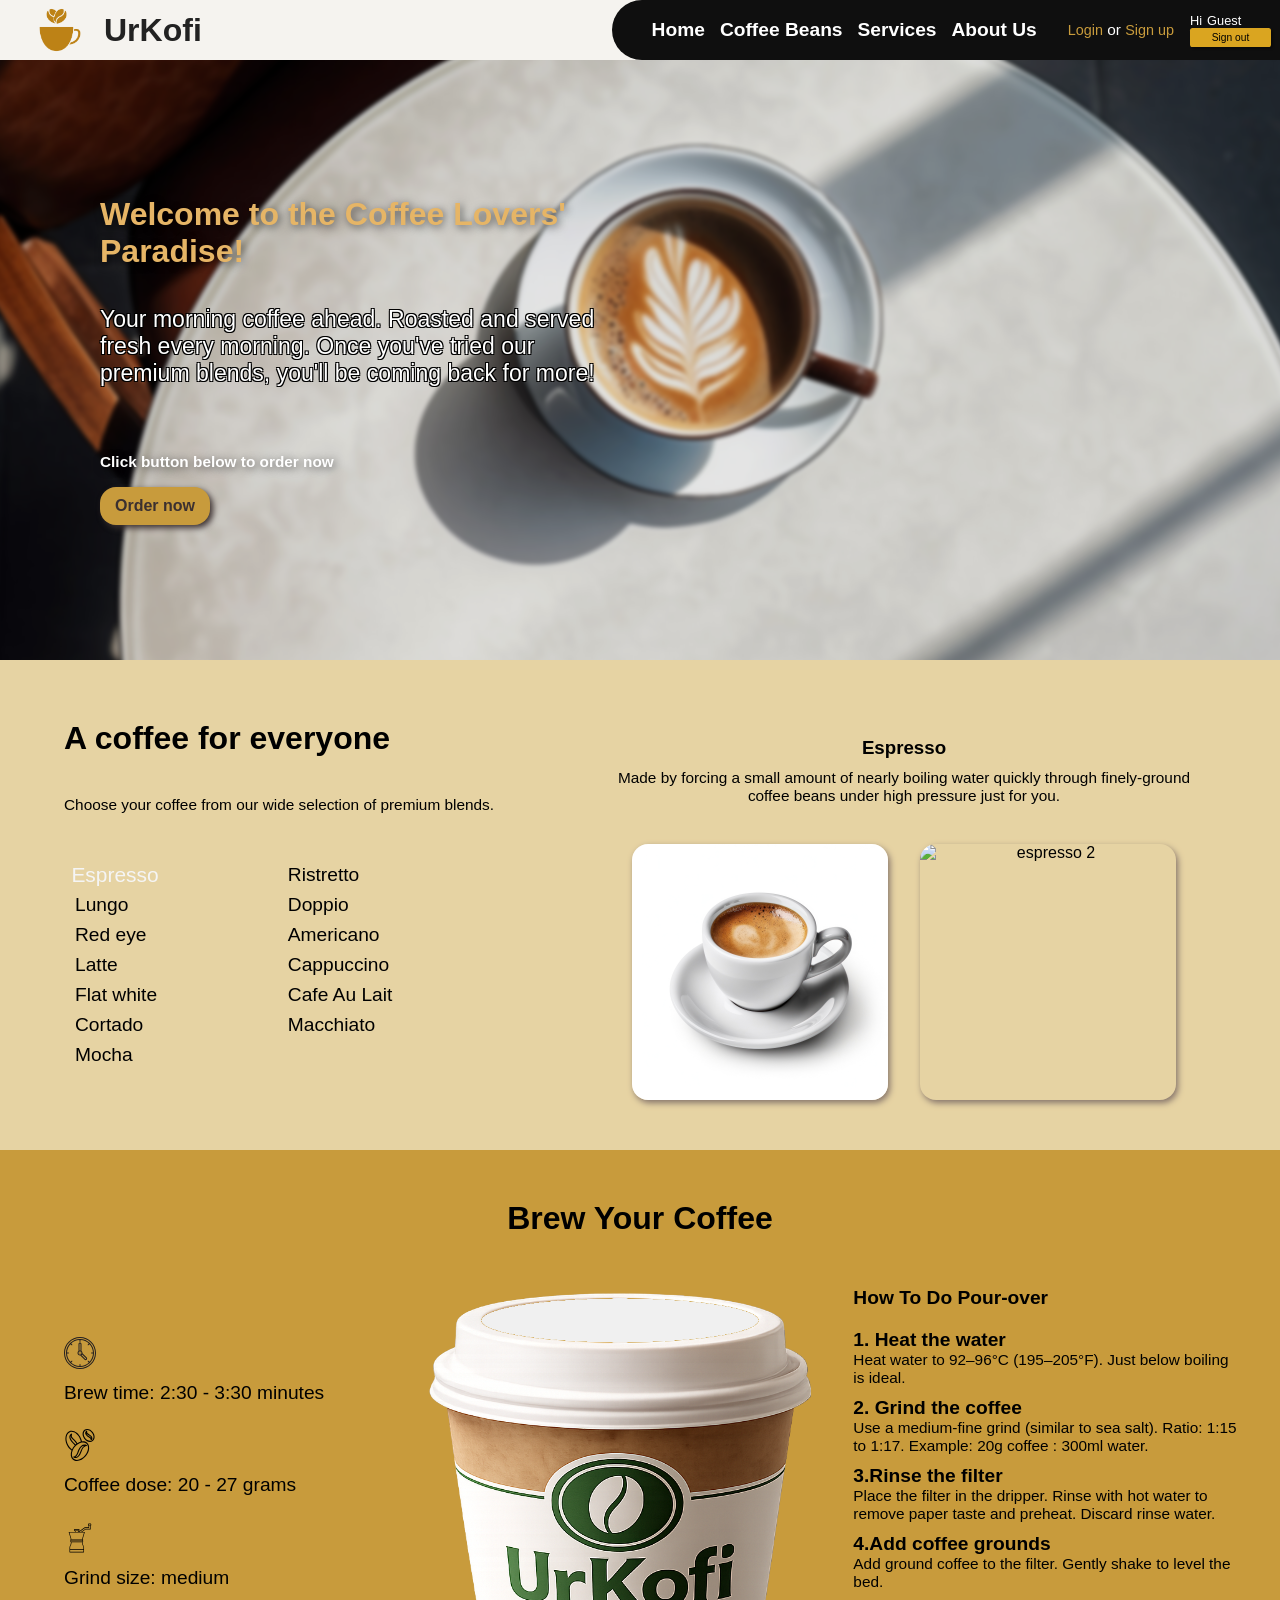
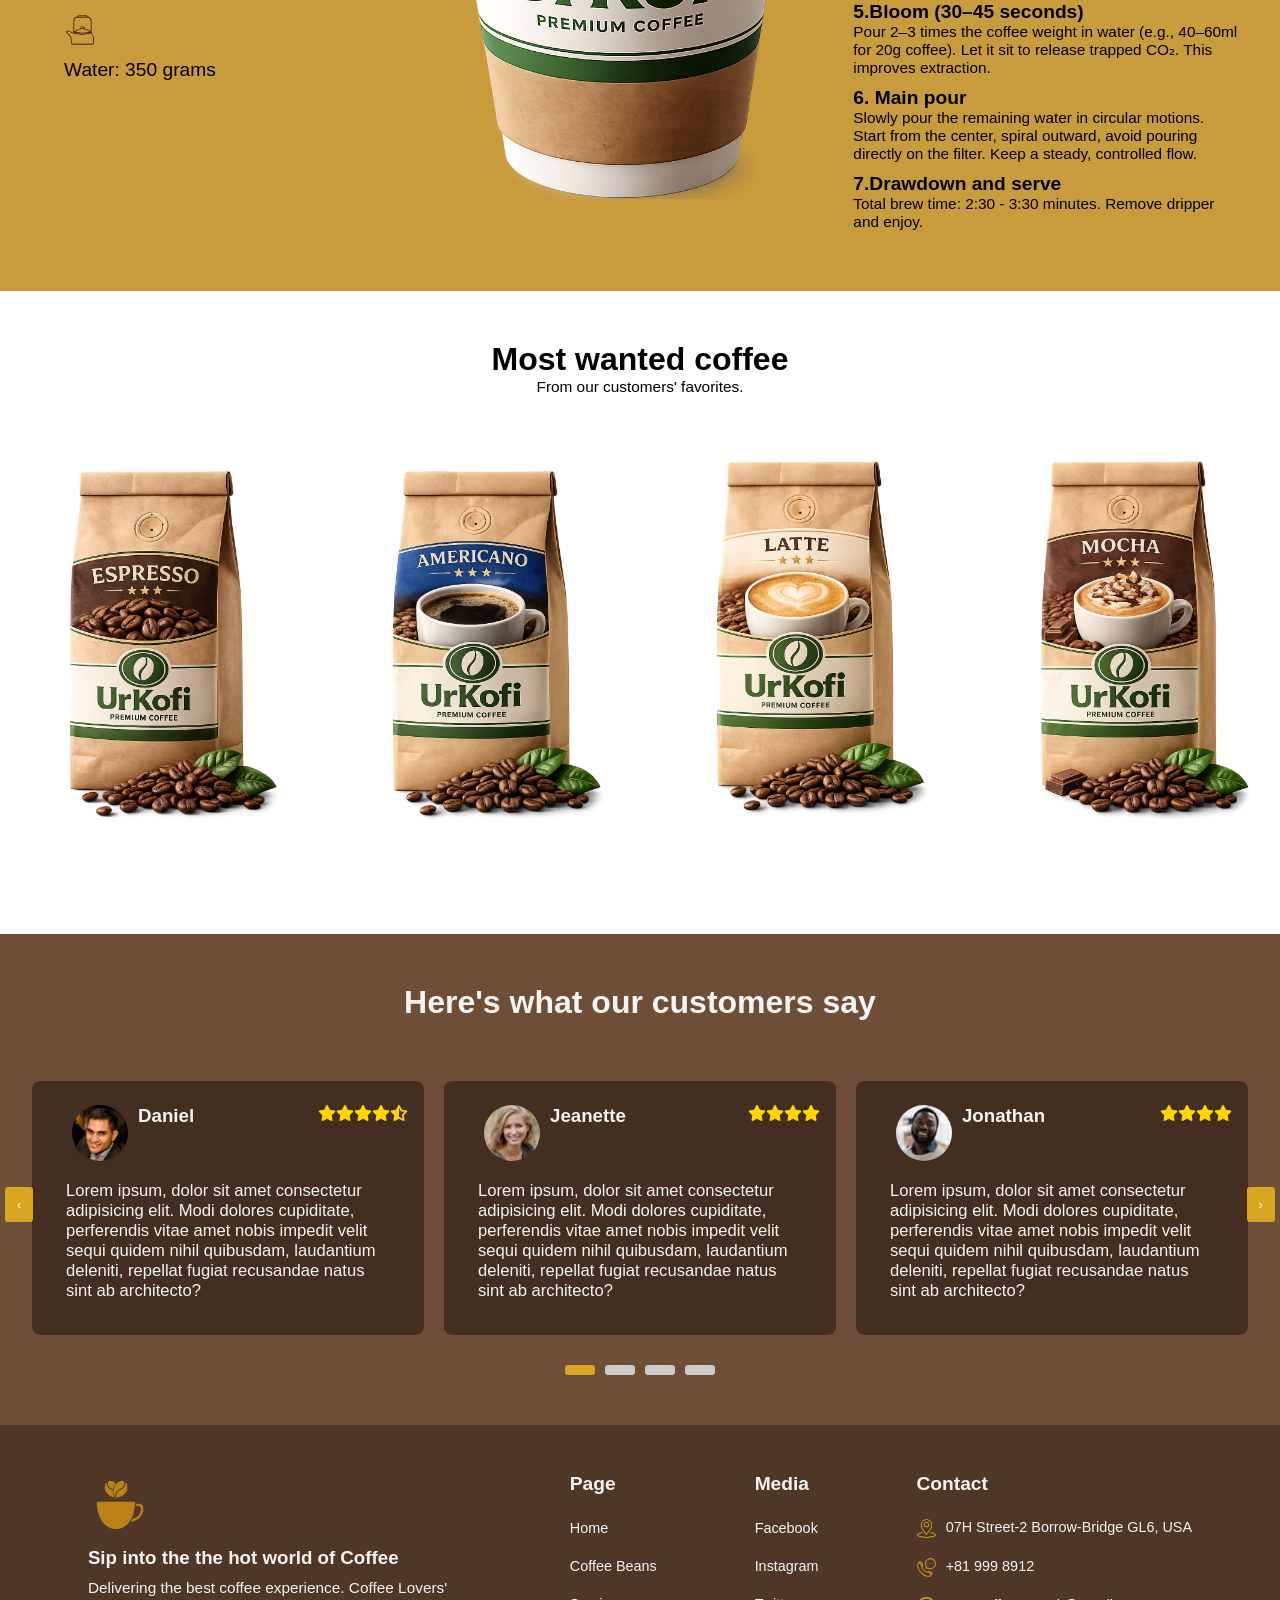
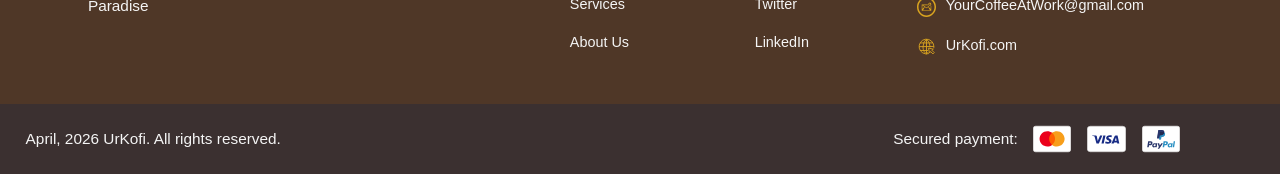
==== commit 559105ba: "redesigned cart html" ====
--- a/index.html
+++ b/index.html
@@ -767,108 +767,6 @@
       </section>
     </main>
 
-    <footer>
-      <div class="footer-first-container">
-        <div class="footer-logo-container">
-          <img
-            class="footer-logo"
-            src="./images/index/logo/coffee-cup.png"
-            alt="webpage-logo"
-            loading="lazy"
-          />
-          <div class="footer-logo-container-sub">
-            <h3>Sip into the the hot world of Coffee</h3>
-            <p class="footer-logo-text">
-              Delivering the best coffee experience. Coffee Lovers' Paradise
-            </p>
-          </div>
-        </div>
-        <div class="footer-page-links">
-          <h3 class="footer-links-title">Page</h3>
-          <ul class="footer-nav">
-            <li><a href="#">Home</a></li>
-            <li><a href="coffeeBeans.html">Coffee Beans</a></li>
-            <li><a href="service.html">Services</a></li>
-            <li><a href="aboutus.html">About Us</a></li>
-          </ul>
-        </div>
-        <div class="footer-page-links">
-          <h3 class="footer-links-title">Media</h3>
-          <ul>
-            <li><a href="https://www.facebook.com">Facebook</a></li>
-            <li><a href="https://www.instagram.com">Instagram</a></li>
-            <li><a href="https://www.twitter.com">Twitter</a></li>
-            <li><a href="https://www.linkedin.com">LinkedIn</a></li>
-          </ul>
-        </div>
-        <div class="footer-page-links">
-          <h3 class="footer-links-title">Contact</h3>
-          <ul>
-            <li class="footer-contact-items">
-              <img
-                class="footer-contact-images"
-                src="./images/index/footer/address-svgrepo-com.svg"
-                alt="address-logo"
-                loading="lazy"
-              />
-              <p>07H Street-2 Borrow-Bridge GL6, USA</p>
-            </li>
-            <li class="footer-contact-items">
-              <img
-                class="footer-contact-images"
-                src="./images/index/footer/contact-phone-talking-svgrepo-com.svg"
-                alt="phone-logo"
-                loading="lazy"
-              />
-              <p>+81 999 8912</p>
-            </li>
-            <li class="footer-contact-items">
-              <img
-                class="footer-contact-images"
-                src="./images/index/footer/email-add-svgrepo-com.svg"
-                alt="email-logo"
-                loading="lazy"
-              />
-              <p>YourCoffeeAtWork@gmail.com</p>
-            </li>
-            <li class="footer-contact-items">
-              <img
-                class="footer-contact-images"
-                src="./images/index/footer/website-click-svgrepo-com.svg"
-                alt="website-logo"
-                loading="lazy"
-              />
-              <p>UrKofi.com</p>
-            </li>
-          </ul>
-        </div>
-      </div>
-      <div class="footer-second-container">
-        <p class="footer-reserved">April, 2026 UrKofi. All rights reserved.</p>
-        <p class="payment-methods">Secured payment:</p>
-        <div class="footer-second-container-images">
-          <img
-            class="payment-cards"
-            src="./images/index/footer/mastercard-svgrepo-com.svg"
-            alt="master-card-logo"
-            loading="lazy"
-          />
-          <img
-            class="payment-cards"
-            src="./images/index/footer/visa-4-logo-svgrepo-com.svg"
-            alt="visa-card-logo"
-            loading="lazy"
-          />
-          <img
-            class="payment-cards"
-            src="./images/index/footer/paypal-svgrepo-com.svg"
-            alt="paypal-logo"
-            loading="lazy"
-          />
-        </div>
-      </div>
-    </footer>
-
     <!--<nav id="mobile-nav">
       <div class="mobile-icons">
         <img
@@ -911,7 +809,8 @@
         </div>
       </div>
     </nav>-->
-    <script src="js/fetchHTML.js" defer></script>
+    <script src="js/fetchFooter.js" defer></script>
+    <script src="js/fetchMobileNav.js" defer></script>
     <script src="js/hashPassword.js" defer></script>
     <script src="js/login.js" defer></script>
     <script src="js/signup.js" defer></script>
--- a/style/style.css
+++ b/style/style.css
@@ -2,1454 +2,12 @@
 
 
 
-
-@media only screen and (max-width: 599px){
-
-    
-   
-   
-
-    
-    
-    /*These below are needed for 540*/
-    .input-field-container{
-        position: fixed;
-        inset: 0;
-        width: 100vw;
-        height: 100vh;
-        top: 0;
-        left: 0;
-        background-color: goldenrod;
-        z-index: 99;
-        transform: translateX(100%);
-        opacity: 0;
-        transition: transform 0.6s ease, opacity 0.6s ease;
-        overflow-x: auto;
-    }
-    .logged-user-container{
-        width: 100vw;
-        height: 100vh;
-        transform: translateX(100%);
-        opacity: 0;
-        transition: transform 0.6s ease, opacity 0.6s ease;
-    }
-    .activeInput {
-        transform: translateX(0);
-        opacity: 1;
-    }
-    .hideInputField{
-        display: none;
-    }
-    .close-input-field,
-    .close-signup-form{
-        width: 50px;
-        height: 50px;
-        margin: 5px 0 0 5px;
-        font-size: 2rem;
-        font-weight: bolder;
-        border: none;
-        background-color: transparent;
-    }
-    #burger> img,
-    #burger-close> img{
-        width: 30px;
-        height: 30px;
-    }
-}
-
-
-
-/*Coffee Beans HTML*/
-.coffee-beans-first-section{
-    background-image: url('../images/coffeeBeans/firstSection/vecteezy_morning-brew-coffee-beans-and-hot-cup_74379678.jpg');
-    background-size: 100% 600px;
-    background-position: center;
-    background-repeat: no-repeat;
-    height: 500px;
-    display: flex;
-
-    align-items: center;
-}
-.coffee-beans-first-section-text{
-    width: 40%;
-    display: flex;
-    flex-direction: column;
-    gap: 3em;
-}
-.coffee-beans-first-section > div > h2,
-.coffee-beans-first-section > div > p{
-    color: whitesmoke;
-    width: 80%;
-    margin: 0 auto;
-}
-.coffee-beans-first-section > div > h2{
-    font-size: clamp(1.5rem, 3.5vw, 3rem);
-    color: black;
-    text-shadow:
-    -2px -2px 0 goldenrod,
-     2px -2px 0 goldenrod,
-    -2px  2px 0 goldenrod,
-     2px  2px 0 goldenrod;
-}
-.coffee-beans-first-section > div > p{
-    font-size: clamp(1rem, 2vw, 2rem);
-    text-shadow:
-    -1px -1px 0 #000,
-     1px -1px 0 #000,
-    -1px  1px 0 #000,
-     1px  1px 0 #000;
-}
-.coffee-of-the-week{
-    display: flex;
-    width: 90%;
-    margin: 0 auto;
-    gap: 2em;
-    padding: 3em 0;
-}
-.article-left-panel-container{
-    flex: 50%;
-    display: flex;
-    flex-direction: column;
-    align-items: center;
-}
-.article-left-panel-container-image-container{
-    padding: 5px;
-}
-.article-left-panel-container-image-container > img{
-    width: clamp(450px, 1.5vw, 500em);
-    height: clamp(350px, 1.5vw, 400em);
-    border-radius: 1em;
-    box-shadow: 0 3px 6px #000000;
-}
-.article-left-panel-button-list{
-    width: clamp(450px, 1.5vw, 500em);
-    display: flex;
-    justify-content: space-between;
-    gap: 2em;
-    padding: 0;
-    margin-top: 50px;
-}
-.article-left-panel-button{
-    width: clamp(80px, 1.5vw, 100em);
-    height: clamp(80px, 1.5vw, 100em);
-    padding: 0;
-    margin: 0;
-    border: none;
-    background-color: transparent;
-}
-.article-left-panel-button > img{
-    width: inherit;
-    height: inherit;
-    padding: 0;
-    margin: 0;
-    border-radius: 1em;
-}
-.cappuccino-button-carousel{
-    opacity: 0.5;
-}
-.activeButton{
-    opacity: 1;
-}
-.article-right-panel-container-text{
-    display: flex;
-    flex-direction: column;
-}
-.article-right-panel-container-text > h3{
-   margin-top: 100px;
-    font-size: clamp(1.3em, 3vw, 4em);
-}
-.coffee-bean-stars{
-    margin-top: 10px;
-    font-size: clamp(1.2em, 2.5vw, 3.5em);
-    display: flex;
-}
-.coffee-bean-stars > p{
-    margin-right: 20px;
-}
-.coffee-bean-stars > i{
-    font-size: clamp(14px, 1.5vw, 24px);
-    margin: auto 0;
-    color: goldenrod;
-    text-shadow:
-    -1px -1px 0 #4F3727,
-     1px -1px 0 #4F3727,
-    -1px  1px 0 #4F3727,
-     1px  1px 0 #4F3727;
-}
-.article-right-panel-container-text > p:nth-child(3){
-    margin-top: 10px;
-    font-size: clamp(1em, 1.5vw, 2.5em);
-}
-.article-right-panel-container-text > p:last-child{
-    margin-top: 10px;
-    font-size: clamp(1.2em, 2vw, 3em);
-}
-.article-right-panel-button-list{
-    margin-top: 50px;
-    display: flex;
-}
-.article-right-panel-button-list > button{
-    font-size: clamp(0.8em, 1.3vw, 2em);
-    background-color: #4F3727;
-    border: none;
-    color: whitesmoke;
-    padding: 10px 15px;
-    box-shadow: 0 5px 20px #6F4E37;
-    border-radius: 0.25em;
-}
-.article-right-panel-button-list> button > img{
-    margin: 0 10px;
-}
-.product-sale-list-container{
-    background-color: #7f482f;
-    padding: 50px 0;
-    position: relative;
-}
-.product-sale-list-container > h3{
-    font-size: clamp(1.3em, 2.5vw, 4em);
-}
-.product-sale-list-container > p{
-    font-size: clamp(0.8em, 1.3vw, 2em); 
-    margin-bottom: 30px; 
-}
-.product-sale-list-container > h3,
-.product-sale-list-container > p{
-    margin-left: 30px;
-    color: goldenrod;
-}
-.beans-carousel-viewport{
-    width: 95%;
-    margin: 0 auto;
-    overflow: hidden;
-    position: relative;
-}
-.product-sale-list-item-container{
-    display: flex;
-    justify-content: flex-start;
-    gap: 20px;
-    margin: 0 auto;
-    padding: 5px 0;
-    transition: transform 0.5s ease-in-out;
-}
-.product-sale-item-container{
-    display: flex;
-    flex-direction: column;
-    background-color: rgb(229, 229, 229);
-    padding: 10px 0px 20px 0;
-    border-radius: 0.5em;
-    box-shadow: 0 3px 6px #030303;
-    flex: 0 0 calc((100% - 60px) / 4);
-}
-.product-sale-item-container > h4{
-    margin: 0 0 0 15px;
-    font-size: clamp(1.2em, 1.5vw, 2em);
-    padding-bottom: 10px;
-}
-.product-sale-item{
-    width: clamp(100px, 15vw, 150px);
-    height: clamp(150px, 25vw, 200px);
-    margin: 0 auto;
-}
-.product-sale-item-description{
-    display: flex;
-    flex-wrap: wrap;
-    flex: 1;
-}
-.product-sale-item-description > p{
-    width: 90%;
-    margin: 0 auto;
-    padding: 1em 0 0 0;
-}
-.product-sale-item-description > h5{
-    width: 90%;
-    margin: 0 auto;
-    padding: 0 0 1em 0;
-    color: goldenrod;
-    font-size: 1rem;
-    font-weight: bold;
-}
-.product-sale-item-description > div{
-    width: 90%;
-    margin: 0 auto;
-    display: flex;
-    align-items: center;
-}
-.product-sale-item-description > div> span{
-    font-size: clamp(1.2em, 1.5vw, 2em);
-    font-weight: bold;
-}
-.product-sale-item-description > div > button{
-    display: flex;
-    align-items: center;
-    margin-left: auto;
-    padding: 5px 20px;
-    border: none;
-    background-color: goldenrod;
-    border-radius: 0.25em;
-}
-.product-sale-item-description > div> button > img{
-    margin-right: 10px;
-}
-.product-sale-item-container > h4,
-.product-sale-item-description > p,
-.product-sale-item-description > div > span{
-    color: #4b2b1b;
-}
-.coffeePrev,
-.coffeeNext {
-    position: absolute;
-    top: 50%;
-    transform: translateY(50%);
-    background: goldenrod;
-    color: white;
-    border: none;
-    padding: 10px 12px;
-    cursor: pointer;
-    z-index: 1;
-    border-radius: 0.25em;
-}
-.coffeePrev { 
-    left: 5px;
-}
-.coffeeNext { 
-    right: 5px; 
-}
-.coffee-dots {
-  display: flex;
-  justify-content: center;
-  gap: 10px;
-  margin-top: 20px;
-}
-.coffee-dots button {
-  width: 30px;
-  height: 10px;
-  border-radius: 0.25em;
-  border: none;
-  background-color: #ccc;
-  cursor: pointer;
-  padding: 0;
-}
-.coffee-dots button.coffeeActive {
-  background-color: goldenrod; /* coffee color */
-}
-
-.other-sale-list-container{
-    padding: 50px 0;
-}
-.other-sale-list-container > h3{
-    font-size: clamp(1.3em, 2.5vw, 4em);
-    margin-left: 30px;
-    padding-bottom: 30px;
-}
-.other-items-container{
-    width: 100%;
-}
-.other-items-list-container{
-    width: 95%;
-    margin: 0 auto;
-    display: flex;
-    padding: 0;
-    gap: 1em;
-}
-.other-items{
-    display: flex;
-    flex-direction: column;
-    background-color: rgb(229, 229, 229);
-    width: clamp(300px, 25vw, 400px);
-    padding: 20px 0;
-    border-radius: 0.5em;
-    position: relative;
-    box-shadow: 0 3px 6px #030303;
-}
-.other-items > h4{
-    margin: 0 0 0 15px;
-    font-size: clamp(1.2em, 1.5vw, 2em);
-    padding-bottom: 10px;
-}
-.other-sale-item{
-    width: clamp(150px, 20vw, 300px);
-    height: clamp(200px, 20vw, 350px);
-    margin: 0 auto;
-}
-.other-sale-item-description{
-    display: flex;
-    flex-wrap: wrap;
-    flex: 1;
-}
-.other-sale-item-description > p{
-    width: 90%;
-    margin: 0 auto;
-    padding: 1em 0 0 0;
-}
-.other-sale-item-description > h5{
-    width: 90%;
-    margin: 0 auto;
-    padding: 0 0 1em 0;
-    color: goldenrod;
-    font-size: 1rem;
-    font-weight: bold;
-}
-.other-sale-item-description > div{
-    width: 90%;
-    margin: auto auto 0 auto;
-    display: flex;
-    align-items: center;
-    
-}
-.other-sale-item-description > div> span{
-    font-size: clamp(1.2em, 1.5vw, 2em);
-    font-weight: bold;
-}
-.other-sale-item-description > div > button{
-    display: flex;
-    align-items: center;
-    margin-left: auto;
-    padding: 5px 20px;
-    border: none;
-    background-color: goldenrod;
-    border-radius: 0.25em;
-}
-.other-sale-item-description > div> button > img{
-    margin-right: 10px;
-}
-.other-sale-list-container > h3,
-.other-items > h4,
-.other-sale-item-description > p,
-.other-sale-item-description > div > span{
-    color: #4b2b1b;
-}
-
-.cart-float-container{
-    width: 50px;
-    height: 50px;
-    background-color: transparent;
-    position: fixed;
-    top: 5em;
-    right: 0.2em;
-    z-index: 99;
-}
-.cart-float-container > a{
-    padding: 15px;
-    border-radius: 50%;
-    background-color: goldenrod;
-    border: none;
-    display: flex;
-    justify-content: center;
-}
-.cart-float-container > span{
-    position: inherit;
-    margin: 0 0 0 0;
-    padding: 0;
-    color: #4b2b1b;
-    text-shadow:
-    -1px -1px 0 #ffffff,
-     1px -1px 0 #ffffff,
-    -1px  1px 0 #ffffff,
-     1px  1px 0 #ffffff;
-    font-size: clamp(1.2em, 1.3vw, 2em);
-    top: 5.5em;
-    right: 2em;
-}
-.article-left-panel-button:hover,
-.plus-minus-button-container> button:hover,
-.article-right-panel-button-list > button:hover,
-.product-sale-item-description > div > button:hover,
-.other-sale-item-description > div > button:hover,
-#checkout-button{
-    cursor: pointer;
-}
-@media only screen and (max-width: 540px){
-    .coffee-beans-first-section{
-        background-size: 100% 300px;
-        height: 300px; 
-    }
-    .coffee-of-the-week{ 
-        width: 100%; 
-        flex-direction: column;
-        gap: 1em; 
-    }
-    .article-left-panel-container-image-container > img{
-        width: clamp(350px, 1.5vw, 500em); 
-        height: clamp(250px, 1.5vw, 400em); 
-    }
-    .article-left-panel-button-list{
-        justify-content: center; 
-        width: 80%;
-        margin: 10px auto 0 auto;
-    }
-    .article-left-panel-button{
-        width: clamp(65px, 1.5vw, 100px); 
-        height: clamp(65px, 1.5vw, 100px); 
-    }
-    .article-right-panel-container-text{
-        width: 90%; 
-        margin: 0 auto; 
-    }
-    .article-right-panel-container-text > h3{
-        margin-top: 0px; 
-    }
-    .article-right-panel-button-list{
-        width: 90%; 
-        margin: 10px auto 0 auto; 
-    }
-    .article-right-panel-button-list > button{
-        display: flex;
-        align-items: center;
-    }
-    .product-sale-list-container{
-        padding: 20px 0; 
-    }
-    .product-sale-list-container > h3{
-        font-size: clamp(1.3rem, 2.5vw, 4rem); 
-    }
-    .product-sale-list-container > p{
-        font-size: clamp(0.9rem, 1.3vw, 2rem); 
-    }
-    .product-sale-list-item-container{
-        flex-direction: row; 
-        width: 100vw; 
-    }
-    .product-sale-item-container{
-        flex: unset; 
-        width: 80vw; 
-        flex-shrink: 0; 
-        transition: transform 0.4s ease; 
-    }
-    .product-sale-item{
-        width: clamp(150px, 15vw, 150px);
-        height: clamp(200px, 25vw, 200px);
-    }
-    .coffeePrev,
-    .coffeeNext {
-        display: none; 
-    }
-    .coffee-dots {
-      margin-top: 20px; 
-    }
-    .coffee-dots button {
-      width: 10px; 
-      border-radius: 50%; 
-    }
-    .other-items-list-container{
-        padding: 0 0 40px 0; 
-        flex-direction: column; 
-    }
-    .other-items{
-        width: clamp(350px, 25vw, 400px);
-        margin: 0 auto;
-    }
-    .other-sale-item{
-        width: clamp(200px, 20vw, 300px);
-        height: clamp(200px, 20vw, 350px);
-        margin: 0 auto;
-    }
-    .cart-float-container{
-        z-index: 9;
-    }
-}
-@media (min-width: 541px) and (max-width: 768px){
-    .coffee-beans-first-section{
-        background-size: 100% 400px; 
-        height: 400px; 
-    }
-    .coffee-beans-first-section-text{
-        width: 60%; 
-        gap: 150px;
-    }
-    .coffee-beans-first-section > div > h2,
-    .coffee-beans-first-section > div > p{
-        width: 80%; 
-        margin: 0 0 0 20px; 
-    }
-    .coffee-of-the-week{
-        width: 95%; 
-        gap: 20px; 
-        padding: 30px 0; 
-    }
-    .article-left-panel-container-image-container > img{
-        width: clamp(350px, 1.5vw, 500em); 
-        height: clamp(250px, 1.5vw, 400em); 
-    }
-    .article-left-panel-button-list{
-        width: clamp(350px, 1.5vw, 500em);
-        justify-content: center; 
-        gap: 20px; 
-        margin: 10px 0 0 0; 
-    }
-    .article-right-panel-container-text > h3{
-       margin-top: 10px; 
-    }
-    .article-right-panel-button-list > button{
-        display: flex;
-        align-items: center; 
-    }
-    .product-sale-list-container{
-        padding: 30px 0; 
-    }
-    .product-sale-list-container > p{
-        font-size: clamp(0.9em, 1.3vw, 2em); 
-        margin-bottom: 20px; 
-    }
-    .product-sale-list-container > h3,
-    .product-sale-list-container > p{
-        margin-left: 20px; 
-    }
-    .product-sale-item-container{
-        flex: 0 0 calc((100% - 40px) / 3);
-    }
-    .product-sale-item{
-        height: clamp(150px, 20vw, 200px); 
-    }
-    .coffeePrev,
-    .coffeeNext {
-        padding: 8px 7.5px; 
-    }
-    .coffeePrev { 
-        left: 0px;
-    }
-    .coffeeNext { 
-        right: 0px; 
-    }
-    .other-sale-list-container{
-        padding: 30px 0; 
-    }
-    .other-sale-list-container > h3{
-        margin-left: 20px; 
-        padding-bottom: 20px; 
-    }
-    .other-items-list-container{
-        display: grid; 
-        grid-template-columns: auto auto; 
-        grid-template-rows: auto auto; 
-    }
-    .other-items{
-        margin: 0 auto; 
-    }
-    .other-sale-item{
-        width: clamp(130px, 150px, 300px); 
-        height: clamp(130px, 150px, 350px); 
-    }
-}
 /*Services HTML*/
-.service-body-container{
-    background-color: white;
-}
-.service-first-section-container{
-    background-image: url('../images/services/firstSection/vecteezy_roasted-coffee-beans-with-deep-brown-tones-perfect-for_68693295.jpg');
-    background-size: 100% 600px;
-    background-repeat: no-repeat;
-    background-position: center;
-    display: flex;
-    padding: 50px 0;
-}
-.service-first-section-content{
-    display: flex;
-    flex-direction: column;
-    padding-left: 50px;
-    width: 60%;
-}
-.service-first-section-content> h2{
-    width: 60%;
-}
-.service-first-section-content> h2,
-.service-first-section-content> p{
-    color: whitesmoke;
-}
-.service-first-section-content> p{
-    padding: 10px 0;
-}
-.service-first-section-content> p> a{
-    color: goldenrod;
-}
-address{
-    width: fit-content;
-    margin-top: 50px; 
-}
-address> a{
-    color: black;
-    background-color: goldenrod;
-    padding: 15px 10px;
-    border-radius: 0.25em;
-    box-shadow: 2px 3px 6px #85746b;
-}
-address> a:hover{
-    color: goldenrod;
-    background-color: black;
-    background-color: rgba(0,0,0, 0.8);
-    transition: 0.3s;
-}
-.service-first-section-container> img{
-    width: clamp(400px, 25vw, 600px);
-    height: clamp(200px, 25vw, 250px);
-    border-radius: 0.5em;
-    box-shadow: 0 3px 6px #85746b;
-}
-.service-second-section-container{
-   /* background-image: url('../images/Services/Barista/ChatGPT\ Image\ Dec\ 27\,\ 2025\,\ 08_54_21\ PM.png');
-    background-size: cover;
-    background-position: center;
-    background-repeat: no-repeat;*/
-    display: flex;
-    flex-direction: column;
-    gap: 3em;
-}
-.service-second-section-container> h2{
-    padding: 50px 0 20px 0;
-    margin-left: 50px;
-    color: goldenrod;
-}
-.barista-list-container{
-    display: flex;
-}
-.barista-list-container> div{
-    width: 50%;
-    display: flex;
-    flex-direction: column;
-    padding:  0;
-
-}
-.barista-list-container> div> h3{
-    margin-left: 50px;
-    padding: 20px 0;
-    font-size: clamp(1.5em, 1.5vw, 2em);
-    
-}
-.barista-list-container> div> p{
-    margin-left: 50px;
-    padding: 5px 0;
-    font-weight: bolder;
-
-}
-.barista-list-container> div> p> span{
-    font-weight: 100;
-}
-.barista-list-container> img{
-    width: clamp(400px, 25vw, 600px);
-    height: clamp(200px, 25vw, 250px);
-    margin: auto;
-    border-radius: 1em;
-    box-shadow: 0 3px 6px #85746b;
-}
-.service-second-section-container div:nth-child(3){
-    display: grid;
-    grid-template-columns: 50% 50%;
-    grid-template-rows: 1fr;
-    gap: none;
-    padding: 0;
-    margin: 0;
-}
-.service-second-section-container div:nth-child(3)>div{
-    grid-column-start: 2;
-    grid-column-end: 3;
-    grid-row-start: 1;
-    grid-row-end: 2;
-    width: inherit;
-    
-}
-.service-second-section-container div:nth-child(3)>img{
-     grid-column-start: 1;
-    grid-column-end: 2;
-    grid-row-start: 1;
-    grid-row-end: 2;
-}
-.service-second-section-container div:nth-child(5){
-    display: grid;
-    grid-template-columns: 50% 50%;
-    grid-template-rows: 1fr;
-    gap: none;
-    padding: 0;
-    margin: 0;
-}
-.service-second-section-container div:nth-child(5)>div{
-    grid-column-start: 2;
-    grid-column-end: 3;
-    grid-row-start: 1;
-    grid-row-end: 2;
-    width: inherit;
-    
-}
-.service-second-section-container div:nth-child(5)>img{
-     grid-column-start: 1;
-    grid-column-end: 2;
-    grid-row-start: 1;
-    grid-row-end: 2;
-}
-.service-second-section-container div:nth-child(5)> div> p{
-    font-weight: 100;
-}
-.email-resume{
-    margin-left: 50px;
-}
-
-.service-third-section-container{
-    display: flex;
-    flex-direction: column;
-    padding: 50px 0 0 0;
-}
-.service-third-section-container> h2{
-    padding: 30px 0 30px 50px;
-    background-color: goldenrod;
-}
-.bread-container-text{
-    background-image: url('../images/services/thirdSection/vecteezy_fresh-bread-on-dark-background_5042859.jpg');
-    background-size: 100% 500px;
-    background-position: center;
-    background-repeat: no-repeat;
-    display: flex;
-    flex-direction: column;
-    color: white;
-    padding: 100px 0;
-    
-}
-.bread-container-text> p{
-    margin-left: 50px;
-    font-size: clamp(1.2rem, 1.5rem, 2rem);
-}
-.bread-container-text> ul{
-    padding: 0;
-    margin-left: 50px;
-   
-}
-.bread-container-text> ul> li{
-     font-size: clamp(1rem, 1.2rem, 1.5rem);
-     padding: 2px 0;
-}
-.relaxing-container{
-    background-image: url('../images/services/fourthSection/high-angle-view-delicious-espresso-coffee-cup-white-wooden-table.jpg');
-    background-size: cover;
-    background-position: center;
-    background-repeat: no-repeat;
-    width: 100%;
-    margin: 0 auto;
-    padding:  50px 0;
-}
-.relaxing-container> div{
-    display: grid;
-    grid-template-columns: 50% 50%;
-    grid-template-rows: 1fr 1fr;
-    padding: 0;
-    gap: 3em 0;
-    width: 70%;
-}
-.relaxing-container-text{
-    display: flex;
-    flex-direction: column;
-    justify-content: center;
-    align-items: center;
-}
-.relaxing-container-text> p{
-    font-size: clamp(1rem, 1.3rem, 2rem);
-    width: 80%;
-    text-align: center;
-}
-.relaxing-container-text> a{
-    width: fit-content;
-    padding: 15px 10px;
-    margin-top: 50px;
-    font-size: clamp(0.8rem, 1rem, 1.5rem);
-    background-color: goldenrod;
-    border: none;
-    border-radius: 0.25em;
-    box-shadow: 2px 3px 6px #85746b;
-    color: black;
-}
-.relaxing-container-text> a:hover{
-    cursor: pointer;
-    color: goldenrod;
-    background-color: black;
-    background-color: rgba(0,0,0, 0.8);
-    transition: 0.3s;
-}
-.relaxing-container> div> img:nth-child(2){
-    grid-column-start: 2;
-    grid-column-end: 3;
-    grid-row-start: 1;
-    grid-row-end: 2;
-}
-.relaxing-container> div> img:nth-child(3){
-    grid-column-start: 1;
-    grid-column-end: 2;
-    grid-row-start: 2;
-    grid-row-end: 3;
-}
-.relaxing-container> div> img:last-child{
-    grid-column-start: 2;
-    grid-column-end: 3;
-    grid-row-start: 2;
-    grid-row-end: 3;
-}
-.relaxing-container> div> img:nth-child(3),
-.relaxing-container> div> img:nth-child(2),
-.relaxing-container> div> img:last-child{
-    box-shadow: 0 3px 6px #85746b;
-}
-.relaxing-container> div> img{
-    width: clamp(200px, 20vw, 600px);
-    height: clamp(200px, 20vw, 500px);
-    margin: 0 auto;
-    width: 90%;
-    border-radius: 1em;
-}
-.service-fourth-section-container{
-    display: flex;
-    flex-direction: column;
-    align-items: center;
-    padding: 50px 0;
-    background-color: goldenrod;
-}
-.service-fourth-section-container> p{
-    font-size: clamp(1rem, 1.3rem, 1.7rem);
-}
-@media only screen and (max-width: 540px){
-    .service-second-section-container{
-        width: 100vw; 
-        background-color: white; 
-        gap: 1em; 
-        padding-bottom: 50px;
-    }
-    .service-second-section-container> h2{
-        width: 90%; 
-        padding: 20px 0 0 0; 
-        margin: 0 auto; 
-        color: #4F3727 
-    }
-    .barista-list-container,
-    .service-second-section-container div:nth-child(3),
-    .service-second-section-container div:nth-child(5){
-        width: 100vw; 
-        display: flex;
-        flex-direction: column; 
-    }
-    .barista-list-container> div,
-    .service-second-section-container div:nth-child(3)>div,
-    .service-second-section-container div:nth-child(5)>div{
-        width: 90%; 
-        margin: 0 auto; 
-        display: flex;
-        flex-direction: column;
-        padding:  0;
-
-    }
-    .barista-list-container> div> h3{
-        margin-left: 0;
-        padding: 10px 0;  
-    }
-    .barista-list-container> div> p{
-        margin-left: 0; 
-    }
-    .barista-list-container> img{
-        width: clamp(250px, 25vw, 600px);
-        height: clamp(200px, 25vw, 250px);
-    }
-    .service-second-section-container div:nth-child(5)> img{
-        display: none; 
-    }
-    .email-resume{
-        margin: 20px 0 0 0; 
-    }
-    address> a{
-        padding: 10px 8px; 
-        margin: 0; 
-    }
-}
-@media (min-width: 541px) and (max-width:768px){
-    .service-first-section-container{
-        background-size: 100% 300px; 
-        padding: 0; 
-        height: 300px; 
-        align-items: center; 
-        gap: 10px; 
-    }
-    .service-first-section-content{
-        padding-left: 0; 
-        width: 50%; 
-    }
-    .service-first-section-content> h2{
-        width: 100%; 
-        margin-left: 20px; 
-    }
-    .service-first-section-content> p{
-        margin-left: 20px; 
-    }
-
-    address{
-        width: fit-content;
-        margin-top: 50px; 
-        margin-left: auto;
-    }
-
-    .service-first-section-container> img{
-        width: clamp(150px, 300px, 600px); 
-        margin: 0 auto; 
-        height: clamp(100px, 200px, 250px); 
-    }
-    .service-second-section-container{
-        gap: 10px; 
-        padding: 30px 0; 
-    }
-    .service-second-section-container> h2{
-        padding: 0;
-        margin-left: 20px; 
-    }
-    .barista-list-container> div> h3{
-        margin-left: 20px;  
-    }
-    .barista-list-container> div> p{
-        margin-left: 20px; 
-        width: 90%; 
-    }
-    .barista-list-container> img{
-        width: clamp(100px, 300px, 600px);
-        height: clamp(200px, 25vw, 250px);
-        margin: auto;
-        border-radius: 1em;
-        box-shadow: 0 3px 6px #85746b;
-    }
-    .email-resume{
-        margin-left: 20px; 
-        margin-top: 20px; 
-    }
-    .service-third-section-container> h2{
-        padding: 15px 0 15px 20px; 
-    }
-    .bread-container-text{
-        background-size: 100% 300px; 
-        height: 300px; 
-        justify-content: center; 
-        padding: 0; 
-    }
-    .bread-container-text> p{
-        margin-left: 20px; 
-    }
-    .bread-container-text> ul{
-        margin-left: 20px; 
-    }
-    .relaxing-container{
-        background-image: unset; 
-        padding: 0; 
-    }
-    .relaxing-container> div{
-        display: grid;
-        grid-template-columns: auto auto auto; 
-        grid-template-rows: 1fr 1fr;
-        padding: 30px 0;
-        gap: 20px 0; 
-        width: 100%; 
-        background-color: goldenrod;
-    }
-    .relaxing-container-text{
-        grid-column-start: 1; 
-        grid-column-end: 4; 
-        grid-row-start: 1; 
-        grid-row-end: 2; 
-    }
-    .relaxing-container-text> a{
-        margin-top: 20px; 
-        background-color: rgb(0, 0, 0); 
-        color: rgb(255, 255, 255); 
-    }
-    .relaxing-container> div> img:nth-child(2){
-         grid-column-start: 1; 
-        grid-column-end: 2; 
-        grid-row-start: 2; 
-        grid-row-end: 3; 
-    }
-    .relaxing-container> div> img:nth-child(3){
-        grid-column-start: 2; 
-        grid-column-end: 3; 
-        grid-row-start: 2; 
-        grid-row-end: 3; 
-    }
-    .relaxing-container> div> img:last-child{
-        grid-column-start: 3; 
-        grid-column-end: 4; 
-        grid-row-start: 2; 
-        grid-row-end: 3; 
-    }
-
-    .relaxing-container> div> img{
-        width: clamp(150px, 200px, 600px); 
-        height: clamp(150px, 180px, 500px); 
-        width: 90%;
-    }
-    .service-fourth-section-container{
-        padding: 20px 0; 
-    }
-    .service-fourth-section-container> p{
-        font-size: clamp(0.9rem, 1.1rem, 1.7rem); 
-        width: 95%; 
-    }
-}
+
+
+
 /*About us HTML*/
-.about-us-body-container{
-    background-color: unset;
-} 
-.about-us-content-image-container{
-    width: clamp(200px, 70vw, 1300px);
-    height: clamp(250px, 25vw, 1000px);
-    margin: 2em auto 0 auto;
-    position: relative;
-}
-.about-us-content-image-container> img{
-    width: 100%;
-    height: 100%;
-    border-radius: 1em;
-}
-.about-us-content-image-container> h2{
-    position: absolute;
-    bottom: 0;
-    padding: 10px 15px;
-    background-color: white;
-    font-size: clamp(2rem, 5vw, 4rem);
-    border-radius: 0 1em 0 0;
-    color: goldenrod;
-}
-.about-us-content-text-container{
-    display: flex;
-}
-.about-us-second-section-container{
-    width: 90%;
-    display: flex;
-    margin: 0 auto;
-    gap: 2em;
-    padding: 50px 0;
-}
-.about-us-content-text-container{
-    flex-direction: column;
-    width: 50%;
-}
-.about-us-content-text-container> h3{
-    font-size: clamp(1.5rem, 3vw, 3rem);
-}
-.about-us-content-text-container > p{
-    font-size: clamp(0.9rem, 1.2vw, 1.5rem);
-    line-height: 1.5;
-}
-.about-us-content-text-container > p:nth-child(2){
-    padding: 15px 0;
-}
-.about-us-content-text-container > p:nth-child(3){
-    margin-top: 50px;
-}
-.about-us-content-text-container > p:nth-child(6){
-    padding-bottom: 20px;
-}
-.why-us-images{
-    width: 50%;
-    position: relative;
-}
-.why-us-images> img{
-    width: clamp(200px, 30vw, 1300px);
-    height: clamp(100px, 15vw, 800px);
-    border-radius: 0.5em;
-    box-shadow: 2px 3px 6px #85746b;
-}
-.why-us-images> img:first-child{
-    margin-top: 70px;
-}
-.why-us-images> img:nth-child(2){
-    position: absolute;
-    top: clamp(25%, 30%, 40%);
-    right: 0;
-}
-.why-us-images> img:nth-child(3){
-    position: absolute;
-    top: 52%;
-    left: 0;
-}
-.why-us-images> img:last-child{
-    position: absolute;
-    top: clamp(60%, 74%, 100%);
-    right: 0;
-}
-.about-us-third-section-container{
-    width: 90%;
-    margin: 0 auto;
-    display: flex;
-    padding: 50px 0;
-}
-.about-us-third-section-image{
-    width: 50%;
-}
-.about-us-third-section-image> img{
-    width: 100%;
-    height: 100%;
-    border-radius: 1em;
-    box-shadow: 2px 3px 6px #85746b;
-}
-.mission-vission-container{
-    width: 50%;
-    display:  flex;
-    flex-direction: column;
-}
-.mission> h3,
-.vission> h3{
-    width: 80%;
-    margin: 0 auto;
-    font-size: clamp(1.5rem, 3vw, 3rem);
-    padding: 10px 20px;
-    box-shadow: 2px 3px 6px #85746b;
-}
-.mission> p,
-.vission> p{
-    width: 80%;
-    margin: 0 auto;
-    line-height: 1.5;
-    padding: 20px 0;
-}
-.mission> h3{
-    display: flex;
-    justify-content: end;
-}
-.about-us-fourth-section-container{
-    background-image: url('../images/aboutUs/fourthSection/roast.png');
-    background-position: center;
-    background-size: cover;
-    background-repeat: no-repeat;
-    padding: 30px 0;
-    display: flex;
-    justify-content: center;
-    align-items: center;
-    position: relative;
-}
-.about-us-fourth-section-container::after{
-    content: "";
-    border: 1px rgb(255, 255, 255) solid;
-    width: clamp(10%, 25%, 30%);
-    position: absolute;
-    top: 50%;
-    right: 5%;
-}
-.about-us-fourth-section-container::before{
-    content: "";
-    border: 1px rgb(255, 255, 255) solid;
-    width: 25%;
-    position: absolute;
-    top: 50%;
-    left: 5%;
-}
-.about-us-fourth-section-container> h3{
-    color: whitesmoke;
-    background-color: rgba(0, 0, 0, 0.4);
-}
-.about-us-fourth-section-container> ul{
-    display: flex;
-}
-.about-us-fourth-section-container> ul> li{
-    padding: 0 10px;
-}
-.about-us-fourth-section-container> ul> li> a{
-    color: whitesmoke;
-    background-color: rgba(0, 0, 0, 0.4);
-}
-.about-us-fourth-section-container> ul> li> a:hover{
-    background-color: rgba(0, 0, 0, 0.8);
-}
-@media only screen and (max-width: 540px){
-    .about-us-content-image-container{
-        width: 90%; 
-        margin: 1em auto 0 auto; 
-    }
-    .about-us-content-image-container> h2{
-        padding: 5px 15px; 
-    }
-    .about-us-second-section-container{
-        width: 100%; 
-        padding: 20px 0 0 0; 
-    }
-    .about-us-content-text-container{
-        width: 90%; 
-        margin: 0 auto;
-    }
-    .about-us-content-text-container > p:nth-child(3){
-        margin-top: 0px; 
-    }
-    iframe{
-        width: 100%; 
-    }
-    .why-us-images{
-        display: none; 
-    }
-    .about-us-third-section-container{
-        width: 100%; 
-        padding: 50px 0 0 0; 
-        flex-direction: column; 
-    }
-    .about-us-third-section-image{
-        width: 90%; 
-        margin: 0 auto; 
-    }
-    .mission-vission-container{
-        width: 90%; 
-        flex-direction: row; 
-        gap: 1em; 
-        margin: 0 auto; 
-    }
-    .mission> h3,
-    .vission> h3{
-        width: 100%; 
-    }
-    .mission> p,
-    .vission> p{
-        width: 100%; 
-    }
-    .mission> h3{
-        justify-content: start; 
-    }
-    .about-us-fourth-section-container{
-        display: none; 
-    }
-    /*These below are needed for 540*/
-    .about-us-mobile-container{
-        position: fixed;
-        width: 100vw;
-        height: 100vh;
-        top: 0;
-        left: 0;
-        background-color: goldenrod;
-        z-index: 99;
-        transform: translateX(100%);
-        opacity: 0;
-        transition: transform 0.6s ease, opacity 0.6s ease;
-        overflow-x: auto;
-    }
-    .activeInput {
-        transform: translateX(0);
-        opacity: 1;
-    }
-    .mobile-footer-wraper{
-        width: 100vw;
-        display: flex;
-    }
-    .mobile-footer-container{
-        width: 100vw;
-        display: flex;
-        flex-direction: column;
-    }.mobile-footer-page-links{
-        width: 90%;
-        margin: 0 auto;
-        display: flex;
-        align-items: center;
-    }
-    .mobile-footer-links-title{
-        color: goldenrod;
-        width: 150px;
-    }
-    .mobile-footer-nav{
-        display: flex;
-        gap: 1.5em;
-        padding: 0;
-    }
-    .mobile-footer-nav-2{
-        display: flex;
-        flex-direction: column;
-        margin: 0;
-    }
-    .mobile-footer-nav> li> a> img{
-        width: 30px;
-    }
-    .mobile-footer-contact-items{
-        display: flex;
-        align-items: center;
-        gap: 1em;
-    }
-    .mobile-footer-contact-items> p{
-        color: whitesmoke;
-    }
-    .mobile-footer-contact-items> img{
-        width: 20px;
-        padding: 5px 0;
-    }
-    .mobile-footer-second-container{
-        display: flex;
-        flex-direction: column;
-        width: 100vw;
-    }
-    .mobile-footer-reserved{
-        width: 90%;
-        margin: 10px auto 0 auto;
-        color: whitesmoke;
-        text-align: center;
-    }
-    .mobile-footer-payment-methods{
-        width: 100vw;
-        text-align: center;
-        color: goldenrod;
-        margin-top: 20px;
-    }
-    .mobile-footer-second-container-images{
-        display: flex;
-        padding-bottom: 50px;
-        justify-content: center;
-        gap: 1em;
-    }
-    .mobile-payment-cards{
-        width: 50px;
-    }
-}
-@media (min-width: 541px) and (max-width: 768px){
-    .about-us-second-section-container{
-        width: 95%; 
-        gap: 10px; 
-        padding: 30px 0; 
-    }
-    .about-us-content-text-container > p:nth-child(3){
-        margin-top: 10px; 
-    }
-    .about-us-content-text-container > p:nth-child(6){
-        padding-bottom: 10px; 
-    }
-    iframe{
-        width: 100%;
-    }
-    .why-us-images> img:first-child{
-        margin-top: 50px; 
-    }
-    .why-us-images> img:nth-child(2){
-        top: 150px; 
-    }
-    .why-us-images> img:nth-child(3){
-        top: 250px; 
-    }
-    .why-us-images> img:last-child{
-        top: 350px; 
-    }
-    .about-us-third-section-container{
-        width: 95%; 
-        padding: 30px 0; 
-        gap: 15px; 
-    }
-    .about-us-third-section-image{
-        display: flex; 
-        align-items: center; 
-    }
-    .about-us-third-section-image> img{
-        height: 80%; 
-    }
-    .mission> h3,
-    .vission> h3{
-        width: 100%; 
-    }
-    .mission> p,
-    .vission> p{
-        width: 100%; 
-        padding: 10px 0; 
-    }
-    .about-us-fourth-section-container{
-        padding: 10px 0; 
-    }
-    .about-us-fourth-section-container::after{
-        min-width: 2%; 
-        max-width: 10%; 
-        width: 8%; 
-    }
-    .about-us-fourth-section-container::before{
-        min-width: 2%; 
-        max-width: 10%; 
-        width: 8%; 
-        left: 3%; 
-    }
-}
+
 /*Cart HTML*/
 .cart-title{
     width: 100%;
@@ -1470,9 +28,15 @@
     margin: 0;
     padding: 0;
 }
+.cart-item-list> li> div{
+    display: flex;
+    justify-content: center;
+    align-items: center;
+}
 .cart-item-container{
     width: 90%;
     margin: 5px auto;
+    padding: 0 5px;
     display: flex;
     align-items: flex-end;
     border: 1px gray solid;
@@ -1480,11 +44,6 @@
 .item-info{
     flex: 40%;
     display: flex;
-}
-.price,
-.quantity,
-.total{
-    flex: 20%;
 }
 .item-info img{
     width: clamp(150px, 10vw, 200px);
@@ -1506,51 +65,62 @@
     border: none;
     font-weight: 500;
     background-color: goldenrod;
-    padding: 5px 20px;
+    padding: 
+    clamp(3px, 2vw, 10px)
+    clamp(10px, 5vw, 30px);
     border-radius: 0.25em;
+}
+.price> div,
+.quantity> div,
+.total> div{
+    display: flex;
+    justify-content: center;
+    align-items: center;
+    position: relative;
+    width: inherit;
 }
 .price,
 .quantity,
 .total{
+    flex: 20%;
     text-align: right;
     margin-bottom: 45px;
 }
 .quantity> h3{
     display: none;
 }
-.quantity> button{
+.quantity> div> button{
     border: none;
     background-color: goldenrod;
     font-weight: bolder;
-    padding: 5px 20px;
+    padding: 
+    clamp(3px, 1vw, 5px)
+    clamp(10px, 1.5vw, 20px);
     border-radius: 0.25em;
 }
+.quantity> div> button:first-child{
+    margin-right: 25px;
+}
+.quantity> div> button:last-child{
+    margin-left: 25px;
+}
 .item-cart-description> button,
-.quantity> button:hover{
+.quantity> div> button:hover{
     cursor: pointer;
 }
-.quantity> span{
-    padding: 0 20px;
-}
-.price> h3> span,
-.total> h3> span{
-    font-weight: 100;
-}
-.price>h3,
-.total> h3{
-    display: flex;
-    justify-content: end;
-    position: relative;
-    margin-right: 50px;
-}
-.price>h3> span,
-.total> h3> span{
-    position: absolute;
-    bottom: 0;
-    right: -50px;
+.quantity> div> span{
+    padding: 0 10px;
+    position: absolute;
 }
 .total{
     margin-right: 10px;
+}
+.total> div> h3{
+    padding-right: 60px;
+}
+.total> div> span{
+    position: absolute;
+    right: 0;
 }
 .cart-checkout-container{
    padding-bottom: 150px;
@@ -1585,7 +155,7 @@
     background-color: goldenrod;
     border-radius: 0.25em;
 }
-@media only screen and (max-width: 540px){
+@media only screen and (max-width: 599px){
     .cart-title{
         margin-top: 20px;
         padding-bottom: 20px; 
@@ -1611,6 +181,14 @@
         margin-bottom: 10px; 
         display: flex; 
     }
+    .quantity> button:nth-child(2),
+    .quantity> button:last-child{
+        margin: 0;
+        
+    }
+    .quantity> span{
+        position: relative;
+    }
     .quantity> button:nth-child(2){
          margin-left: 10px; 
     }
@@ -1619,7 +197,7 @@
         gap: 10px; 
     }
 }
-@media (min-width: 541px) and (max-width: 768px){
+@media (min-width: 600px) and (max-width: 768px){
     .cart-title{
         margin-top: 30px; 
         padding-bottom: 20px; 
@@ -1638,10 +216,6 @@
     .quantity,
     .total{
         margin-bottom: 15px; 
-        display: flex;
-        flex-wrap: wrap;
-        align-items: center;
-        justify-content: center;
     }
     .quantity{
         flex: 25%; 
@@ -1912,7 +486,7 @@
     border-radius: 0.25em;
     box-shadow: 2px 3px 6px #85746b;
 }
-@media only screen and (max-width: 540px){
+@media only screen and (max-width: 599px){
     .single-seat-window{
         padding-top: 10px; 
     }
@@ -1996,7 +570,7 @@
         width: 90%; 
     }
 }
-@media (min-width: 541px) and (max-width: 768px){
+@media (min-width: 600px) and (max-width: 768px){
     .single-seat-window{
         padding-top: 20px;
     }
@@ -2143,7 +717,7 @@
 .taken.error-border {
   border: 2px solid red;
 }
-@media only screen and (max-width: 540px){
+@media only screen and (max-width: 599px){
     .sign-up-form{
         width: 90%; 
         padding-top: 0px; 
@@ -2169,7 +743,7 @@
         color: whitesmoke; 
     }
 }
-@media (min-width: 541px) and (max-width: 768px) {
+@media (min-width: 600px) and (max-width: 768px) {
     .sign-up-form{
         margin: 50px auto 0 auto; 
     }
@@ -2278,7 +852,7 @@
     background-color: rgba(0,0,0, 0.8);
     transition: 0.3s;
 }
-@media only screen and (max-width: 540px){
+@media only screen and (max-width: 599px){
     .login-form{
         width: 90%;
         margin: 10px auto 50px auto;
@@ -2366,7 +940,7 @@
        border-radius: 0.25em;
     }
 }
-@media (min-width: 541px) and (max-width: 768px){
+@media (min-width: 600px) and (max-width: 768px){
     .login-form{
         width: 70%; 
         margin: 50px auto 100% auto; 
--- a/style/index.css
+++ b/style/index.css
@@ -5,11 +5,8 @@
 body{
     display: flex;
     flex-direction: column;
-    min-height: 100vh;
     margin: 0;
     padding: 0;
-    width: 100%;
-    background-color: #c89b3c;
 }
 ul{
     list-style:none;
@@ -188,6 +185,51 @@
         margin: 0;
         padding: 0;
     } 
+
+    /*These are needed for 599*/
+    .input-field-container{
+        position: fixed;
+        inset: 0;
+        width: 100vw;
+        height: 100vh;
+        top: 0;
+        left: 0;
+        background-color: goldenrod;
+        z-index: 99;
+        transform: translateX(100%);
+        opacity: 0;
+        transition: transform 0.6s ease, opacity 0.6s ease;
+        overflow-x: auto;
+    }
+    .logged-user-container{
+        width: 100vw;
+        height: 100vh;
+        transform: translateX(100%);
+        opacity: 0;
+        transition: transform 0.6s ease, opacity 0.6s ease;
+    }
+    .activeInput {
+        transform: translateX(0);
+        opacity: 1;
+    }
+    .hideInputField{
+        display: none;
+    }
+    .close-input-field,
+    .close-signup-form{
+        width: 50px;
+        height: 50px;
+        margin: 5px 0 0 5px;
+        font-size: 2rem;
+        font-weight: bolder;
+        border: none;
+        background-color: transparent;
+    }
+    #burger> img,
+    #burger-close> img{
+        width: 30px;
+        height: 30px;
+    }
 }
 @media (min-width: 600px) and (max-width: 768px){
     header img{
@@ -453,7 +495,6 @@
         display: inline-block;
         text-align: center;
         margin: auto 0;
-        border-bottom: 1px black solid;
         background-color: #E6D3A3;
     }
     .mobile-dot{
@@ -497,6 +538,7 @@
     padding: 50px 0;
     justify-content: center;
     justify-items: center;
+    background-color: #c89b3c;
 }
 .third-section-container> h2{
     margin: 0 auto;
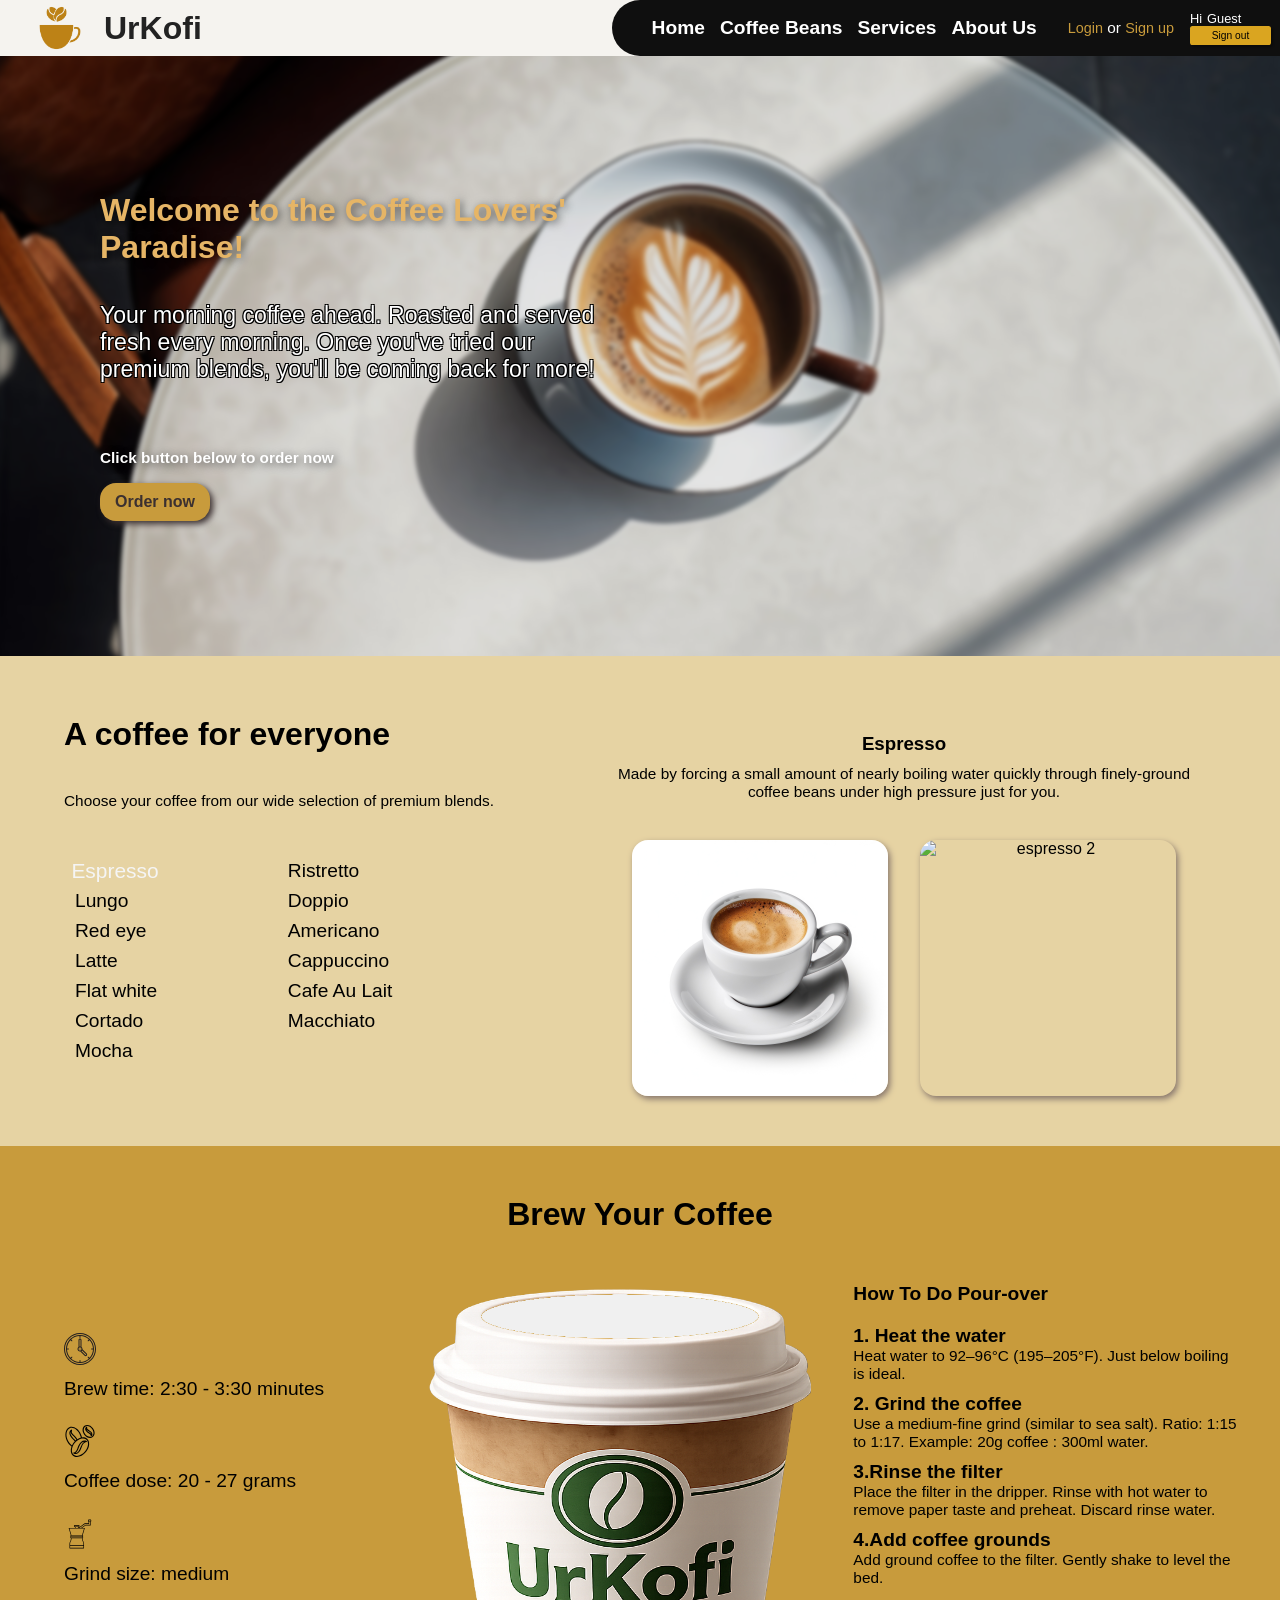
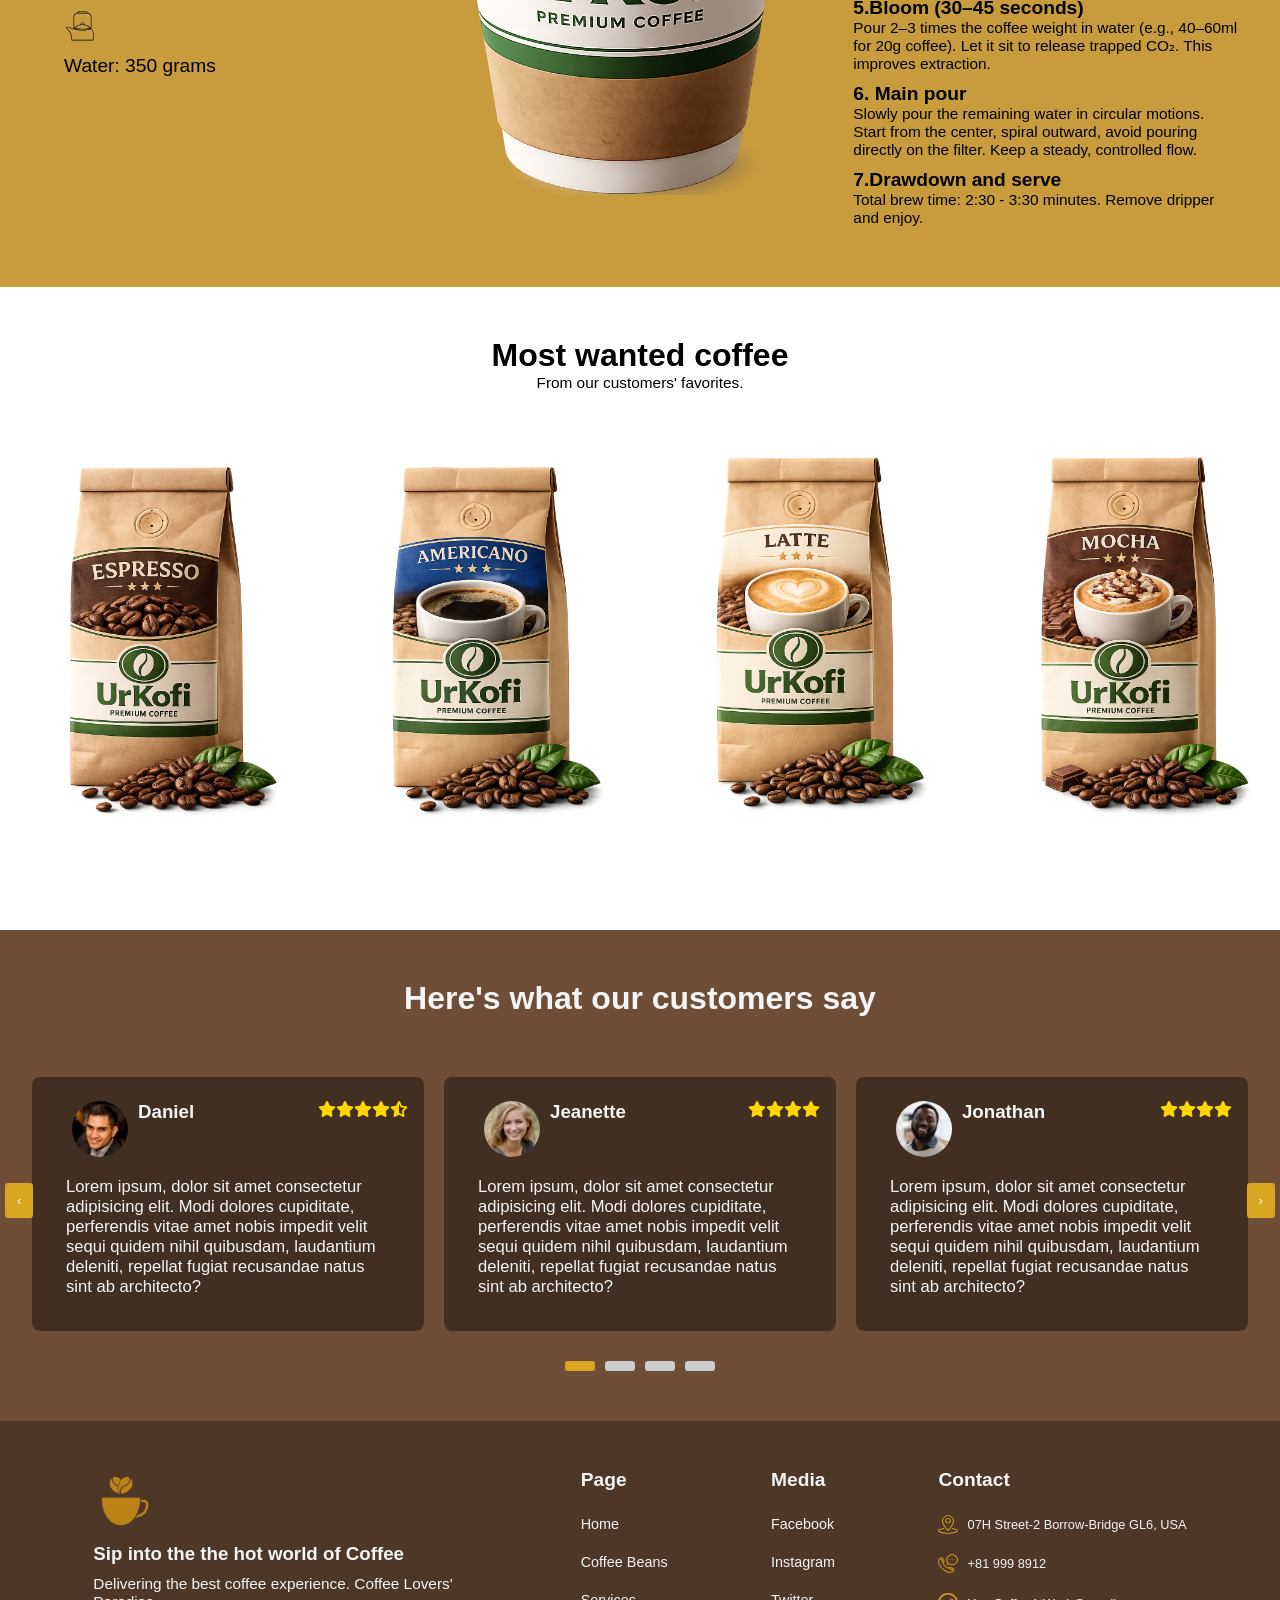
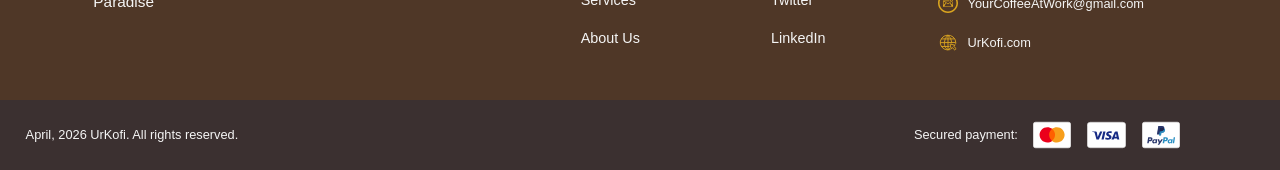
==== commit ec847775: "fixe the function of  tosignup form button while in cart html during mobile viewport" ====
--- a/index.html
+++ b/index.html
@@ -766,55 +766,12 @@
         <button type="button" class="next">›</button>
       </section>
     </main>
-
-    <!--<nav id="mobile-nav">
-      <div class="mobile-icons">
-        <img
-          id="mobile-home-button"
-          src="./images/mobileLogo/home/home.svg"
-          alt="mobile home button"
-        />
-        <p>Home</p>
-      </div>
-      <div class="mobile-icons">
-        <img
-          id="mobile-beans-button"
-          src="images/mobileLogo/order/cart-check-svgrepo-com.svg"
-          alt="beans store"
-        />
-        <p>Store</p>
-      </div>
-      <div class="mobile-icons">
-        <img
-          id="mobile-reserve-button"
-          src="images/mobileLogo/seat/seat-kitchen-svgrepo-com.svg"
-          alt="reservation"
-        />
-        <p>Reservation</p>
-      </div>
-      <div class="mobile-icons">
-        <img
-          id="mobile-user-button"
-          src="images/mobileLogo/user/user-icon-svgrepo-com.svg"
-          alt="user"
-        />
-        <p>User</p>
-      </div>
-      <div>
-        <div id="burger" class="mobile-icons">
-          <img src="images/mobileLogo/burger/icon-hamburger.svg" alt="" />
-        </div>
-        <div id="burger-close">
-          <img src="images/mobileLogo/burger/icon-close.svg" alt="" />
-        </div>
-      </div>
-    </nav>-->
     <script src="js/fetchFooter.js" defer></script>
     <script src="js/fetchMobileNav.js" defer></script>
+    <script src="js/mobileNav.js" defer></script>
     <script src="js/hashPassword.js" defer></script>
     <script src="js/login.js" defer></script>
     <script src="js/signup.js" defer></script>
     <script src="js/home.js" defer></script>
-    <script src="js/mobileNav.js" defer></script>
   </body>
 </html>
--- a/style/style.css
+++ b/style/style.css
@@ -1,435 +1,9 @@
 
-
-
-
-/*Services HTML*/
-
-
-
-/*About us HTML*/
-
-/*Cart HTML*/
-.cart-title{
-    width: 100%;
-    text-align: center;
-    margin-top: 70px;
-    padding-bottom: 50px;
-    border-bottom: 1px gray solid;
-}
-.item-in-cart-container{
-    width: 100%;
-    margin: 0 auto;
-}
-.cart-item-list{
-    width: 100%;
-    display: flex;
-    flex-direction: column;
-    border-bottom: 1px black solid;
-    margin: 0;
-    padding: 0;
-}
-.cart-item-list> li> div{
-    display: flex;
-    justify-content: center;
-    align-items: center;
-}
-.cart-item-container{
-    width: 90%;
-    margin: 5px auto;
-    padding: 0 5px;
-    display: flex;
-    align-items: flex-end;
-    border: 1px gray solid;
-}
-.item-info{
-    flex: 40%;
-    display: flex;
-}
-.item-info img{
-    width: clamp(150px, 10vw, 200px);
-}
-.item-cart-description{
-    display: flex;
-    flex-direction: column;
-    gap: 10px;
-    margin-top: 20px;
-}
-.item-cart-description> span{
-    font-weight: bolder;
-    color: goldenrod;
-}
-.item-cart-description> button{
-    width: fit-content;
-    margin-top: auto;
-    margin-bottom: 45px;
-    border: none;
-    font-weight: 500;
-    background-color: goldenrod;
-    padding: 
-    clamp(3px, 2vw, 10px)
-    clamp(10px, 5vw, 30px);
-    border-radius: 0.25em;
-}
-.price> div,
-.quantity> div,
-.total> div{
-    display: flex;
-    justify-content: center;
-    align-items: center;
-    position: relative;
-    width: inherit;
-}
-.price,
-.quantity,
-.total{
-    flex: 20%;
-    text-align: right;
-    margin-bottom: 45px;
-}
-.quantity> h3{
-    display: none;
-}
-.quantity> div> button{
-    border: none;
-    background-color: goldenrod;
-    font-weight: bolder;
-    padding: 
-    clamp(3px, 1vw, 5px)
-    clamp(10px, 1.5vw, 20px);
-    border-radius: 0.25em;
-}
-.quantity> div> button:first-child{
-    margin-right: 25px;
-}
-.quantity> div> button:last-child{
-    margin-left: 25px;
-}
-.item-cart-description> button,
-.quantity> div> button:hover{
-    cursor: pointer;
-}
-.quantity> div> span{
-    padding: 0 10px;
-    position: absolute;
-}
-.total{
-    margin-right: 10px;
-}
-.total> div> h3{
-    padding-right: 60px;
-}
-.total> div> span{
-    position: absolute;
-    right: 0;
-}
-.cart-checkout-container{
-   padding-bottom: 150px;
-}
-.cart-checkout-container> div{
-    width: 90%;
-    margin: 0 auto;
-    display: flex;
-    flex-direction: column;
-    gap: 20px;
-}
-.cart-checkout-container> div> p{
-    display: flex;
-    justify-content: end;
-    margin-right: 100px;
-    font-size: clamp(1.5rem, 2vw, 4rem);
-    font-weight: bold;
-    position: relative;
-}
-.cart-checkout-container> div> p> span{
-    position: absolute;
-    right: -100px;
-    bottom: 0;
-    font-weight: 100;
-    font-size: clamp(1.2rem, 1.5vw, 3rem);
-}
-.cart-checkout-container> div> button{
-    width: fit-content;
-    margin-left: auto;
-    padding: 10px 20px;
-    border: none;
-    background-color: goldenrod;
-    border-radius: 0.25em;
-}
-@media only screen and (max-width: 599px){
-    .cart-title{
-        margin-top: 20px;
-        padding-bottom: 20px; 
-    }
-    .cart-item-container{
-        width: 90%;
-        margin: 5px auto;
-        display: flex;
-        align-items: flex-start; 
-        flex-direction: column; 
-    }
-    .quantity> h3{
-        display: flex;
-    }
-    .item-cart-description{
-        margin-right: 10px;
-    }
-    .price,
-    .quantity,
-    .total{
-        text-align: left; 
-        margin-left: 40px; 
-        margin-bottom: 10px; 
-        display: flex; 
-    }
-    .quantity> button:nth-child(2),
-    .quantity> button:last-child{
-        margin: 0;
-        
-    }
-    .quantity> span{
-        position: relative;
-    }
-    .quantity> button:nth-child(2){
-         margin-left: 10px; 
-    }
-    .cart-checkout-container> div{
-        margin: 10px auto 0 auto;
-        gap: 10px; 
-    }
-}
-@media (min-width: 600px) and (max-width: 768px){
-    .cart-title{
-        margin-top: 30px; 
-        padding-bottom: 20px; 
-    }
-    .item-info{
-        flex: 35%; 
-    }
-    .item-info> img{
-        width: clamp(70px, 120px, 200px);
-        height: 45%;
-    }
-    .item-cart-description> button{
-        margin-bottom: 15px; 
-    }
-    .price,
-    .quantity,
-    .total{
-        margin-bottom: 15px; 
-    }
-    .quantity{
-        flex: 25%; 
-        display: flex; 
-        justify-content: center; 
-    }
-    .price, .total{
-        flex: 15%;
-        font-size: clamp(0.7rem, 0.8rem, 1.1rem); 
-        gap: 0;
-    }
-    .price>h3,
-    .total> h3{
-        justify-content: flex-end; 
-    }
-    .price>h3> span,
-    .total> h3> span{
-        left: 0; 
-    }
-    .total{
-        margin-right: 0; 
-    }
-    .cart-checkout-container> div{
-        margin: 10px auto 0 auto; 
-        gap: 10px; 
-    }
-    .cart-checkout-container> div> p> span{
-        right: -90px; 
-    }
-}
-
-/*Reservation HTML*/
-.single-seat-window{
-    display: flex;
-    justify-content: center;
-    padding-top: 30px;
-}
-.single-window-table{
-    display: flex;
-    justify-content: center;
-    gap: clamp(0.5rem, 2vw, 2rem);
-}
-.single-window-table> li> label> img{
-    width: clamp(60px, 9vw, 170px);
-    height: clamp(50px, 7vw, 140px);
-    display: flex;
-    justify-content: center;
-    align-items: center;
-}
-.single-window-table> li> label> input{
-    display: none;
-}
-.single-window-table> li{
-    position: relative;
-}
-.single-window-table> li> label> span{
-    position: absolute;
-    top: 33%;
-    left: 30%;
-    padding: 0;
-    margin: 0;
-    font-size: clamp(1.3rem, 1.4vw, 1.8rem);
-}
-.multi-seat-container{
-    display: flex;
-}
-.double-seat-window{
-    display: flex;
-    align-items: center;
-    padding-left: 20px;
-}
-.double-seat-window> h3{
-    writing-mode: vertical-rl;
-    text-orientation: upright;
-}
-.double-seat-window-table{
-    display: flex;
-    flex-direction: column;
-    gap: 1em; 
-}
-.double-seat-window-table> li{
-    position: relative;
-}
-.double-seat-window-table> li> label> img{
-    width: clamp(80px, 7.5vw, 150px);
-    height: clamp(100px, 10vw, 180px);
-}
-.double-seat-window-table> li> label> input{
-    display: none;
-}
-.double-seat-window-table> li> label> span{
-    position: absolute;
-    top: 38%;
-    left: 33%;
-    font-size: clamp(1.3rem, 1.4vw, 1.8rem);
-}
-.share-seat-table{
-    display: flex;
-    flex-direction: column;
-    width: 100%;
-    position: relative;
-}
-.share-seat-table> h3{
-    position: absolute;
-    top: 50%;
-    left: 45%;
-    font-size: clamp(1.5rem, 1.6vw, 2rem);
-}
-.group-center-table{
-    display: grid;
-    grid-template-columns: 1fr 1fr;
-    grid-template-rows: 1fr 1fr;
-    flex-grow: 1;
-}
-.four-seats{
-    position: relative;
-    display: flex;
-    justify-content: center;
-    align-items: center;
-}
-.four-seats> label> img{
-    width: clamp(150px, 30vw, 400px);
-    height: clamp(100px, 20vw, 300px);
-}
-.four-seats> label> input{
-    display: none;
-}
-.four-seats> label> span{
-    position: absolute;
-    top: 45%;
-    left: 50%;
-    font-size: clamp(1.3rem, 1.4vw, 1.8rem);
-}
-.six-seats{
-    position: relative;
-    display: flex;
-    justify-content: center;
-    align-items: center;
-}
-.six-seats> label> img{
-    width: clamp(150px, 30vw, 400px);
-    height: clamp(100px, 20vw, 300px);
-}
-.six-seats> label> input{
-    display: none;
-}
-.six-seats> label> span{
-    position: absolute;
-    top: 45%;
-    left: 50%;
-    font-size: clamp(1.3rem, 1.4vw, 1.8rem);
-}
-.entrance-exit{
-    display: flex;
-    justify-content: end;
-    padding-bottom: 30px;
-    position: relative;
-    width: 100%;
-}
-.entrance-exit> button{
-    position: absolute;
-    background-color: goldenrod;
-    font-size: clamp(1rem, 2.5vw, 3rem);
-    padding: 5px 20px;
-    left: 40%;
-    color: black;
-    border-radius: 0.25em;
-}
-.entrance-exit> button:hover{
-    color: goldenrod;
-    background-color: black;
-    background-color: rgba(0,0,0, 0.8);
-    transition: 0.3s;
-    cursor: pointer;
-}
-.entrance-exit> h3{
-     font-size: clamp(1rem, 2.3vw, 3rem);
-     margin-right: 30px;
-}
-.notice-section{
-    background-color: goldenrod;
-    padding: 50px 0;
-    display: flex;
-    flex-direction: column;
-    gap: 10px;
-}
-.notice-section> *{
-    margin-left: 50px;
-}
-.notice-section> p> a{
-    color: white;
-}
-.single-window-table> li> label:hover,
-.double-seat-window-table> li> label:hover,
-.group-center-table> li> label:hover{
-    cursor: pointer;
-    font-weight: bolder;
-    color: goldenrod;
-}
-.seat-full {
-    opacity: 0.5;
-    pointer-events: none;
-}
-
-.group-center-table span {
-    display: block;
-    font-size: 0.8rem;
-    color: #000000;
-}
 body.no-scroll {
   overflow: hidden;
 }
 .form-panel-container{
-    width: 100vw;
+    width: 100%;
     height: 100vh;
     padding-bottom: 1em;
     display: none;
@@ -486,83 +60,11 @@
     border-radius: 0.25em;
     box-shadow: 2px 3px 6px #85746b;
 }
+.submit-reserve-button:hover,
+.close-reserve-button:hover{
+    cursor: pointer;
+}
 @media only screen and (max-width: 599px){
-    .single-seat-window{
-        padding-top: 10px; 
-    }
-    .single-window-table{
-        padding: 0;
-    }
-    .single-window-table> li> label> img{
-        width: clamp(40px, 45px, 70px); 
-        height: clamp(30px, 35px, 50px); 
-    }
-    .single-window-table> li> label> span{
-        left: 20%; 
-        font-size: clamp(0.9rem, 1.3vw, 1.8rem); 
-    }
-    .double-seat-window{
-        padding-left: 10px; 
-    }
-    .double-seat-window> h3{
-        display: none;
-    }
-    .double-seat-window-table{
-        gap: 5px; 
-        margin: 0; 
-        padding: 0; 
-    }
-    .double-seat-window-table> li> label> img{
-        width: clamp(40px, 40px, 60px);
-        height: clamp(45px, 50px, 70px);
-    }
-    .double-seat-window-table> li> label> input{
-        display: none;
-    }
-    .double-seat-window-table> li> label> span{
-        left: 20%; 
-        font-size: clamp(0.9rem, 1.4vw, 1.8rem); 
-    }
-    .share-seat-table> h3{
-        top: 45%; 
-        left: 35%; 
-        font-size: clamp(1.2rem, 1.6vw, 2rem); 
-    }
-    .group-center-table{
-        margin: 0; 
-        padding: 0; 
-    }
-    .four-seats> label> img{
-        width: clamp(130px, 30vw, 400px); 
-        height: clamp(100px, 20vw, 300px);
-    }
-    .four-seats> label> span{
-        top: 30%; 
-        left: 45%; 
-        font-size: clamp(1rem, 1.4vw, 1.8rem); 
-    }
-    .six-seats> label> img{
-        width: clamp(110px, 130px, 400px); 
-        height: clamp(100px, 20vw, 300px);
-    }
-    .six-seats> label> span{
-        top: 30%; 
-        left: 45%; 
-        font-size: clamp(0.9rem, 1.4vw, 1.8rem); 
-    }
-    .entrance-exit> button{
-        top: 10%; 
-        left: 5%; 
-    }
-    .entrance-exit> h3{
-         margin-right: 10px; 
-    }
-    .notice-section{
-        padding: 10px 0 100px 0; 
-    }
-    .notice-section> *{
-        margin-left: 20px; 
-    }
     .user-name-logged{
         width: 90%; 
     }
@@ -571,43 +73,6 @@
     }
 }
 @media (min-width: 600px) and (max-width: 768px){
-    .single-seat-window{
-        padding-top: 20px;
-    }
-    .single-window-table> li> label> span{
-        top: 0;
-        left: 25%; 
-        font-size: clamp(1.1rem, 1.4vw, 1.8rem); 
-    }
-    .double-seat-window-table{
-        gap: 10px;  
-        margin: 0;
-        padding: 0 0 0 10px; 
-    }
-    .double-seat-window-table> li> label> img{
-        width: clamp(58px, 7vw, 150px); 
-        height: clamp(74px, 8vw, 180px); 
-    }
-    .double-seat-window-table> li> label> span{
-        top: 15%;
-        left: 20%;
-        font-size: clamp(1.1rem, 1.4vw, 1.8rem); 
-    }
-    .share-seat-table> h3{
-        top: 45%; 
-        left: 40%; 
-    }
-    .group-center-table{
-        padding: 0; 
-    }
-    .four-seats> label> span{
-        top: 25%;
-        left: 47%; 
-    }
-    .six-seats> label> span{
-        top: 25%;
-        left: 47%; 
-    }
     .notice-section{
         padding: 20px 0; 
     }
@@ -615,7 +80,6 @@
         margin: 0 10px 0 20px; 
     }
 }
-
 
 /*Signup HTML*/
 .sign-up-form{
@@ -721,6 +185,7 @@
     .sign-up-form{
         width: 90%; 
         padding-top: 0px; 
+        margin-bottom: 50px;
     }
     .sign-up-form> h3{
         background-color: unset; 
--- a/style/index.css
+++ b/style/index.css
@@ -8,6 +8,9 @@
     margin: 0;
     padding: 0;
 }
+.no-scroll{
+    scroll-behavior: unset;
+}
 ul{
     list-style:none;
 }
@@ -34,7 +37,7 @@
 }
 .header-nav-container{
     width: 100%;
-    height: 60px;
+    
     display: flex;
     background-color: #f5f3ef;
 }
@@ -150,7 +153,7 @@
         position: fixed;
         bottom: 0;
         left: 0;
-        background-color: goldenrod;
+        background-color: #6D4C41;
         z-index: 9999;
         border-top: 1px black solid;
     }
@@ -184,29 +187,30 @@
         font-size: 12px;
         margin: 0;
         padding: 0;
+        color: white;
     } 
 
     /*These are needed for 599*/
     .input-field-container{
         position: fixed;
         inset: 0;
-        width: 100vw;
+        width: 100%;
         height: 100vh;
         top: 0;
         left: 0;
-        background-color: goldenrod;
+        background-color: white;
         z-index: 99;
         transform: translateX(100%);
         opacity: 0;
-        transition: transform 0.6s ease, opacity 0.6s ease;
+        transition: transform 0.4s ease, opacity 0.4s ease;
         overflow-x: auto;
     }
     .logged-user-container{
-        width: 100vw;
+        width: 100%;
         height: 100vh;
         transform: translateX(100%);
         opacity: 0;
-        transition: transform 0.6s ease, opacity 0.6s ease;
+        transition: transform 0.4s ease, opacity 0.4s ease;
     }
     .activeInput {
         transform: translateX(0);
@@ -891,8 +895,10 @@
         border-radius: 50%;
         border: none;
         background-color: #ccc;
-        cursor: pointer;
         padding: 0;
+    }
+    .slider-dots> button:hover {
+        cursor: initial;
     }
 }
 @media (min-width: 600px) and (max-width: 768px){
@@ -1004,8 +1010,7 @@
 }
 .footer-contact-items p{
     color: whitesmoke;
-    font-size: clamp(0.9rem, 1vw, 1.4rem);
-    height: clamp(1rem, 1.5vw, 2rem);
+    font-size: clamp(0.8rem, 1vw, 1.4rem);
     margin: auto 0 auto 10px;
     flex-wrap: wrap;
     
@@ -1022,6 +1027,7 @@
 }
 .footer-second-container > p{
     color: whitesmoke;
+    font-size: clamp(0.8rem, 1vw, 1.4rem);
 }
 .payment-methods{
     margin: 0 10px 0 auto;
@@ -1033,11 +1039,78 @@
 }
 .payment-cards{
     width: clamp(30px, 3vw, 60px);
+}
+.mobile-media-images{
+    display: none;
 }
 @media only screen and (max-width: 599px){
     footer{
         display: none;
     }
+    .mobile-footer-wraper{
+        width: 100%;
+        display: flex;
+    }
+    .footer-first-container{
+        width: 100%;
+        display: flex;
+        flex-direction: column;
+        gap: 20px;
+        padding: 30px 0;
+    }
+    .footer-page-links{
+        width: 90%;
+        margin: 0 auto;
+        display: flex !important;
+        flex-direction: row !important;
+    }
+    .footer-links-title{
+        width: 20%;
+        margin: auto 0;
+    }
+    .mobile-media{
+        display: flex !important;
+        flex-direction: row !important;
+    }
+    .mobile-media-images{
+        display: block;
+        width: 30px;
+    }
+    .social-text{
+        display: none;
+    }
+    .footer-logo-container,
+    .mobile-links{
+        display: none !important;
+    }
+    .mobile-footer-contacts{
+        gap: 10px !important;
+    }
+    .footer-contact-items{
+        display: flex !important;
+        align-items: center !important;
+    }
+    .footer-contact-items> p{
+        margin: auto 0 auto 10px;
+    }
+    .footer-second-container{
+        display: flex;
+        flex-direction: column;
+        justify-content: center !important;
+        padding: 10px 0 60px 0;
+    }
+    .footer-reserved{
+        margin-left: unset;
+    }
+    .footer-second-container > p{
+        color: whitesmoke;
+    }
+    .payment-methods{
+        margin: unset;
+    }
+    .footer-second-container-images{
+        margin-right: unset;
+    }  
 }
 @media (min-width: 600px) and (max-width: 768px){
     footer{
@@ -1048,7 +1121,5 @@
         width: 95%; 
         margin: 0 auto; 
     }
+}
 
-
- 
-}
